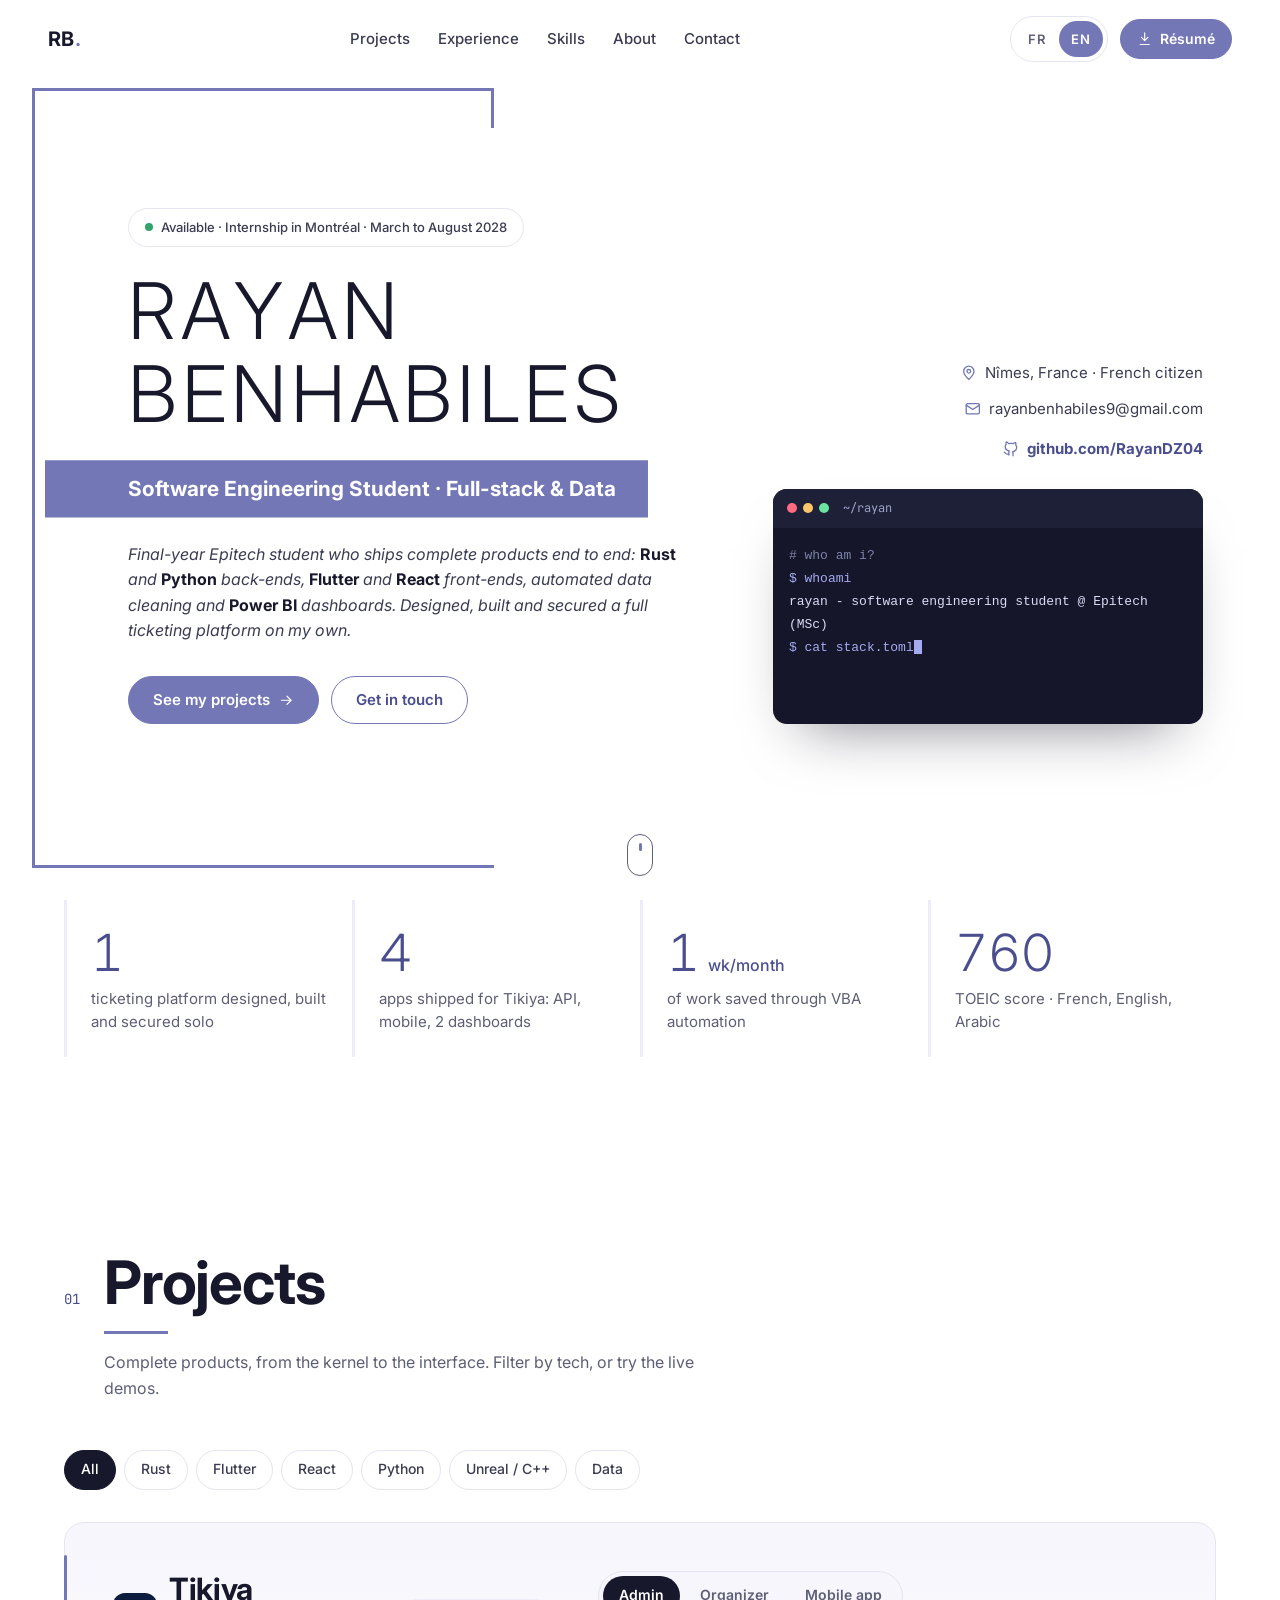
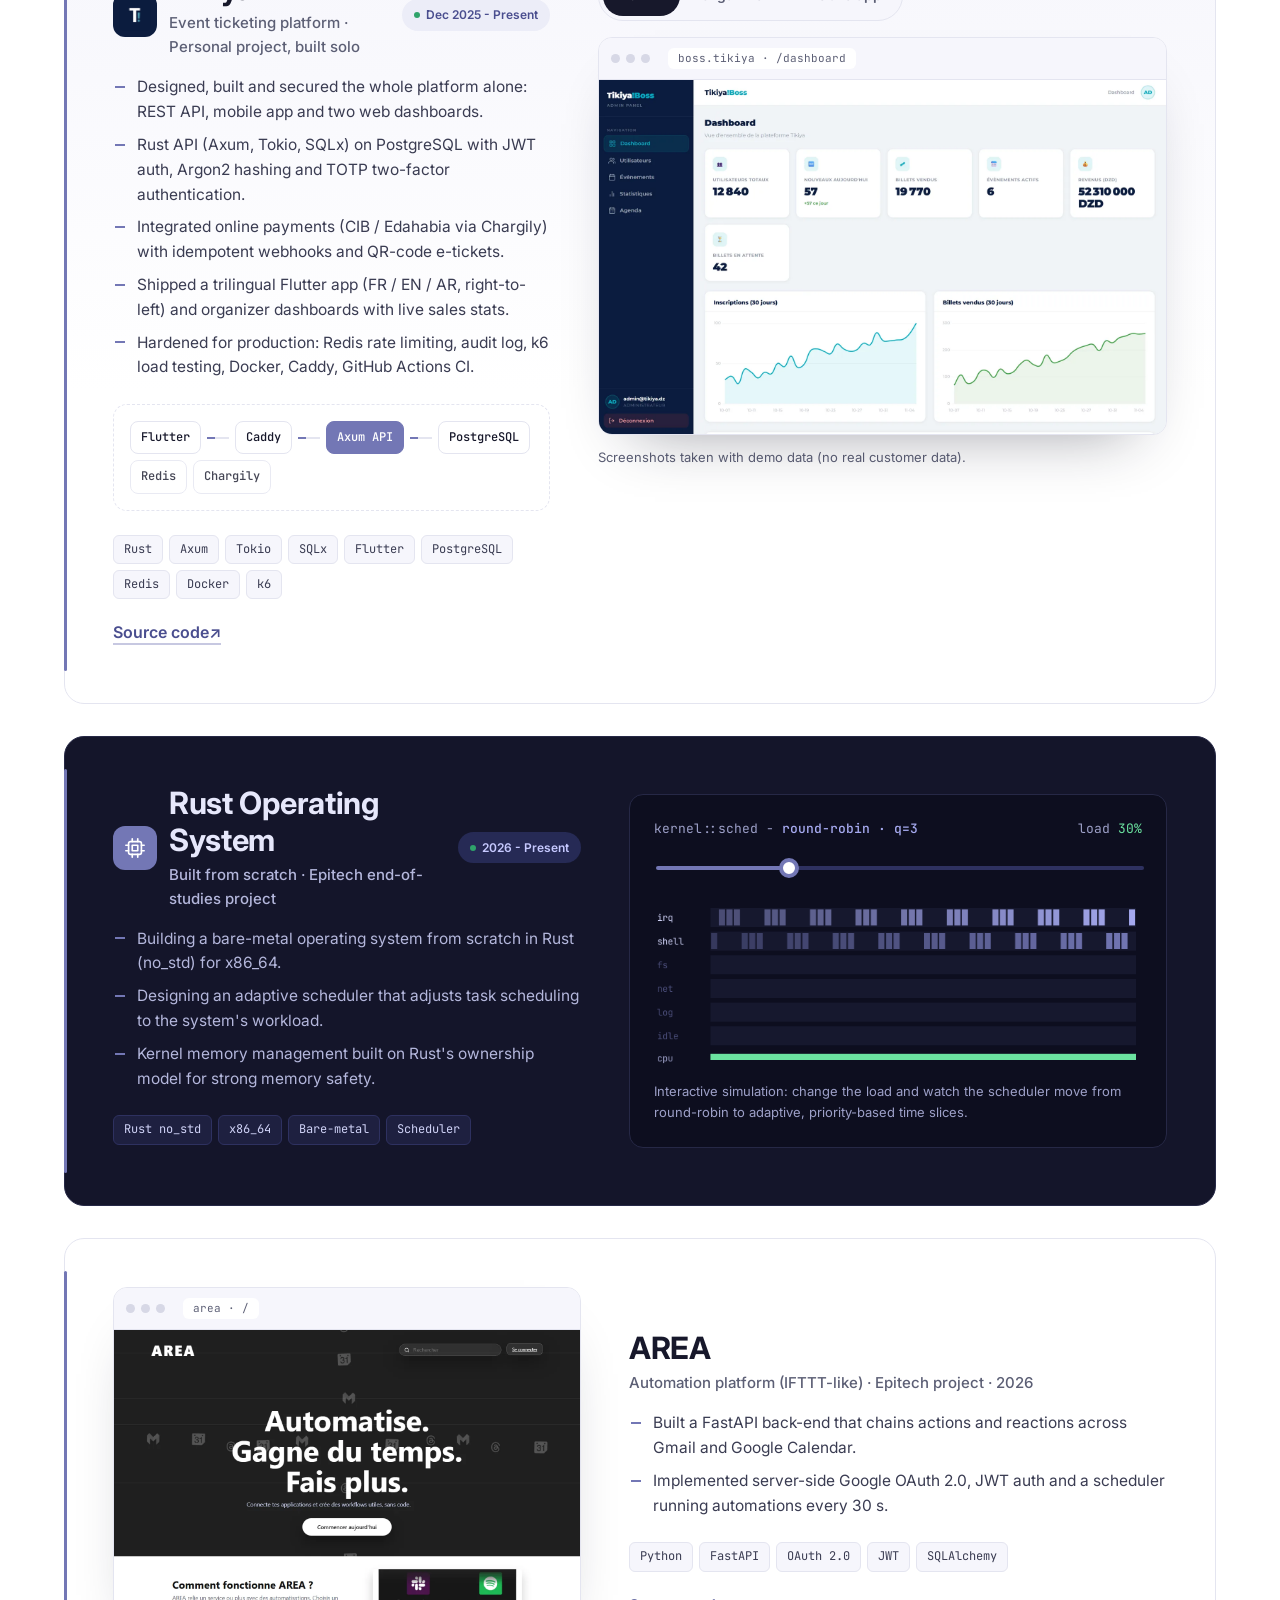
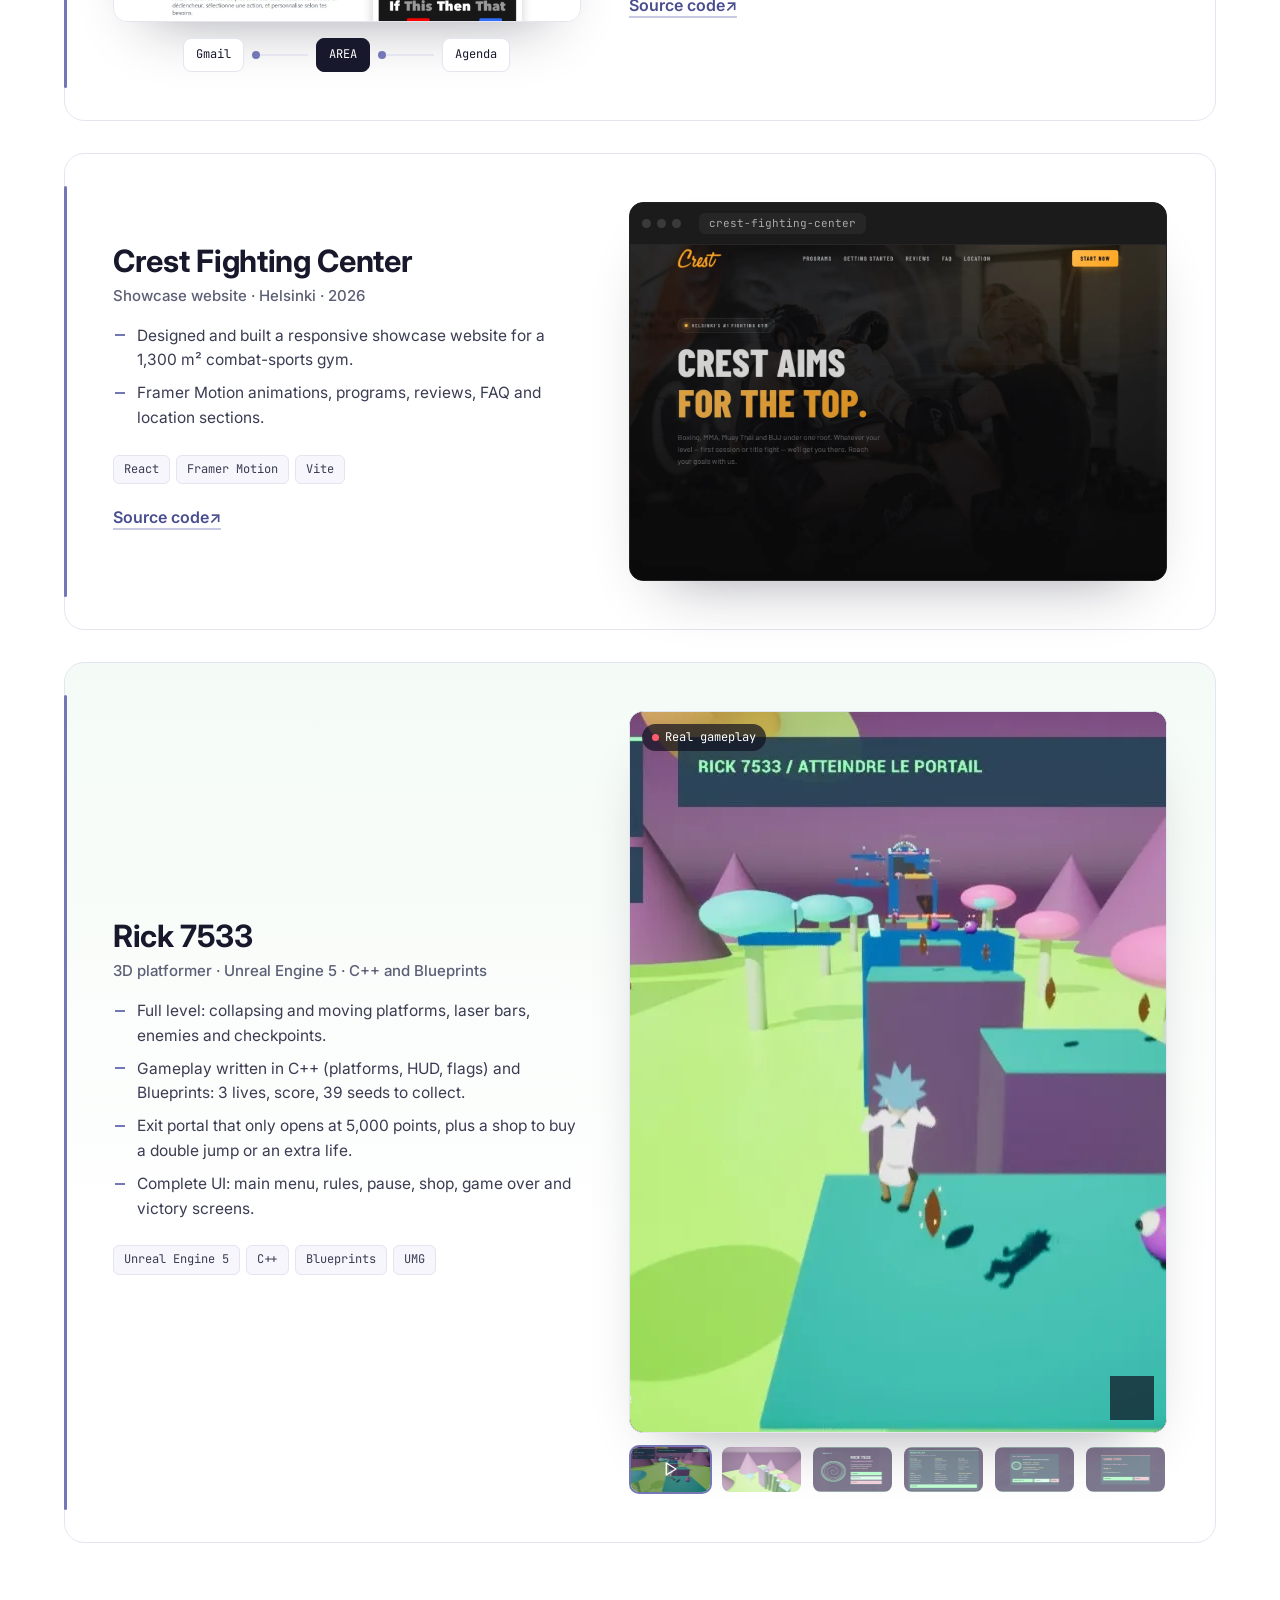
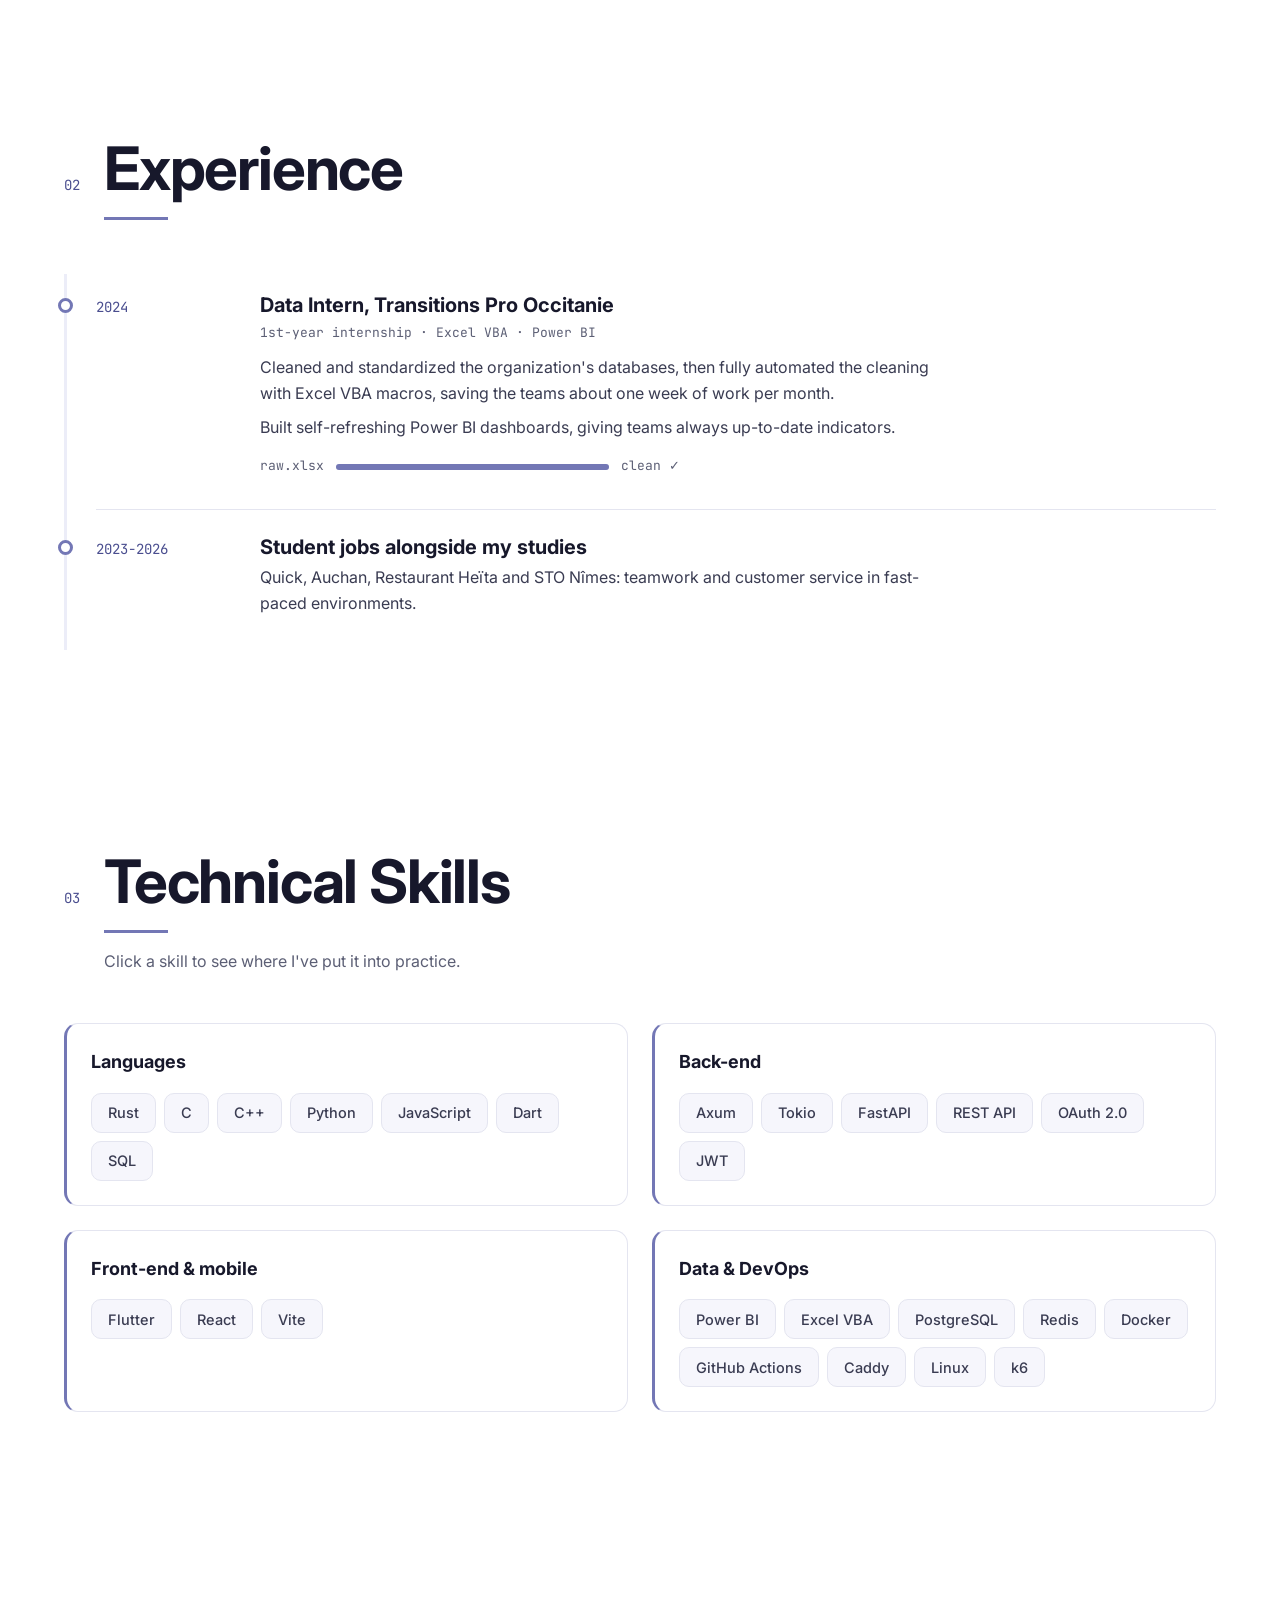
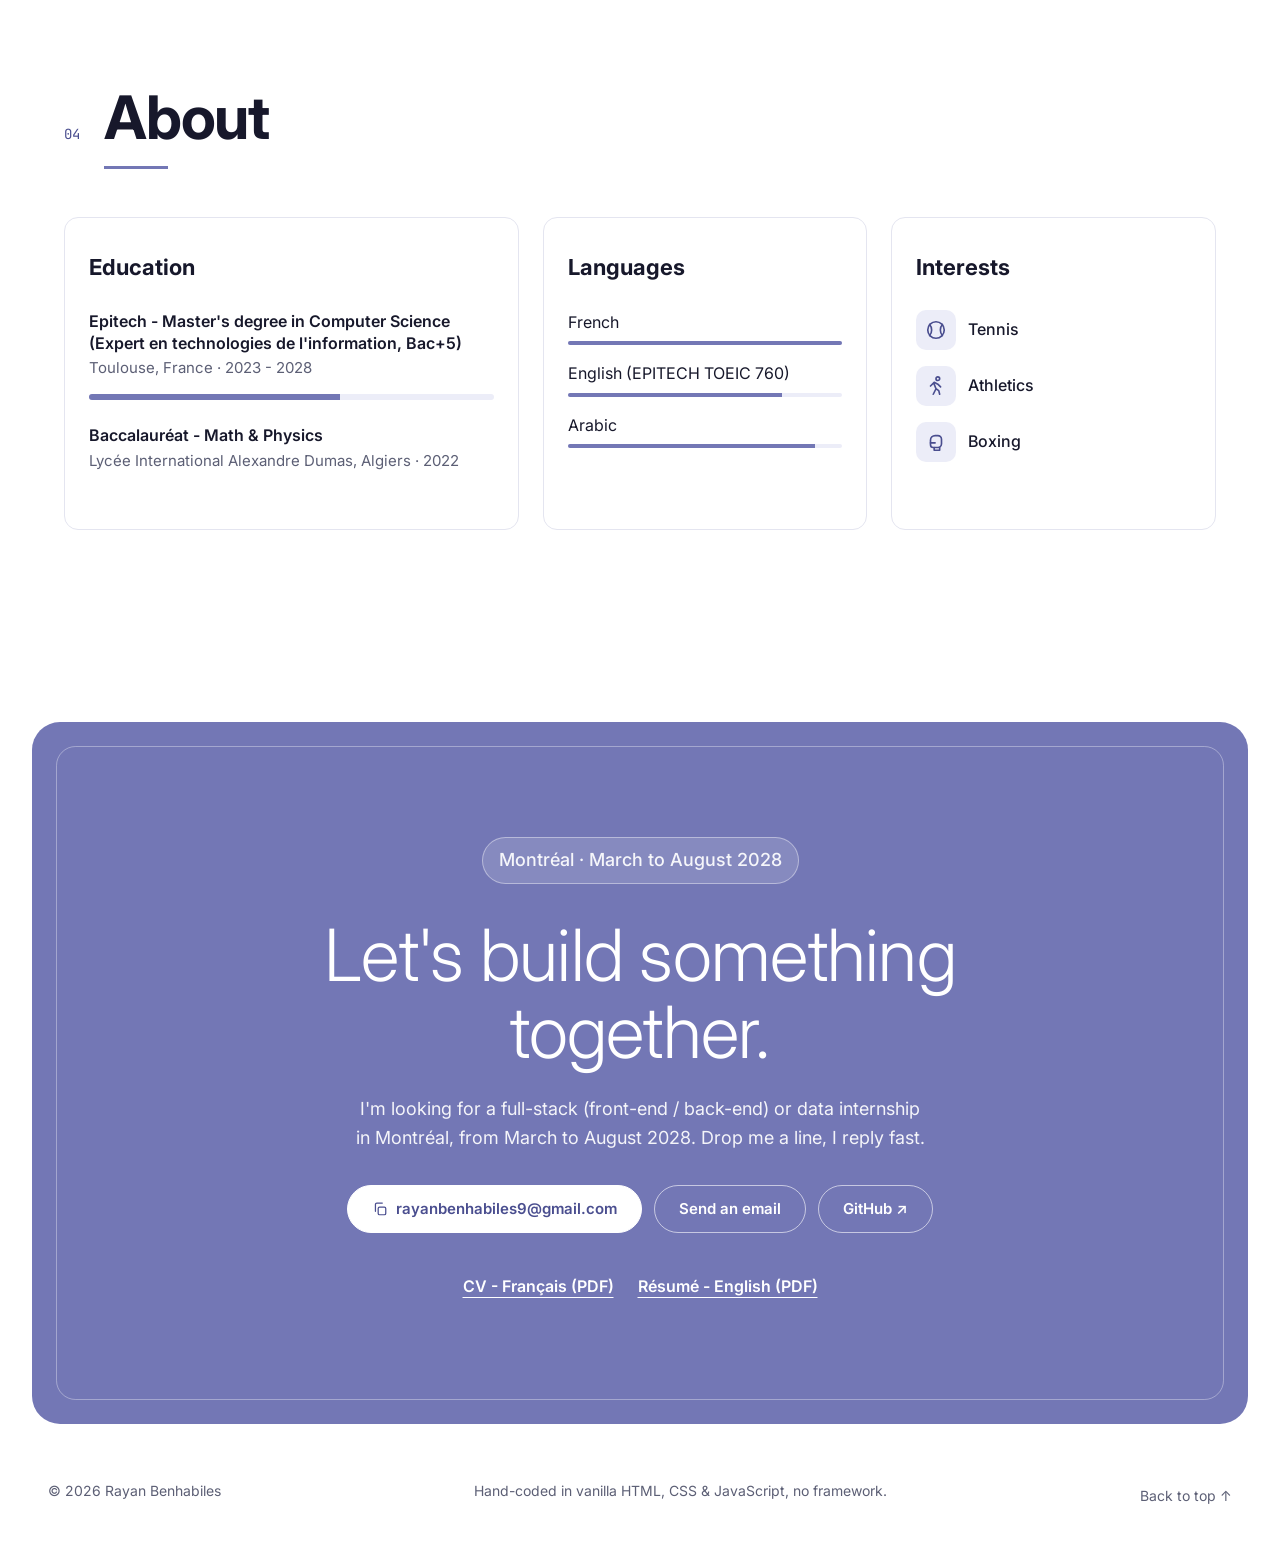
==== index.html @ 5e17c38e "Portfolio interactif FR/EN" ====
<!DOCTYPE html>
<html lang="fr">
<head>
  <meta charset="utf-8">
  <meta name="viewport" content="width=device-width, initial-scale=1">
  <title>Rayan Benhabiles - Software Engineering Student · Full-stack & Data</title>
  <meta name="description" content="Portfolio interactif de Rayan Benhabiles, étudiant ingénieur logiciel (Epitech), Full-stack & Data. Recherche un stage à Montréal, mars à août 2028.">
  <meta property="og:title" content="Rayan Benhabiles - Full-stack & Data">
  <meta property="og:description" content="Rust, Flutter, React, FastAPI, Power BI. Stage à Montréal · mars à août 2028.">
  <meta property="og:image" content="assets/img/og.png">
  <meta name="theme-color" content="#7377B5">
  <link rel="icon" href="data:image/svg+xml,<svg xmlns='http://www.w3.org/2000/svg' viewBox='0 0 64 64'><rect x='4' y='4' width='56' height='56' fill='none' stroke='%237377B5' stroke-width='5'/><text x='32' y='42' font-family='Arial' font-size='24' text-anchor='middle' fill='%231B1B2F'>RB</text></svg>">
  <link rel="preconnect" href="https://fonts.googleapis.com">
  <link rel="preconnect" href="https://fonts.gstatic.com" crossorigin>
  <link href="https://fonts.googleapis.com/css2?family=Inter:wght@300;400;500;600;700;800&family=JetBrains+Mono:wght@400;500&display=swap" rel="stylesheet">
  <link rel="stylesheet" href="css/style.css">
</head>
<body>
  <a class="skip" href="#main" data-i18n="skip">Aller au contenu</a>

  <!-- Intro loader: the CV frame draws itself -->
  <div class="loader" aria-hidden="true">
    <svg class="loader-frame" viewBox="0 0 200 260" preserveAspectRatio="none"><path d="M120 6 H6 V254 H120" /></svg>
    <div class="loader-name"><span>RAYAN</span><span>BENHABILES</span></div>
  </div>

  <div class="cursor" aria-hidden="true"></div>
  <div class="progress" aria-hidden="true"></div>

  <header class="nav" id="top">
    <a href="#hero" class="nav-logo" aria-label="Rayan Benhabiles - accueil">RB<span>.</span></a>
    <nav aria-label="Navigation principale">
      <ul class="nav-links">
        <li><a href="#projects" data-i18n="nav.projects">Projets</a></li>
        <li><a href="#experience" data-i18n="nav.experience">Expériences</a></li>
        <li><a href="#skills" data-i18n="nav.skills">Compétences</a></li>
        <li><a href="#about" data-i18n="nav.about">Profil</a></li>
        <li><a href="#contact" data-i18n="nav.contact">Contact</a></li>
      </ul>
    </nav>
    <div class="nav-actions">
      <div class="lang" role="group" aria-label="Langue / Language">
        <button type="button" data-lang="fr" aria-pressed="true">FR</button>
        <button type="button" data-lang="en" aria-pressed="false">EN</button>
        <span class="lang-pill" aria-hidden="true"></span>
      </div>
      <a class="btn btn-small" id="cvLink" href="assets/cv/CV_rayan_francais.pdf" download>
        <svg viewBox="0 0 24 24" aria-hidden="true"><path d="M12 3v12m0 0l-5-5m5 5l5-5M5 21h14"/></svg>
        <span data-i18n="nav.cv">CV</span>
      </a>
      <button class="burger" type="button" aria-label="Menu" aria-expanded="false"><span></span><span></span></button>
    </div>
  </header>

  <main id="main">
    <!-- HERO - mirrors the CV header -->
    <section class="hero" id="hero">
      <div class="hero-frame" aria-hidden="true"><span class="f-top"></span><span class="f-left"></span><span class="f-bottom"></span></div>
      <div class="hero-grid">
        <div class="hero-main">
          <p class="eyebrow reveal"><span class="dot"></span><span data-i18n="hero.available">Disponible · Stage à Montréal · mars à août 2028</span></p>
          <h1 class="hero-name" aria-label="Rayan Benhabiles">
            <span class="line"><span class="split">RAYAN</span></span>
            <span class="line"><span class="split">BENHABILES</span></span>
          </h1>
          <div class="hero-band"><span data-i18n="hero.role">Étudiant ingénieur logiciel · Full-stack &amp; Data</span></div>
          <p class="hero-summary reveal" data-i18n-html="hero.summary">Étudiant en dernière année à Epitech, je livre des produits complets : back-ends Rust et Python, front-ends Flutter et React, nettoyage de données automatisé et dashboards Power BI.</p>
          <div class="hero-ctas reveal">
            <a class="btn" href="#projects"><span data-i18n="hero.cta1">Voir mes projets</span><svg viewBox="0 0 24 24" aria-hidden="true"><path d="M5 12h14m-6-6l6 6-6 6"/></svg></a>
            <a class="btn btn-ghost" href="#contact" data-i18n="hero.cta2">Me contacter</a>
          </div>
        </div>
        <aside class="hero-side reveal">
          <ul class="meta">
            <li><svg viewBox="0 0 24 24" aria-hidden="true"><path d="M12 21s-7-6.2-7-11a7 7 0 1114 0c0 4.8-7 11-7 11z"/><circle cx="12" cy="10" r="2.5"/></svg><span data-i18n="hero.loc">Nîmes, France · Nationalité française</span></li>
            <li><svg viewBox="0 0 24 24" aria-hidden="true"><rect x="3" y="5" width="18" height="14" rx="2"/><path d="M3 7l9 6 9-6"/></svg><a href="mailto:rayanbenhabiles9@gmail.com">rayanbenhabiles9@gmail.com</a></li>
            <li><svg viewBox="0 0 24 24" aria-hidden="true"><path d="M9 19c-4 1.5-4-2-6-2.5m12 5v-3.5c0-1 .1-1.4-.5-2 2.8-.3 5.5-1.4 5.5-6a4.6 4.6 0 00-1.3-3.2 4.2 4.2 0 00-.1-3.2s-1-.3-3.4 1.3a11.6 11.6 0 00-6 0C6.8 2.3 5.8 2.6 5.8 2.6a4.2 4.2 0 00-.1 3.2A4.6 4.6 0 004.4 9c0 4.6 2.7 5.7 5.5 6-.6.6-.6 1.2-.5 2v3.5"/></svg><a href="https://github.com/RayanDZ04" target="_blank" rel="noopener">github.com/RayanDZ04</a></li>
          </ul>
          <div class="terminal" aria-label="Terminal">
            <div class="terminal-bar"><i></i><i></i><i></i><span>~/rayan</span></div>
            <pre><code id="typed"></code><span class="caret"></span></pre>
          </div>
        </aside>
      </div>
      <a href="#stats" class="scroll-hint" aria-label="Défiler"><span></span></a>
    </section>

    <!-- KEY NUMBERS -->
    <section class="stats" id="stats" aria-label="Chiffres clés">
      <div class="stat reveal"><b data-count="1">0</b><span data-i18n="stats.s1">plateforme de billetterie conçue, codée et sécurisée seul</span></div>
      <div class="stat reveal"><b data-count="4">0</b><span data-i18n="stats.s2">applications livrées pour Tikiya : API, mobile, 2 dashboards</span></div>
      <div class="stat reveal"><b><span data-count="1">0</span><small data-i18n="stats.unit">sem/mois</small></b><span data-i18n="stats.s3">de travail économisées grâce à l'automatisation VBA</span></div>
      <div class="stat reveal"><b data-count="760">0</b><span data-i18n="stats.s4">au TOEIC · français, anglais, arabe</span></div>
    </section>

    <!-- PROJECTS -->
    <section class="section" id="projects">
      <div class="section-head">
        <span class="section-index">01</span>
        <h2 class="reveal" data-i18n="projects.title">Projets</h2>
        <p class="section-lead reveal" data-i18n="projects.lead">Des produits complets, du noyau à l'interface. Cliquez sur une compétence plus bas pour filtrer.</p>
      </div>

      <div class="filters reveal" role="toolbar" aria-label="Filtrer les projets">
        <button type="button" class="chip is-active" data-filter="all" data-i18n="filters.all">Tout</button>
        <button type="button" class="chip" data-filter="rust">Rust</button>
        <button type="button" class="chip" data-filter="flutter">Flutter</button>
        <button type="button" class="chip" data-filter="react">React</button>
        <button type="button" class="chip" data-filter="python">Python</button>
        <button type="button" class="chip" data-filter="unreal">Unreal / C++</button>
        <button type="button" class="chip" data-filter="data">Data</button>
      </div>

      <div class="projects">
        <!-- TIKIYA (featured) -->
        <article class="project project--featured reveal" data-tags="rust flutter postgresql docker redis jwt sql dart javascript" id="p-tikiya">
          <div class="project-info">
            <div class="project-top">
              <img src="assets/img/tikiya-logo.png" alt="" width="40" height="40" class="project-logo">
              <div>
                <h3>Tikiya</h3>
                <p class="project-kicker" data-i18n="tikiya.kicker">Billetterie en ligne · Projet personnel, réalisé seul</p>
              </div>
              <span class="badge badge-live" data-i18n="badge.ongoing">Déc. 2025 - Aujourd'hui</span>
            </div>
            <ul class="bullets">
              <li data-i18n="tikiya.b1">Conception, développement et sécurisation de toute la plateforme en solo : API REST, application mobile et deux dashboards web.</li>
              <li data-i18n="tikiya.b2">API Rust (Axum, Tokio, SQLx) sur PostgreSQL avec JWT, hachage Argon2 et double authentification TOTP.</li>
              <li data-i18n="tikiya.b3">Paiement en ligne (CIB / Edahabia via Chargily) avec webhooks idempotents et billets électroniques en QR code.</li>
              <li data-i18n="tikiya.b4">Application Flutter trilingue (FR / EN / AR, droite à gauche) et dashboards organisateurs en temps réel.</li>
              <li data-i18n="tikiya.b5">Mise en production : rate limiting Redis, journal d'audit, tests de charge k6, Docker, Caddy, CI GitHub Actions.</li>
            </ul>
            <div class="arch" aria-label="Architecture">
              <span class="node">Flutter</span><span class="wire"></span>
              <span class="node">Caddy</span><span class="wire"></span>
              <span class="node node-accent">Axum API</span><span class="wire"></span>
              <span class="node">PostgreSQL</span>
              <span class="node node-sub">Redis</span><span class="node node-sub">Chargily</span>
            </div>
            <div class="tags"><span>Rust</span><span>Axum</span><span>Tokio</span><span>SQLx</span><span>Flutter</span><span>PostgreSQL</span><span>Redis</span><span>Docker</span><span>k6</span></div>
            <div class="project-links">
              <a class="link" href="https://github.com/RayanDZ04/Tikiya" target="_blank" rel="noopener"><span data-i18n="links.code">Code source</span> ↗</a>
            </div>
          </div>
          <div class="showcase">
            <div class="tabs" role="tablist" aria-label="Captures Tikiya">
              <button role="tab" aria-selected="true" aria-controls="tk-admin" id="tab-admin" data-i18n="tikiya.t1">Admin</button>
              <button role="tab" aria-selected="false" aria-controls="tk-orga" id="tab-orga" tabindex="-1" data-i18n="tikiya.t2">Organisateur</button>
              <button role="tab" aria-selected="false" aria-controls="tk-app" id="tab-app" tabindex="-1" data-i18n="tikiya.t3">App mobile</button>
              <span class="tab-ink" aria-hidden="true"></span>
            </div>
            <div class="panels">
              <div class="panel is-active" role="tabpanel" id="tk-admin" aria-labelledby="tab-admin">
                <div class="browser"><div class="browser-bar"><i></i><i></i><i></i><span>boss.tikiya · /dashboard</span></div>
                  <img src="assets/img/dash.webp" alt="Dashboard admin Tikiya : KPI utilisateurs, billets, revenus et courbes sur 30 jours" loading="lazy" width="1440" height="900" data-zoom></div>
              </div>
              <div class="panel" role="tabpanel" id="tk-orga" aria-labelledby="tab-orga" hidden>
                <div class="browser"><div class="browser-bar"><i></i><i></i><i></i><span>pro.tikiya · /</span></div>
                  <img src="assets/img/orga.webp" alt="Dashboard organisateur Tikiya : billets vendus par événement" loading="lazy" width="1440" height="900" data-zoom></div>
              </div>
              <div class="panel panel-phone" role="tabpanel" id="tk-app" aria-labelledby="tab-app" hidden>
                <div class="phone">
                  <div class="phone-notch"></div>
                  <div class="phone-screen" id="phoneScreen">
                    <button type="button" class="phone-launch" id="launchApp">
                      <img src="assets/img/tikiya-logo.png" alt="" width="64" height="64">
                      <span data-i18n="tikiya.launch">Lancer l'app Flutter</span>
                      <small data-i18n="tikiya.launchSub">Build web réel · données de démo</small>
                    </button>
                  </div>
                </div>
                <p class="phone-note" data-i18n="tikiya.phoneNote">C'est la vraie application Flutter compilée pour le web, branchée sur un jeu de données de démonstration.</p>
              </div>
            </div>
            <p class="demo-note" data-i18n="tikiya.demo">Captures réalisées avec des données de démonstration (aucune donnée réelle).</p>
          </div>
        </article>

        <!-- RUST OS -->
        <article class="project project--os reveal" data-tags="rust c" id="p-os">
          <div class="project-info">
            <div class="project-top">
              <span class="project-icon" aria-hidden="true"><svg viewBox="0 0 24 24"><rect x="5" y="5" width="14" height="14" rx="2"/><rect x="9" y="9" width="6" height="6"/><path d="M9 2v3m6-3v3M9 19v3m6-3v3M2 9h3m-3 6h3m14-6h3m-3 6h3"/></svg></span>
              <div>
                <h3 data-i18n="os.title">Système d'exploitation en Rust</h3>
                <p class="project-kicker" data-i18n="os.kicker">Conçu de zéro · Projet de fin d'études</p>
              </div>
              <span class="badge badge-live" data-i18n="badge.os">2026 - Aujourd'hui</span>
            </div>
            <ul class="bullets">
              <li data-i18n="os.b1">Développement de zéro d'un OS bare-metal en Rust (no_std) pour x86_64.</li>
              <li data-i18n="os.b2">Ordonnanceur adaptatif qui ajuste la répartition des tâches selon la charge du système.</li>
              <li data-i18n="os.b3">Gestion mémoire du noyau fondée sur le modèle d'ownership de Rust.</li>
            </ul>
            <div class="tags"><span>Rust no_std</span><span>x86_64</span><span>Bare-metal</span><span>Scheduler</span></div>
          </div>
          <div class="sched" aria-label="Simulation d'ordonnanceur adaptatif">
            <div class="sched-head">
              <span class="mono">kernel::sched - <b id="schedMode">round-robin</b></span>
              <label class="mono" for="load"><span data-i18n="os.load">charge</span> <output id="loadOut">30%</output></label>
            </div>
            <input type="range" id="load" min="5" max="100" value="30" aria-describedby="schedHelp">
            <canvas id="schedCanvas" width="640" height="220" role="img" aria-label="Visualisation de l'ordonnanceur"></canvas>
            <p id="schedHelp" class="sched-help" data-i18n="os.help">Faites varier la charge : l'ordonnanceur passe du round-robin à des quanta adaptatifs par priorité.</p>
          </div>
        </article>

        <!-- AREA -->
        <article class="project reveal" data-tags="python jwt oauth" id="p-area">
          <div class="project-media">
            <div class="browser"><div class="browser-bar"><i></i><i></i><i></i><span>area · /</span></div>
              <img src="assets/img/area.webp" alt="Page d'accueil AREA : Automatise. Gagne du temps. Fais plus." loading="lazy" width="1440" height="900" data-zoom></div>
            <div class="flow" aria-hidden="true">
              <span class="flow-node">Gmail</span><span class="flow-line"><i></i></span><span class="flow-core">AREA</span><span class="flow-line"><i></i></span><span class="flow-node">Agenda</span>
            </div>
          </div>
          <div class="project-info">
            <h3>AREA</h3>
            <p class="project-kicker" data-i18n="area.kicker">Plateforme d'automatisation (type IFTTT) · Projet Epitech · 2026</p>
            <ul class="bullets">
              <li data-i18n="area.b1">Back-end FastAPI qui enchaîne actions et réactions entre Gmail et Google Agenda.</li>
              <li data-i18n="area.b2">OAuth 2.0 Google côté serveur, JWT et planificateur exécutant les automatisations toutes les 30 s.</li>
            </ul>
            <div class="tags"><span>Python</span><span>FastAPI</span><span>OAuth 2.0</span><span>JWT</span><span>SQLAlchemy</span></div>
            <div class="project-links"><a class="link" href="https://github.com/RayanDZ04/area_rattrapage" target="_blank" rel="noopener"><span data-i18n="links.code">Code source</span> ↗</a></div>
          </div>
        </article>

        <!-- CREST -->
        <article class="project project--reverse reveal" data-tags="react javascript" id="p-crest">
          <div class="project-media">
            <div class="browser browser-dark"><div class="browser-bar"><i></i><i></i><i></i><span>crest-fighting-center</span></div>
              <img src="assets/img/crest.webp" alt="Site Crest Fighting Center : Crest aims for the top" loading="lazy" width="1440" height="900" data-zoom></div>
          </div>
          <div class="project-info">
            <h3>Crest Fighting Center</h3>
            <p class="project-kicker" data-i18n="crest.kicker">Site vitrine · Helsinki · 2026</p>
            <ul class="bullets">
              <li data-i18n="crest.b1">Conception et développement d'un site vitrine responsive pour une salle de sports de combat de 1 300 m².</li>
              <li data-i18n="crest.b2">Animations Framer Motion, sections programmes, avis, FAQ et localisation.</li>
            </ul>
            <div class="tags"><span>React</span><span>Framer Motion</span><span>Vite</span></div>
            <div class="project-links"><a class="link" href="https://github.com/RayanDZ04/crest_center" target="_blank" rel="noopener"><span data-i18n="links.code">Code source</span> ↗</a></div>
          </div>
        </article>

        <!-- GAME -->
        <article class="project project--game reveal" data-tags="c unreal" id="p-game">
          <div class="project-info">
            <h3>Rick 7533</h3>
            <p class="project-kicker" data-i18n="game.kicker">Jeu de plateforme 3D · Unreal Engine 5 · C++ et Blueprints</p>
            <ul class="bullets">
              <li data-i18n="game.b1">Niveau complet : plateformes qui s'effondrent, plateformes mobiles, barres laser, monstres et checkpoints.</li>
              <li data-i18n="game.b2">Gameplay codé en C++ (plateformes, HUD, drapeaux) et en Blueprints : 3 vies, score, 39 graines à collecter.</li>
              <li data-i18n="game.b3">Portail de fin qui ne s'ouvre qu'à 5000 points, boutique pour acheter un double saut ou une vie.</li>
              <li data-i18n="game.b4">Interface complète : menu, règles, pause, boutique, game over et victoire.</li>
            </ul>
            <div class="tags"><span>Unreal Engine 5</span><span>C++</span><span>Blueprints</span><span>UMG</span></div>
          </div>
          <div class="gallery" id="rickGallery">
            <div class="gallery-main">
              <video id="rickVideo" src="assets/video/rick-gameplay.mp4" poster="assets/img/rick-poster.webp" width="1280" height="720" muted loop playsinline preload="metadata" aria-label="Gameplay de Rick 7533"></video>
              <img src="assets/img/rick-level.webp" alt="Vue du niveau de Rick 7533" width="1280" height="720" loading="lazy" data-zoom id="rickMain" hidden>
              <button type="button" class="video-toggle" id="rickToggle" aria-label="Pause"><svg viewBox="0 0 24 24" aria-hidden="true"><path class="i-pause" d="M8 5v14M16 5v14"/><path class="i-play" d="M7 4l13 8-13 8z"/></svg></button>
              <span class="video-badge mono" data-i18n="game.live">Gameplay réel</span>
            </div>
            <div class="gallery-thumbs" role="group" aria-label="Captures Rick 7533">
              <button type="button" aria-pressed="true" data-video data-i18n-label="game.a0"><img src="assets/img/rick-play-thumb.webp" alt="" width="160" height="90" loading="lazy"><span class="thumb-play" aria-hidden="true"><svg viewBox="0 0 24 24"><path d="M7 4l13 8-13 8z"/></svg></span></button>
              <button type="button" aria-pressed="false" data-src="assets/img/rick-level.webp" data-alt-key="game.a1" data-i18n-label="game.a1"><img src="assets/img/rick-level.webp" alt="" width="160" height="90" loading="lazy"></button>
              <button type="button" aria-pressed="false" data-src="assets/img/rick-title.webp" data-alt-key="game.a2" data-i18n-label="game.a2"><img src="assets/img/rick-title.webp" alt="" width="160" height="90" loading="lazy"></button>
              <button type="button" aria-pressed="false" data-src="assets/img/rick-rules.webp" data-alt-key="game.a3" data-i18n-label="game.a3"><img src="assets/img/rick-rules.webp" alt="" width="160" height="90" loading="lazy"></button>
              <button type="button" aria-pressed="false" data-src="assets/img/rick-shop.webp" data-alt-key="game.a4" data-i18n-label="game.a4"><img src="assets/img/rick-shop.webp" alt="" width="160" height="90" loading="lazy"></button>
              <button type="button" aria-pressed="false" data-src="assets/img/rick-gameover.webp" data-alt-key="game.a5" data-i18n-label="game.a5"><img src="assets/img/rick-gameover.webp" alt="" width="160" height="90" loading="lazy"></button>
            </div>
          </div>
        </article>
      </div>
    </section>

    <!-- EXPERIENCE -->
    <section class="section" id="experience">
      <div class="section-head">
        <span class="section-index">02</span>
        <h2 class="reveal" data-i18n="exp.title">Expériences</h2>
      </div>
      <ol class="timeline">
        <li class="tl-item reveal" data-tags="data">
          <span class="tl-date">2024</span>
          <div>
            <h3 data-i18n="exp.tp.t">Stagiaire Data, Transitions Pro Occitanie</h3>
            <p class="tl-stack" data-i18n="exp.tp.s">Stage de 1re année · Excel VBA · Power BI</p>
            <p data-i18n="exp.tp.d1">Nettoyage et normalisation des bases de données, puis automatisation complète avec des macros VBA : environ une semaine de travail gagnée par mois pour les équipes.</p>
            <p data-i18n="exp.tp.d2">Tableaux de bord Power BI actualisés automatiquement, pour des indicateurs toujours à jour.</p>
            <div class="vba" aria-hidden="true">
              <div class="vba-row"><span class="mono">raw.xlsx</span><div class="vba-bar"><i></i></div><span class="mono">clean ✓</span></div>
            </div>
          </div>
        </li>
        <li class="tl-item reveal">
          <span class="tl-date">2023-2026</span>
          <div>
            <h3 data-i18n="exp.jobs.t">Jobs étudiants en parallèle des études</h3>
            <p data-i18n="exp.jobs.d">Quick, Auchan, Restaurant Heïta et STO Nîmes : travail en équipe et service client dans des environnements à forte cadence.</p>
          </div>
        </li>
      </ol>
    </section>

    <!-- SKILLS -->
    <section class="section" id="skills">
      <div class="section-head">
        <span class="section-index">03</span>
        <h2 class="reveal" data-i18n="skills.title">Compétences</h2>
        <p class="section-lead reveal" data-i18n="skills.lead">Cliquez sur une compétence pour voir où je l'ai utilisée.</p>
      </div>
      <div class="skills">
        <div class="skill-group reveal">
          <h3 data-i18n="skills.lang">Langages</h3>
          <div class="skill-chips">
            <button type="button" data-skill="rust">Rust</button><button type="button" data-skill="c">C</button><button type="button" data-skill="c">C++</button><button type="button" data-skill="python">Python</button><button type="button" data-skill="javascript">JavaScript</button><button type="button" data-skill="dart">Dart</button><button type="button" data-skill="sql">SQL</button>
          </div>
        </div>
        <div class="skill-group reveal">
          <h3>Back-end</h3>
          <div class="skill-chips">
            <button type="button" data-skill="rust">Axum</button><button type="button" data-skill="rust">Tokio</button><button type="button" data-skill="python">FastAPI</button><button type="button" data-skill="python">REST API</button><button type="button" data-skill="oauth">OAuth 2.0</button><button type="button" data-skill="jwt">JWT</button>
          </div>
        </div>
        <div class="skill-group reveal">
          <h3 data-i18n="skills.front">Front-end &amp; mobile</h3>
          <div class="skill-chips">
            <button type="button" data-skill="flutter">Flutter</button><button type="button" data-skill="react">React</button><button type="button" data-skill="react">Vite</button>
          </div>
        </div>
        <div class="skill-group reveal">
          <h3>Data &amp; DevOps</h3>
          <div class="skill-chips">
            <button type="button" data-skill="data">Power BI</button><button type="button" data-skill="data">Excel VBA</button><button type="button" data-skill="postgresql">PostgreSQL</button><button type="button" data-skill="redis">Redis</button><button type="button" data-skill="docker">Docker</button><button type="button" data-skill="docker">GitHub Actions</button><button type="button" data-skill="docker">Caddy</button><button type="button" data-skill="docker">Linux</button><button type="button" data-skill="docker">k6</button>
          </div>
        </div>
      </div>
      <div class="skill-result" aria-live="polite" id="skillResult"></div>
    </section>

    <!-- ABOUT -->
    <section class="section" id="about">
      <div class="section-head">
        <span class="section-index">04</span>
        <h2 class="reveal" data-i18n="about.title">Profil</h2>
      </div>
      <div class="about">
        <div class="about-card reveal">
          <h3 data-i18n="about.edu">Formation</h3>
          <div class="edu">
            <b data-i18n="about.epitech">Epitech - Expert en technologies de l'information (Bac+5)</b>
            <span data-i18n="about.epitechWhere">Toulouse, France · 2023 - 2028</span>
            <div class="edu-bar" aria-hidden="true"><i style="--p:.62"></i></div>
          </div>
          <div class="edu">
            <b data-i18n="about.bac">Baccalauréat - Spécialité Mathématiques &amp; Physique</b>
            <span data-i18n="about.bacWhere">Lycée International Alexandre Dumas, Alger · 2022</span>
          </div>
        </div>
        <div class="about-card reveal">
          <h3 data-i18n="about.langs">Langues</h3>
          <ul class="langs">
            <li><span data-i18n="about.fr">Français</span><i class="lvl" style="--l:1"></i></li>
            <li><span data-i18n="about.en">Anglais (TOEIC 760)</span><i class="lvl" style="--l:.78"></i></li>
            <li><span data-i18n="about.ar">Arabe</span><i class="lvl" style="--l:.9"></i></li>
          </ul>
        </div>
        <div class="about-card reveal">
          <h3 data-i18n="about.interests">Centres d'intérêt</h3>
          <ul class="interests">
            <li><svg viewBox="0 0 24 24" aria-hidden="true"><circle cx="12" cy="12" r="9"/><path d="M5 6c3 3 3 9 0 12M19 6c-3 3-3 9 0 12"/></svg><span data-i18n="about.tennis">Tennis</span></li>
            <li><svg viewBox="0 0 24 24" aria-hidden="true"><circle cx="14" cy="4" r="2"/><path d="M9 21l3-6 3 2 1 4M6 12l4-4 4 2 3 3M12 15l-2-5"/></svg><span data-i18n="about.athletics">Athlétisme</span></li>
            <li><svg viewBox="0 0 24 24" aria-hidden="true"><path d="M6 10a5 5 0 015-5h3a4 4 0 014 4v5a4 4 0 01-4 4H9a3 3 0 01-3-3z"/><path d="M6 13h5M10 18v3h6v-3"/></svg><span data-i18n="about.boxing">Boxe</span></li>
          </ul>
        </div>
      </div>
    </section>

    <!-- CONTACT -->
    <section class="contact" id="contact">
      <div class="contact-inner">
        <p class="eyebrow eyebrow-light reveal" data-i18n="contact.eyebrow">Montréal · mars à août 2028</p>
        <h2 class="reveal" data-i18n-html="contact.title">Construisons quelque chose<br>ensemble.</h2>
        <p class="reveal" data-i18n="contact.text">Je recherche un stage full-stack (front / back) ou data. Écrivez-moi, je réponds vite.</p>
        <div class="contact-actions reveal">
          <button type="button" class="btn btn-light" id="copyEmail" data-email="rayanbenhabiles9@gmail.com">
            <svg viewBox="0 0 24 24" aria-hidden="true"><rect x="9" y="9" width="11" height="11" rx="2"/><path d="M5 15V5a2 2 0 012-2h8"/></svg>
            <span>rayanbenhabiles9@gmail.com</span>
          </button>
          <a class="btn btn-outline-light" href="mailto:rayanbenhabiles9@gmail.com" data-i18n="contact.mail">Envoyer un e-mail</a>
          <a class="btn btn-outline-light" href="https://github.com/RayanDZ04" target="_blank" rel="noopener">GitHub ↗</a>
        </div>
        <div class="contact-cv reveal">
          <a href="assets/cv/CV_rayan_francais.pdf" download>CV - Français (PDF)</a>
          <a href="assets/cv/CV_rayan_english.pdf" download>Résumé - English (PDF)</a>
        </div>
      </div>
    </section>
  </main>

  <footer class="footer">
    <span>© 2026 Rayan Benhabiles</span>
    <span data-i18n="footer.built">Codé à la main en HTML, CSS &amp; JavaScript, sans framework.</span>
    <a href="#hero" data-i18n="footer.top">Haut de page ↑</a>
  </footer>

  <div class="toast" role="status" aria-live="polite"></div>

  <dialog class="lightbox" id="lightbox" aria-label="Image agrandie">
    <button type="button" class="icon-btn" data-close aria-label="Fermer"><svg viewBox="0 0 24 24"><path d="M6 6l12 12M18 6L6 18"/></svg></button>
    <img alt="">
  </dialog>

  <script src="js/i18n.js"></script>
  <script src="js/main.js"></script>
</body>
</html>
---- css/style.css ----
/* ==========================================================================
   Rayan Benhabiles - Portfolio
   Direction artistique reprise du CV : fond blanc, cadre fin périwinkle,
   bandeau plein, nom en capitales légères, Inter.
   ========================================================================== */

:root {
  /* Primitives */
  --periwinkle-500: #7377b5;
  --periwinkle-600: #5d61a3;
  --periwinkle-700: #4a4e8f;   /* texte accent : 7.0:1 sur blanc */
  --periwinkle-100: #ecedf8;
  --periwinkle-50:  #f6f6fc;
  --ink-900: #17182b;
  --ink-700: #3a3c52;
  --ink-500: #5c5f75;          /* texte secondaire : 6.1:1 sur blanc */
  --line:    #e4e5f0;
  --white:   #ffffff;

  /* Semantic tokens */
  --bg: var(--white);
  --surface: var(--periwinkle-50);
  --fg: var(--ink-900);
  --fg-muted: var(--ink-500);
  --accent: var(--periwinkle-500);
  --accent-ink: var(--periwinkle-700);
  --accent-soft: var(--periwinkle-100);
  --border: var(--line);
  --ring: var(--periwinkle-600);

  /* Type */
  --font: "Inter", system-ui, -apple-system, "Segoe UI", Roboto, sans-serif;
  --mono: "JetBrains Mono", ui-monospace, "Cascadia Code", Consolas, monospace;

  /* Spacing (8pt) */
  --s1: 4px; --s2: 8px; --s3: 12px; --s4: 16px; --s5: 24px; --s6: 32px; --s7: 48px; --s8: 64px; --s9: 96px; --s10: 128px;

  /* Motion */
  --ease-out: cubic-bezier(.16, 1, .3, 1);   /* expo.out */
  --ease-in-out: cubic-bezier(.65, 0, .35, 1);
  --t-fast: 180ms;
  --t-med: 320ms;
  --t-slow: 900ms;

  /* Layers */
  --z-nav: 40; --z-cursor: 60; --z-modal: 100; --z-loader: 1000;

  --radius: 14px;
  --container: 1200px;
  --frame: 3px;
}

*, *::before, *::after { box-sizing: border-box; }
html { scroll-behavior: smooth; -webkit-text-size-adjust: 100%; }
body {
  margin: 0;
  font-family: var(--font);
  font-size: 16px;
  line-height: 1.6;
  color: var(--fg);
  background: var(--bg);
  -webkit-font-smoothing: antialiased;
  overflow-x: hidden;
}
body.is-loading { overflow: hidden; }
img { max-width: 100%; height: auto; display: block; }
a { color: inherit; }
button { font: inherit; color: inherit; cursor: pointer; }
svg { width: 1em; height: 1em; fill: none; stroke: currentColor; stroke-width: 1.8; stroke-linecap: round; stroke-linejoin: round; flex-shrink: 0; }
.mono { font-family: var(--mono); font-size: .8125rem; }
::selection { background: var(--accent); color: var(--white); }

:focus-visible { outline: 3px solid var(--ring); outline-offset: 3px; border-radius: 4px; }

.skip {
  position: fixed; left: var(--s4); top: -60px; z-index: 2000;
  background: var(--fg); color: var(--white); padding: var(--s2) var(--s4); border-radius: 8px; text-decoration: none;
  transition: top var(--t-fast);
}
.skip:focus { top: var(--s4); }

/* ---------- Loader ---------------------------------------------------- */
.loader {
  position: fixed; inset: 0; z-index: var(--z-loader);
  display: grid; place-items: center;
  background: var(--bg);
  transition: opacity 500ms var(--ease-out), visibility 500ms;
}
.loader.is-done { opacity: 0; visibility: hidden; }
.loader-frame { position: absolute; width: min(48vw, 260px); height: min(62vw, 340px); overflow: visible; }
.loader-frame path {
  fill: none; stroke: var(--accent); stroke-width: 3; vector-effect: non-scaling-stroke;
  stroke-dasharray: 700; stroke-dashoffset: 700;
  animation: draw 1.1s var(--ease-in-out) forwards;
}
.loader-name { display: grid; font-weight: 300; font-size: clamp(1.6rem, 5vw, 2.6rem); letter-spacing: .08em; line-height: 1.2; }
.loader-name span { overflow: hidden; display: block; }
.loader-name span { animation: rise .8s var(--ease-out) both; }
.loader-name span:nth-child(2) { animation-delay: .12s; }
@keyframes draw { to { stroke-dashoffset: 0; } }
@keyframes rise { from { transform: translateY(110%); opacity: 0; } to { transform: none; opacity: 1; } }

/* ---------- Cursor + progress ----------------------------------------- */
.cursor {
  position: fixed; left: 0; top: 0; z-index: var(--z-cursor);
  width: 28px; height: 28px; margin: -14px 0 0 -14px;
  border: 1.5px solid var(--accent); border-radius: 50%;
  pointer-events: none; opacity: 0;
  transition: width var(--t-fast) var(--ease-out), height var(--t-fast) var(--ease-out), margin var(--t-fast) var(--ease-out), background var(--t-fast), opacity var(--t-fast);
}
.cursor.is-visible { opacity: 1; }
.cursor.is-hover { width: 56px; height: 56px; margin: -28px 0 0 -28px; background: color-mix(in srgb, var(--accent) 14%, transparent); }
@media (hover: none), (pointer: coarse) { .cursor { display: none; } }

.progress {
  position: fixed; top: 0; left: 0; right: 0; height: 3px; z-index: calc(var(--z-nav) + 1);
  background: var(--accent); transform-origin: 0 50%; transform: scaleX(0);
}

/* ---------- Nav -------------------------------------------------------- */
.nav {
  position: fixed; inset: 0 0 auto 0; z-index: var(--z-nav);
  display: flex; align-items: center; justify-content: space-between; gap: var(--s5);
  padding: var(--s4) clamp(var(--s4), 4vw, var(--s7));
  transition: background var(--t-med), box-shadow var(--t-med), padding var(--t-med) var(--ease-out);
}
.nav.is-scrolled {
  background: color-mix(in srgb, var(--bg) 82%, transparent);
  backdrop-filter: saturate(160%) blur(14px);
  -webkit-backdrop-filter: saturate(160%) blur(14px);
  box-shadow: 0 1px 0 var(--border);
  padding-block: var(--s3);
}
.nav-logo { font-weight: 700; font-size: 1.25rem; text-decoration: none; letter-spacing: .02em; min-height: 44px; display: inline-flex; align-items: center; }
.nav-logo span { color: var(--accent); }
.nav-links { display: flex; gap: var(--s1); list-style: none; margin: 0; padding: 0; }
.nav-links a {
  position: relative; display: inline-flex; align-items: center; min-height: 44px; padding: 0 var(--s3);
  text-decoration: none; font-size: .9375rem; font-weight: 500; color: var(--ink-700);
  transition: color var(--t-fast);
}
.nav-links a::after {
  content: ""; position: absolute; left: var(--s3); right: var(--s3); bottom: 8px; height: 2px;
  background: var(--accent); transform: scaleX(0); transform-origin: right; transition: transform var(--t-med) var(--ease-out);
}
.nav-links a:hover, .nav-links a.is-active { color: var(--fg); }
.nav-links a:hover::after, .nav-links a.is-active::after { transform: scaleX(1); transform-origin: left; }
.nav-actions { display: flex; align-items: center; gap: var(--s3); }

.lang {
  position: relative; display: inline-flex; padding: 4px; border: 1px solid var(--border); border-radius: 999px; background: var(--bg);
}
.lang button {
  position: relative; z-index: 1; border: 0; background: none; min-width: 44px; min-height: 36px; padding: 0 var(--s2);
  font-size: .8125rem; font-weight: 600; letter-spacing: .04em; border-radius: 999px; color: var(--fg-muted);
  transition: color var(--t-med);
}
.lang button[aria-pressed="true"] { color: var(--white); }
.lang-pill {
  position: absolute; top: 4px; bottom: 4px; left: 4px; width: 44px; border-radius: 999px; background: var(--accent);
  transition: transform var(--t-med) var(--ease-out);
}
.lang[data-active="en"] .lang-pill { transform: translateX(100%); }

.burger { display: none; width: 44px; height: 44px; border: 1px solid var(--border); background: var(--bg); border-radius: 50%; position: relative; }
.burger span { position: absolute; left: 13px; right: 13px; height: 2px; background: var(--fg); transition: transform var(--t-med) var(--ease-out); }
.burger span:first-child { top: 17px; } .burger span:last-child { top: 25px; }
.burger[aria-expanded="true"] span:first-child { transform: translateY(4px) rotate(45deg); }
.burger[aria-expanded="true"] span:last-child { transform: translateY(-4px) rotate(-45deg); }

/* ---------- Buttons ---------------------------------------------------- */
.btn {
  --bg-btn: var(--accent);
  display: inline-flex; align-items: center; justify-content: center; gap: var(--s2);
  min-height: 48px; padding: 0 var(--s5);
  border: 1.5px solid var(--bg-btn); border-radius: 999px;
  background: var(--bg-btn); color: var(--white);
  font-weight: 600; font-size: .9375rem; text-decoration: none;
  transition: transform var(--t-fast) var(--ease-out), background var(--t-fast), color var(--t-fast), box-shadow var(--t-med);
  touch-action: manipulation;
}
.btn svg { font-size: 1.1em; transition: transform var(--t-med) var(--ease-out); }
.btn:hover { background: var(--periwinkle-600); border-color: var(--periwinkle-600); box-shadow: 0 10px 30px -10px color-mix(in srgb, var(--accent) 70%, transparent); }
.btn:hover svg { transform: translateX(3px); }
.btn:active { transform: scale(.97); }
.btn-small { min-height: 40px; padding: 0 var(--s4); font-size: .875rem; }
.btn-ghost { background: transparent; color: var(--accent-ink); }
.btn-ghost:hover { background: var(--accent-soft); color: var(--accent-ink); box-shadow: none; }
.btn-light { --bg-btn: var(--white); color: var(--accent-ink); }
.btn-light:hover { background: var(--white); border-color: var(--white); color: var(--fg); }
.btn-outline-light { background: transparent; border-color: rgba(255,255,255,.6); color: var(--white); }
.btn-outline-light:hover { background: rgba(255,255,255,.12); border-color: var(--white); }

.link {
  display: inline-flex; align-items: center; min-height: 44px; font-weight: 600; color: var(--accent-ink);
  text-decoration: underline; text-decoration-thickness: 1.5px; text-underline-offset: 5px;
  text-decoration-color: color-mix(in srgb, var(--accent) 40%, transparent);
  transition: text-decoration-color var(--t-fast);
}
.link:hover { text-decoration-color: var(--accent); }

/* ---------- Hero ------------------------------------------------------- */
.hero {
  position: relative; min-height: 100svh;
  display: flex; flex-direction: column; justify-content: center;
  padding: var(--s10) clamp(var(--s4), 6vw, var(--s9)) var(--s9);
  max-width: 1440px; margin: 0 auto;
}
/* le cadre du CV : haut (partiel), gauche, bas */
.hero-frame { position: absolute; inset: 88px clamp(var(--s3), 3vw, var(--s6)) var(--s6); pointer-events: none; }
.hero-frame span { position: absolute; background: var(--accent); }
.f-top    { top: 0; left: 0; height: var(--frame); width: 38%; transform-origin: left; transform: scaleX(0); }
.f-left   { top: 0; left: 0; width: var(--frame); bottom: 0; transform-origin: top; transform: scaleY(0); }
.f-bottom { bottom: 0; left: 0; height: var(--frame); width: 38%; transform-origin: left; transform: scaleX(0); }
.is-ready .f-top { animation: growX 1s .1s var(--ease-out) forwards; }
.is-ready .f-left { animation: growY 1.1s .25s var(--ease-out) forwards; }
.is-ready .f-bottom { animation: growX 1s .9s var(--ease-out) forwards; }
.f-top::after { content: ""; position: absolute; right: 0; top: 0; width: var(--frame); height: 40px; background: var(--accent); }
@keyframes growX { to { transform: scaleX(1); } }
@keyframes growY { to { transform: scaleY(1); } }

.hero-grid { position: relative; display: grid; grid-template-columns: minmax(0, 1.35fr) minmax(0, 1fr); gap: var(--s8); align-items: end; padding-left: clamp(var(--s5), 4vw, var(--s8)); }
.eyebrow {
  display: inline-flex; align-items: center; gap: var(--s2); margin: 0 0 var(--s5);
  padding: var(--s2) var(--s4); border: 1px solid var(--border); border-radius: 999px;
  font-size: .8125rem; font-weight: 500; color: var(--ink-700); background: var(--bg);
}
.eyebrow .dot { width: 8px; height: 8px; border-radius: 50%; background: #2fa36b; box-shadow: 0 0 0 0 rgba(47,163,107,.5); animation: pulse 2.4s infinite; }
@keyframes pulse { 70% { box-shadow: 0 0 0 10px rgba(47,163,107,0); } 100% { box-shadow: 0 0 0 0 rgba(47,163,107,0); } }

.hero-name {
  margin: 0; font-weight: 300; text-transform: uppercase; letter-spacing: .06em; line-height: 1.02;
  font-size: clamp(3rem, 6.1vw, 7.6rem);
  white-space: nowrap;
}
@media (max-width: 1100px) { .hero-name { font-size: min(10.4vw, 7rem); } }
.hero-name .line { display: block; overflow: hidden; padding-bottom: .04em; }
.hero-name .char { display: inline-block; transform: translateY(105%); }
.is-ready .hero-name .char { animation: charUp .9s var(--ease-out) forwards; animation-delay: calc(var(--i) * 35ms + 150ms); }
@keyframes charUp { to { transform: none; } }

.hero-band {
  position: relative; display: inline-block; margin: var(--s5) 0 var(--s5) calc(-1 * clamp(var(--s5), 4vw, var(--s8)) - clamp(var(--s3), 3vw, var(--s6)));
  padding: var(--s3) var(--s6) var(--s3) calc(clamp(var(--s5), 4vw, var(--s8)) + clamp(var(--s3), 3vw, var(--s6)));
  color: var(--white); font-weight: 700; font-size: clamp(1rem, 1.7vw, 1.3rem);
  clip-path: inset(0 100% 0 0);
}
.hero-band::before { content: ""; position: absolute; inset: 0; background: var(--accent); z-index: -1; }
.hero-band { isolation: isolate; }
.is-ready .hero-band { animation: wipe 1s .7s var(--ease-out) forwards; }
@keyframes wipe { to { clip-path: inset(0 0 0 0); } }

.hero-summary { max-width: 58ch; margin: 0 0 var(--s6); font-size: clamp(1rem, 1.25vw, 1.125rem); font-style: italic; color: var(--ink-700); }
.hero-summary strong { font-style: normal; color: var(--fg); }
.hero-ctas { display: flex; flex-wrap: wrap; gap: var(--s3); }

.hero-side { display: grid; gap: var(--s5); }
.meta { list-style: none; margin: 0; padding: 0; display: grid; gap: var(--s2); justify-items: end; text-align: right; font-size: .9375rem; color: var(--ink-700); }
.meta li { display: flex; align-items: center; gap: var(--s2); }
.meta svg { color: var(--accent); font-size: 1.1rem; }
.meta a { text-decoration: none; min-height: 32px; display: inline-flex; align-items: center; }
.meta a:hover { color: var(--accent-ink); text-decoration: underline; text-underline-offset: 4px; }
.meta li:last-child a { font-weight: 700; color: var(--accent-ink); }

.terminal { border-radius: var(--radius); background: #15162a; color: #d9dbf5; box-shadow: 0 30px 60px -30px rgba(23,24,43,.55); overflow: hidden; }
.terminal-bar { display: flex; align-items: center; gap: 6px; padding: 10px 14px; background: #1e2038; font-family: var(--mono); font-size: .75rem; color: #9da0c8; }
.terminal-bar i { width: 10px; height: 10px; border-radius: 50%; background: #3a3d63; }
.terminal-bar i:first-child { background: #ff6b81; } .terminal-bar i:nth-child(2) { background: #ffc66b; } .terminal-bar i:nth-child(3) { background: #6be3a0; }
.terminal-bar span { margin-left: var(--s2); }
.terminal pre { margin: 0; padding: var(--s4) var(--s4) var(--s5); min-height: 196px; font-family: var(--mono); font-size: .8125rem; line-height: 1.7; white-space: pre-wrap; }
.terminal .k { color: #a6aaf0; } .terminal .s { color: #6be3a0; } .terminal .c { color: #7d80a8; }
.caret { display: inline-block; width: 8px; height: 1.1em; vertical-align: -3px; background: #a6aaf0; animation: blink 1s steps(1) infinite; }
@keyframes blink { 50% { opacity: 0; } }

.scroll-hint { position: absolute; left: 50%; bottom: var(--s5); width: 26px; height: 42px; margin-left: -13px; border: 1.5px solid var(--ink-500); border-radius: 14px; }
.scroll-hint span { position: absolute; left: 50%; top: 8px; width: 3px; height: 8px; margin-left: -1.5px; border-radius: 2px; background: var(--accent); animation: wheel 1.8s var(--ease-in-out) infinite; }
@keyframes wheel { 0% { transform: none; opacity: 1; } 80% { transform: translateY(14px); opacity: 0; } 100% { opacity: 0; } }

/* ---------- Stats ------------------------------------------------------ */
.stats {
  display: grid; grid-template-columns: repeat(4, 1fr);
  max-width: var(--container); margin: 0 auto var(--s9); padding: 0 var(--s5);
}
.stat { padding: var(--s5) var(--s5) var(--s5) var(--s5); border-left: var(--frame) solid var(--accent-soft); transition: border-color var(--t-med); }
.stat:hover { border-left-color: var(--accent); }
.stat b { display: flex; align-items: baseline; gap: var(--s2); font-size: clamp(2.25rem, 4vw, 3.25rem); font-weight: 300; line-height: 1.1; font-variant-numeric: tabular-nums; color: var(--accent-ink); }
.stat b small { font-size: 1rem; font-weight: 500; }
.stat > span { display: block; margin-top: var(--s2); color: var(--fg-muted); font-size: .9375rem; line-height: 1.5; }

/* ---------- Sections --------------------------------------------------- */
.section { max-width: var(--container); margin: 0 auto; padding: var(--s9) var(--s5); scroll-margin-top: 40px; }
.section-head { position: relative; display: grid; grid-template-columns: auto 1fr; column-gap: var(--s5); align-items: baseline; margin-bottom: var(--s7); }
.section-index { font-family: var(--mono); font-size: .875rem; color: var(--accent-ink); padding-top: .6em; }
.section-head h2 { margin: 0; font-size: clamp(2.25rem, 5vw, 3.75rem); font-weight: 700; letter-spacing: -.02em; line-height: 1.1; }
.section-head h2::after { content: ""; display: block; width: 64px; height: var(--frame); margin-top: var(--s4); background: var(--accent); transform-origin: left; transform: scaleX(0); transition: transform var(--t-slow) var(--ease-out) .2s; }
.section-head h2.is-in::after { transform: scaleX(1); }
.section-lead { grid-column: 2; max-width: 60ch; margin: var(--s4) 0 0; color: var(--fg-muted); }

/* ---------- Filters ---------------------------------------------------- */
.filters { display: flex; flex-wrap: wrap; gap: var(--s2); margin-bottom: var(--s6); }
.chip {
  min-height: 40px; padding: 0 var(--s4); border: 1px solid var(--border); border-radius: 999px; background: var(--bg);
  font-size: .875rem; font-weight: 500; color: var(--ink-700);
  transition: background var(--t-fast), color var(--t-fast), border-color var(--t-fast), transform var(--t-fast) var(--ease-out);
}
.chip:hover { border-color: var(--accent); color: var(--accent-ink); }
.chip:active { transform: scale(.96); }
.chip.is-active { background: var(--fg); border-color: var(--fg); color: var(--white); }

/* ---------- Projects --------------------------------------------------- */
.projects { display: grid; grid-template-columns: minmax(0, 1fr); gap: var(--s6); }
.project > * { min-width: 0; }
.project {
  position: relative; display: grid; grid-template-columns: 1fr 1.15fr; gap: var(--s7); align-items: center;
  padding: clamp(var(--s5), 4vw, var(--s7));
  border: 1px solid var(--border); border-radius: calc(var(--radius) + 6px); background: var(--bg);
  transition: opacity var(--t-med), transform var(--t-med) var(--ease-out), border-color var(--t-med), box-shadow var(--t-med), filter var(--t-med);
}
.project::before { content: ""; position: absolute; left: -1px; top: var(--s6); bottom: var(--s6); width: var(--frame); background: var(--accent); border-radius: 2px; transform: scaleY(0); transition: transform var(--t-slow) var(--ease-out); }
.project.is-in::before { transform: scaleY(1); }
.project:hover { border-color: color-mix(in srgb, var(--accent) 45%, var(--border)); box-shadow: 0 30px 60px -40px rgba(74,78,143,.45); }
.project.is-dim { opacity: .28; filter: grayscale(.8); transform: scale(.985); }
.project.is-hidden { display: none; }
.project--featured { grid-template-columns: 1fr 1.3fr; align-items: start; background: linear-gradient(180deg, var(--surface), var(--bg) 60%); }
.project--reverse .project-media { order: 2; }
.project h3 { margin: 0; font-size: clamp(1.5rem, 2.4vw, 2rem); font-weight: 700; letter-spacing: -.01em; line-height: 1.2; }
.project-top { display: flex; align-items: center; gap: var(--s3); flex-wrap: wrap; margin-bottom: var(--s4); }
.project-top > div { flex: 1; min-width: 200px; }
.project-logo { width: 44px; height: 44px; border-radius: 12px; object-fit: contain; background: #0d1d3f; padding: 6px; }
.project-icon { display: grid; place-items: center; width: 44px; height: 44px; border-radius: 12px; background: var(--fg); color: var(--white); font-size: 22px; }
.project-kicker { margin: var(--s1) 0 var(--s4); font-size: .9375rem; color: var(--fg-muted); font-weight: 500; }
.project-top .project-kicker { margin-bottom: 0; }
.badge { display: inline-flex; align-items: center; gap: 6px; padding: 6px 12px; border-radius: 999px; font-size: .75rem; font-weight: 600; background: var(--accent-soft); color: var(--accent-ink); white-space: nowrap; }
.badge-live::before { content: ""; width: 6px; height: 6px; border-radius: 50%; background: #2fa36b; }
.bullets { margin: 0 0 var(--s5); padding: 0; list-style: none; display: grid; gap: var(--s2); }
.bullets li { position: relative; padding-left: var(--s5); color: var(--ink-700); font-size: .9688rem; line-height: 1.6; }
.bullets li::before { content: ""; position: absolute; left: 2px; top: .7em; width: 10px; height: 2px; background: var(--accent); }
.tags { display: flex; flex-wrap: wrap; gap: 6px; margin-bottom: var(--s3); }
.tags span { padding: 4px 10px; border-radius: 6px; background: var(--surface); border: 1px solid var(--border); font-family: var(--mono); font-size: .75rem; color: var(--ink-700); }
.project-links { display: flex; flex-wrap: wrap; align-items: center; gap: var(--s4); }

/* architecture strip */
.arch { display: flex; flex-wrap: wrap; align-items: center; gap: 6px; margin: 0 0 var(--s5); padding: var(--s4); border: 1px dashed var(--border); border-radius: var(--radius); }
.node { padding: 6px 10px; border-radius: 8px; background: var(--bg); border: 1px solid var(--border); font-family: var(--mono); font-size: .75rem; font-weight: 500; }
.node-accent { background: var(--accent); color: var(--white); border-color: var(--accent); }
.node-sub { opacity: .8; }
.wire { position: relative; width: 22px; height: 2px; background: var(--border); overflow: hidden; }
.wire::after { content: ""; position: absolute; inset: 0; width: 8px; background: var(--accent); animation: packet 1.6s linear infinite; }
@keyframes packet { from { transform: translateX(-8px); } to { transform: translateX(24px); } }

/* browser frame */
.browser { border-radius: var(--radius); overflow: hidden; border: 1px solid var(--border); background: var(--bg); box-shadow: 0 30px 60px -36px rgba(23,24,43,.45); }
.browser-bar { display: flex; align-items: center; gap: 6px; padding: 10px 12px; background: var(--surface); border-bottom: 1px solid var(--border); }
.browser-bar i { width: 9px; height: 9px; border-radius: 50%; background: #d7d8e6; }
.browser-bar span { margin-left: var(--s3); padding: 2px 10px; border-radius: 6px; background: var(--bg); font-family: var(--mono); font-size: .6875rem; color: var(--fg-muted); white-space: nowrap; overflow: hidden; text-overflow: ellipsis; }
.browser-dark { background: #111; border-color: #222; }
.browser-dark .browser-bar { background: #1b1b1b; border-color: #262626; }
.browser-dark .browser-bar i { background: #3a3a3a; }
.browser-dark .browser-bar span { background: #262626; color: #aaa; }
.browser img { width: 100%; aspect-ratio: 16 / 10; object-fit: cover; object-position: top; cursor: zoom-in; transition: transform 1.2s var(--ease-out); }
.project:hover .browser img { transform: scale(1.02); }

/* tabs */
.showcase { min-width: 0; }
.tabs { position: relative; display: inline-flex; gap: var(--s1); padding: 4px; margin-bottom: var(--s4); border-radius: 999px; background: var(--surface); border: 1px solid var(--border); }
.tabs button { position: relative; z-index: 1; min-height: 40px; padding: 0 var(--s4); border: 0; border-radius: 999px; background: none; font-size: .875rem; font-weight: 600; color: var(--fg-muted); transition: color var(--t-med); }
.tabs button[aria-selected="true"] { color: var(--white); }
.tab-ink { position: absolute; top: 4px; bottom: 4px; left: 0; border-radius: 999px; background: var(--fg); transition: transform var(--t-med) var(--ease-out), width var(--t-med) var(--ease-out); }
.panels { position: relative; }
.panel { animation: fadeUp var(--t-med) var(--ease-out); }
@keyframes fadeUp { from { opacity: 0; transform: translateY(10px); } to { opacity: 1; transform: none; } }
.demo-note { margin: var(--s3) 0 0; font-size: .8125rem; color: var(--fg-muted); }

/* phone */
.panel-phone { display: flex; align-items: center; gap: var(--s6); }
.panel-phone[hidden] { display: none; }
.phone { position: relative; flex-shrink: 0; width: 290px; aspect-ratio: 9 / 19.5; padding: 10px; border-radius: 42px; background: #0f1020; box-shadow: 0 40px 70px -30px rgba(23,24,43,.6), inset 0 0 0 2px #2a2c4a; }
.phone-notch { position: absolute; top: 18px; left: 50%; width: 80px; height: 22px; margin-left: -40px; border-radius: 12px; background: #0f1020; z-index: 2; }
.phone-screen { width: 100%; height: 100%; border-radius: 33px; overflow: hidden; background: #0d1d3f; }
.phone-screen iframe { width: 100%; height: 100%; border: 0; display: block; background: #fff; }
.phone-launch { display: grid; place-items: center; align-content: center; gap: var(--s3); width: 100%; height: 100%; border: 0; background: radial-gradient(circle at 50% 35%, #1b3570, #0d1d3f 70%); color: var(--white); font-weight: 600; text-align: center; padding: var(--s5); }
.phone-launch img { width: 72px; height: 72px; border-radius: 18px; transition: transform var(--t-med) var(--ease-out); }
.phone-launch:hover img { transform: scale(1.08) rotate(-4deg); }
.phone-launch small { font-weight: 400; opacity: .75; }
.phone-note { color: var(--fg-muted); font-size: .9375rem; max-width: 34ch; }

/* scheduler */
.project--os { background: #14152a; color: #e6e7fb; border-color: #262846; }
.project--os .project-kicker, .project--os .bullets li { color: #b4b7dc; }
.project--os .tags span { background: #1e2040; border-color: #2e3160; color: #cfd2f6; }
.project--os .badge { background: #262a55; color: #c6c9ff; }
.project--os .project-icon { background: var(--accent); }
.sched { padding: var(--s5); border-radius: var(--radius); background: #0d0e1f; border: 1px solid #262846; }
.sched-head { display: flex; justify-content: space-between; gap: var(--s3); flex-wrap: wrap; margin-bottom: var(--s3); color: #9da0c8; }
.sched-head b { color: #a6aaf0; font-weight: 500; }
.sched-head output { color: #6be3a0; }
.sched canvas { width: 100%; height: auto; display: block; margin-top: var(--s3); border-radius: 8px; }
.sched-help { margin: var(--s3) 0 0; font-size: .8125rem; color: #9da0c8; }
input[type="range"] { -webkit-appearance: none; appearance: none; width: 100%; height: 28px; background: transparent; cursor: pointer; }
input[type="range"]::-webkit-slider-runnable-track { height: 4px; border-radius: 4px; background: linear-gradient(90deg, var(--accent) var(--fill, 30%), #2e3160 var(--fill, 30%)); }
input[type="range"]::-moz-range-track { height: 4px; border-radius: 4px; background: #2e3160; }
input[type="range"]::-moz-range-progress { height: 4px; border-radius: 4px; background: var(--accent); }
input[type="range"]::-webkit-slider-thumb { -webkit-appearance: none; width: 20px; height: 20px; margin-top: -8px; border-radius: 50%; background: #fff; border: 4px solid var(--accent); }
input[type="range"]::-moz-range-thumb { width: 14px; height: 14px; border-radius: 50%; background: #fff; border: 4px solid var(--accent); }

/* flow (AREA) */
.flow { display: flex; align-items: center; justify-content: center; gap: var(--s2); margin-top: var(--s4); font-family: var(--mono); font-size: .75rem; }
.flow-node, .flow-core { padding: 6px 12px; border-radius: 8px; border: 1px solid var(--border); background: var(--bg); }
.flow-core { background: var(--fg); color: var(--white); border-color: var(--fg); }
.flow-line { position: relative; width: 56px; height: 2px; background: var(--border); }
.flow-line i { position: absolute; top: -3px; left: 0; width: 8px; height: 8px; border-radius: 50%; background: var(--accent); animation: travel 2s var(--ease-in-out) infinite; }
.flow-line + .flow-core + .flow-line i { animation-delay: 1s; }
@keyframes travel { from { transform: translateX(0); opacity: 0; } 15% { opacity: 1; } 85% { opacity: 1; } to { transform: translateX(48px); opacity: 0; } }

/* game gallery */
.project--game { background: linear-gradient(180deg, #f4fbf6, var(--bg) 70%); }
.gallery { display: grid; gap: var(--s3); }
.gallery-main { border-radius: var(--radius); overflow: hidden; border: 1px solid var(--border); background: #2a1d40; box-shadow: 0 30px 60px -36px rgba(23,24,43,.45); }
.gallery-main { position: relative; }
.gallery-main img, .gallery-main video { display: block; width: 100%; aspect-ratio: 16 / 9; object-fit: cover; }
.gallery-main img { cursor: zoom-in; }
.gallery-main [hidden] { display: none; }
.video-toggle { position: absolute; right: var(--s3); bottom: var(--s3); display: grid; place-items: center; width: 44px; height: 44px; border: 0; border-radius: 50%; background: rgba(15,16,32,.7); color: #fff; font-size: 18px; backdrop-filter: blur(6px); transition: background var(--t-fast), transform var(--t-fast) var(--ease-out); }
.video-toggle:hover { background: rgba(15,16,32,.9); transform: scale(1.06); }
.video-toggle .i-play, .video-toggle.is-paused .i-pause { display: none; }
.video-toggle.is-paused .i-play { display: inline; }
.video-badge { position: absolute; left: var(--s3); top: var(--s3); display: inline-flex; align-items: center; gap: 6px; padding: 4px 10px; border-radius: 999px; background: rgba(15,16,32,.7); color: #fff; font-size: .75rem; }
.video-badge::before { content: ""; width: 7px; height: 7px; border-radius: 50%; background: #ff5d6c; animation: pulse 2s infinite; }
.gallery-main video[hidden] ~ .video-badge { display: none; }
.gallery-thumbs { display: grid; grid-template-columns: repeat(6, 1fr); gap: var(--s2); }
.gallery-thumbs button { position: relative; }
.thumb-play { position: absolute; inset: 0; display: grid; place-items: center; color: #fff; font-size: 18px; background: rgba(15,16,32,.35); }
.gallery-thumbs button { padding: 0; border: 2px solid transparent; border-radius: 10px; overflow: hidden; background: none; min-height: 44px; opacity: .6; transition: opacity var(--t-fast), border-color var(--t-fast), transform var(--t-fast) var(--ease-out); }
.gallery-thumbs button:hover { opacity: 1; transform: translateY(-2px); }
.gallery-thumbs button[aria-pressed="true"] { opacity: 1; border-color: var(--accent); }
.gallery-thumbs img { width: 100%; aspect-ratio: 16 / 9; object-fit: cover; }

/* ---------- Timeline --------------------------------------------------- */
.timeline { position: relative; list-style: none; margin: 0; padding: 0 0 0 var(--s6); }
.timeline::before { content: ""; position: absolute; left: 0; top: 6px; bottom: 6px; width: var(--frame); background: var(--accent-soft); }
.timeline::after { content: ""; position: absolute; left: 0; top: 6px; width: var(--frame); height: calc(var(--tl, 0) * (100% - 12px)); background: var(--accent); }
.tl-item { position: relative; display: grid; grid-template-columns: 140px 1fr; gap: var(--s5); padding: var(--s5) 0 var(--s6); border-bottom: 1px solid var(--border); transition: opacity var(--t-med), filter var(--t-med); }
.tl-item:last-child { border-bottom: 0; }
.tl-item::before { content: ""; position: absolute; left: calc(-1 * var(--s6) - 6px); top: calc(var(--s5) + 6px); width: 15px; height: 15px; border-radius: 50%; background: var(--bg); border: 3px solid var(--accent); }
.tl-item.is-dim { opacity: .3; filter: grayscale(1); }
.tl-date { font-family: var(--mono); font-size: .875rem; color: var(--accent-ink); padding-top: 4px; }
.tl-item h3 { margin: 0 0 var(--s1); font-size: 1.25rem; font-weight: 700; line-height: 1.35; }
.tl-item p { margin: 0 0 var(--s2); color: var(--ink-700); max-width: 70ch; }
.tl-item .tl-stack { font-family: var(--mono); font-size: .8125rem; color: var(--fg-muted); margin-bottom: var(--s3); }
.vba { margin-top: var(--s4); max-width: 420px; }
.vba-row { display: flex; align-items: center; gap: var(--s3); color: var(--fg-muted); }
.vba-bar { flex: 1; height: 6px; border-radius: 6px; background: var(--accent-soft); overflow: hidden; }
.vba-bar i { display: block; height: 100%; width: 100%; background: var(--accent); transform-origin: left; transform: scaleX(0); }
.tl-item.is-in .vba-bar i { animation: fill 2.2s .4s var(--ease-in-out) forwards; }
@keyframes fill { to { transform: scaleX(1); } }

/* ---------- Skills ----------------------------------------------------- */
.skills { display: grid; grid-template-columns: repeat(2, 1fr); gap: var(--s5); }
.skill-group { padding: var(--s5); border: 1px solid var(--border); border-radius: var(--radius); border-left: var(--frame) solid var(--accent); }
.skill-group h3 { margin: 0 0 var(--s4); font-size: 1.125rem; font-weight: 700; }
.skill-chips { display: flex; flex-wrap: wrap; gap: var(--s2); }
.skill-chips button {
  min-height: 40px; padding: 0 var(--s4); border-radius: 10px; border: 1px solid var(--border); background: var(--surface);
  font-size: .9063rem; font-weight: 500; color: var(--ink-700);
  transition: background var(--t-fast), color var(--t-fast), border-color var(--t-fast), transform var(--t-fast) var(--ease-out);
}
.skill-chips button:hover { border-color: var(--accent); color: var(--accent-ink); transform: translateY(-2px); }
.skill-chips button[aria-pressed="true"] { background: var(--accent); border-color: var(--accent); color: var(--white); }
.skill-result { min-height: 56px; margin-top: var(--s5); display: flex; flex-wrap: wrap; align-items: center; gap: var(--s2); color: var(--fg-muted); font-size: .9375rem; }
.skill-result a { display: inline-flex; align-items: center; min-height: 36px; padding: 0 var(--s3); border-radius: 999px; background: var(--fg); color: var(--white); text-decoration: none; font-weight: 600; font-size: .875rem; animation: fadeUp var(--t-med) var(--ease-out) both; }
.skill-result a:hover { background: var(--accent-ink); }

/* ---------- About ------------------------------------------------------ */
.about { display: grid; grid-template-columns: 1.4fr 1fr 1fr; gap: var(--s5); }
.about-card { padding: var(--s6) var(--s5); border: 1px solid var(--border); border-radius: var(--radius); }
.about-card h3 { margin: 0 0 var(--s5); font-size: 1.375rem; font-weight: 700; }
.edu { display: grid; gap: 2px; margin-bottom: var(--s5); }
.edu b { font-weight: 600; line-height: 1.4; }
.edu span { color: var(--fg-muted); font-size: .9375rem; }
.edu-bar { margin-top: var(--s3); height: 6px; border-radius: 6px; background: var(--accent-soft); overflow: hidden; }
.edu-bar i { display: block; height: 100%; width: calc(var(--p) * 100%); background: var(--accent); transform-origin: left; transform: scaleX(0); transition: transform 1.6s var(--ease-out) .3s; }
.about-card.is-in .edu-bar i { transform: scaleX(1); }
.langs, .interests { list-style: none; margin: 0; padding: 0; display: grid; gap: var(--s4); }
.langs li { display: grid; gap: 6px; }
.lvl { display: block; height: 4px; border-radius: 4px; background: var(--accent-soft); position: relative; overflow: hidden; }
.lvl::after { content: ""; position: absolute; inset: 0; width: calc(var(--l) * 100%); background: var(--accent); transform-origin: left; transform: scaleX(0); transition: transform 1.4s var(--ease-out) .3s; }
.about-card.is-in .lvl::after { transform: scaleX(1); }
.interests li { display: flex; align-items: center; gap: var(--s3); font-weight: 500; }
.interests svg { width: 40px; height: 40px; padding: 9px; border-radius: 10px; background: var(--accent-soft); color: var(--accent-ink); }

/* ---------- Contact ---------------------------------------------------- */
.contact { position: relative; margin: var(--s9) clamp(var(--s3), 3vw, var(--s6)) var(--s6); padding: clamp(var(--s7), 9vw, var(--s10)) var(--s5); border-radius: calc(var(--radius) * 2); background: var(--accent); color: var(--white); overflow: hidden; }
.contact::before { content: ""; position: absolute; inset: var(--s5); border: 1.5px solid rgba(255,255,255,.35); border-radius: calc(var(--radius) * 1.4); pointer-events: none; }
.contact-inner { position: relative; max-width: 860px; margin: 0 auto; text-align: center; }
.eyebrow-light { background: rgba(255,255,255,.14); border-color: rgba(255,255,255,.4); color: var(--white); }
.contact h2 { margin: 0 0 var(--s5); font-size: clamp(2.25rem, 6vw, 4.5rem); font-weight: 300; line-height: 1.08; letter-spacing: -.01em; }
.contact p { margin: 0 auto var(--s6); max-width: 52ch; font-size: 1.125rem; color: rgba(255,255,255,.92); }
.contact-actions { display: flex; flex-wrap: wrap; justify-content: center; gap: var(--s3); }
.contact-cv { display: flex; flex-wrap: wrap; justify-content: center; gap: var(--s5); margin-top: var(--s6); }
.contact-cv a { display: inline-flex; align-items: center; min-height: 44px; color: var(--white); font-weight: 600; text-underline-offset: 5px; }

.footer { display: flex; flex-wrap: wrap; justify-content: space-between; gap: var(--s3); padding: var(--s5) clamp(var(--s4), 4vw, var(--s7)) var(--s6); color: var(--fg-muted); font-size: .875rem; }
.footer a { text-decoration: none; min-height: 32px; display: inline-flex; align-items: center; }
.footer a:hover { color: var(--accent-ink); }

/* ---------- Toast / modal / lightbox ----------------------------------- */
.toast { position: fixed; left: 50%; bottom: var(--s6); z-index: var(--z-modal); padding: var(--s3) var(--s5); border-radius: 999px; background: var(--fg); color: var(--white); font-weight: 500; font-size: .9375rem; transform: translate(-50%, 200%); visibility: hidden; transition: transform var(--t-med) var(--ease-out), visibility var(--t-med); }
.toast.is-on { transform: translate(-50%, 0); visibility: visible; }

dialog { border: 0; padding: 0; color: inherit; }
dialog::backdrop { background: rgba(15,16,32,.62); backdrop-filter: blur(4px); }
.modal { width: min(1040px, 94vw); border-radius: calc(var(--radius) + 4px); background: var(--bg); overflow: hidden; }
.modal[open] { animation: pop var(--t-med) var(--ease-out); }
@keyframes pop { from { opacity: 0; transform: translateY(16px) scale(.97); } }
.modal-head, .modal-foot { display: flex; align-items: center; justify-content: space-between; gap: var(--s3); flex-wrap: wrap; padding: var(--s3) var(--s4) var(--s3) var(--s5); }
.modal-head h2 { margin: 0; font-size: 1.125rem; }
.modal-head small { color: var(--accent-ink); margin-left: var(--s2); }
.modal-foot { border-top: 1px solid var(--border); color: var(--fg-muted); }
.icon-btn { display: grid; place-items: center; width: 44px; height: 44px; border-radius: 50%; border: 1px solid var(--border); background: var(--bg); font-size: 20px; transition: background var(--t-fast); }
.icon-btn:hover { background: var(--surface); }

.lightbox { max-width: 96vw; max-height: 94vh; background: transparent; overflow: visible; }
.lightbox[open] { animation: pop var(--t-med) var(--ease-out); }
.lightbox img { max-width: 96vw; max-height: 90vh; border-radius: var(--radius); box-shadow: 0 40px 80px rgba(0,0,0,.4); }
.lightbox .icon-btn { position: absolute; top: -12px; right: -12px; z-index: 1; }

/* ---------- Reveal ----------------------------------------------------- */
.reveal { opacity: 0; transform: translateY(24px); transition: opacity .8s var(--ease-out), transform .8s var(--ease-out); transition-delay: var(--d, 0ms); }
.reveal.is-in { opacity: 1; transform: none; }
.project.reveal.is-in.is-dim { opacity: .28; transform: scale(.985); }

/* i18n crossfade */
[data-i18n], [data-i18n-html] { transition: opacity 160ms ease; }
.is-switching [data-i18n], .is-switching [data-i18n-html] { opacity: 0; }

/* ---------- Responsive ------------------------------------------------- */
@media (max-width: 1100px) {
  .hero-grid { grid-template-columns: 1fr; gap: var(--s6); }
  .meta { justify-items: start; text-align: left; }
  .project, .project--featured { grid-template-columns: 1fr; gap: var(--s5); }
  .project--reverse .project-media { order: 0; }
  .about { grid-template-columns: 1fr 1fr; }
  .about-card:first-child { grid-column: 1 / -1; }
}
@media (max-width: 860px) {
  .nav-links {
    position: fixed; inset: 72px var(--s3) auto var(--s3); flex-direction: column; gap: 0; padding: var(--s3);
    background: var(--bg); border: 1px solid var(--border); border-radius: var(--radius); box-shadow: 0 30px 60px -30px rgba(23,24,43,.4);
    opacity: 0; visibility: hidden; transform: translateY(-8px); transition: opacity var(--t-med), transform var(--t-med) var(--ease-out), visibility var(--t-med);
  }
  .nav-links.is-open { opacity: 1; visibility: visible; transform: none; }
  .nav-links a { width: 100%; min-height: 48px; font-size: 1rem; }
  .burger { display: block; }
  #cvLink span { display: none; }
  .stats { grid-template-columns: repeat(2, 1fr); row-gap: var(--s4); }
  .skills { grid-template-columns: 1fr; }
  .tl-item { grid-template-columns: 1fr; gap: var(--s2); }
  .panel-phone { flex-direction: column; }
}
@media (max-width: 560px) {
  .hero { padding-top: 120px; }
  .hero-frame { inset: 80px 10px 16px; }
  .hero-grid { padding-left: var(--s5); }
  .hero-band { margin-left: calc(-1 * var(--s5) - 10px); padding-left: calc(var(--s5) + 10px); padding-right: var(--s4); }
  .stats { grid-template-columns: 1fr; }
  .section { padding-inline: var(--s4); }
  .section-head { grid-template-columns: 1fr; }
  .section-lead { grid-column: 1; }
  .about { grid-template-columns: 1fr; }
  .lang button { min-width: 40px; }
  .lang-pill { width: 40px; }
  .project-top > div { min-width: 0; flex: 1 1 calc(100% - 60px); }
  .phone { width: min(280px, 78vw); }
  .nav { gap: var(--s2); }
  .nav-actions { gap: var(--s2); }
  .project { padding: var(--s5) var(--s4); }
  .tabs button { padding: 0 var(--s3); }
  .arch .wire { width: 12px; }
  .scroll-hint { display: none; }
}

/* ---------- Reduced motion -------------------------------------------- */
@media (prefers-reduced-motion: reduce) {
  *, *::before, *::after { animation-duration: .001ms !important; animation-iteration-count: 1 !important; transition-duration: .001ms !important; scroll-behavior: auto !important; }
  .reveal { opacity: 1; transform: none; }
  .hero-name .char { transform: none; }
  .hero-band { clip-path: none; }
  .hero-frame span { transform: none; }
  .wire::after, .flow-line i { display: none; }
  .cursor { display: none; }
}
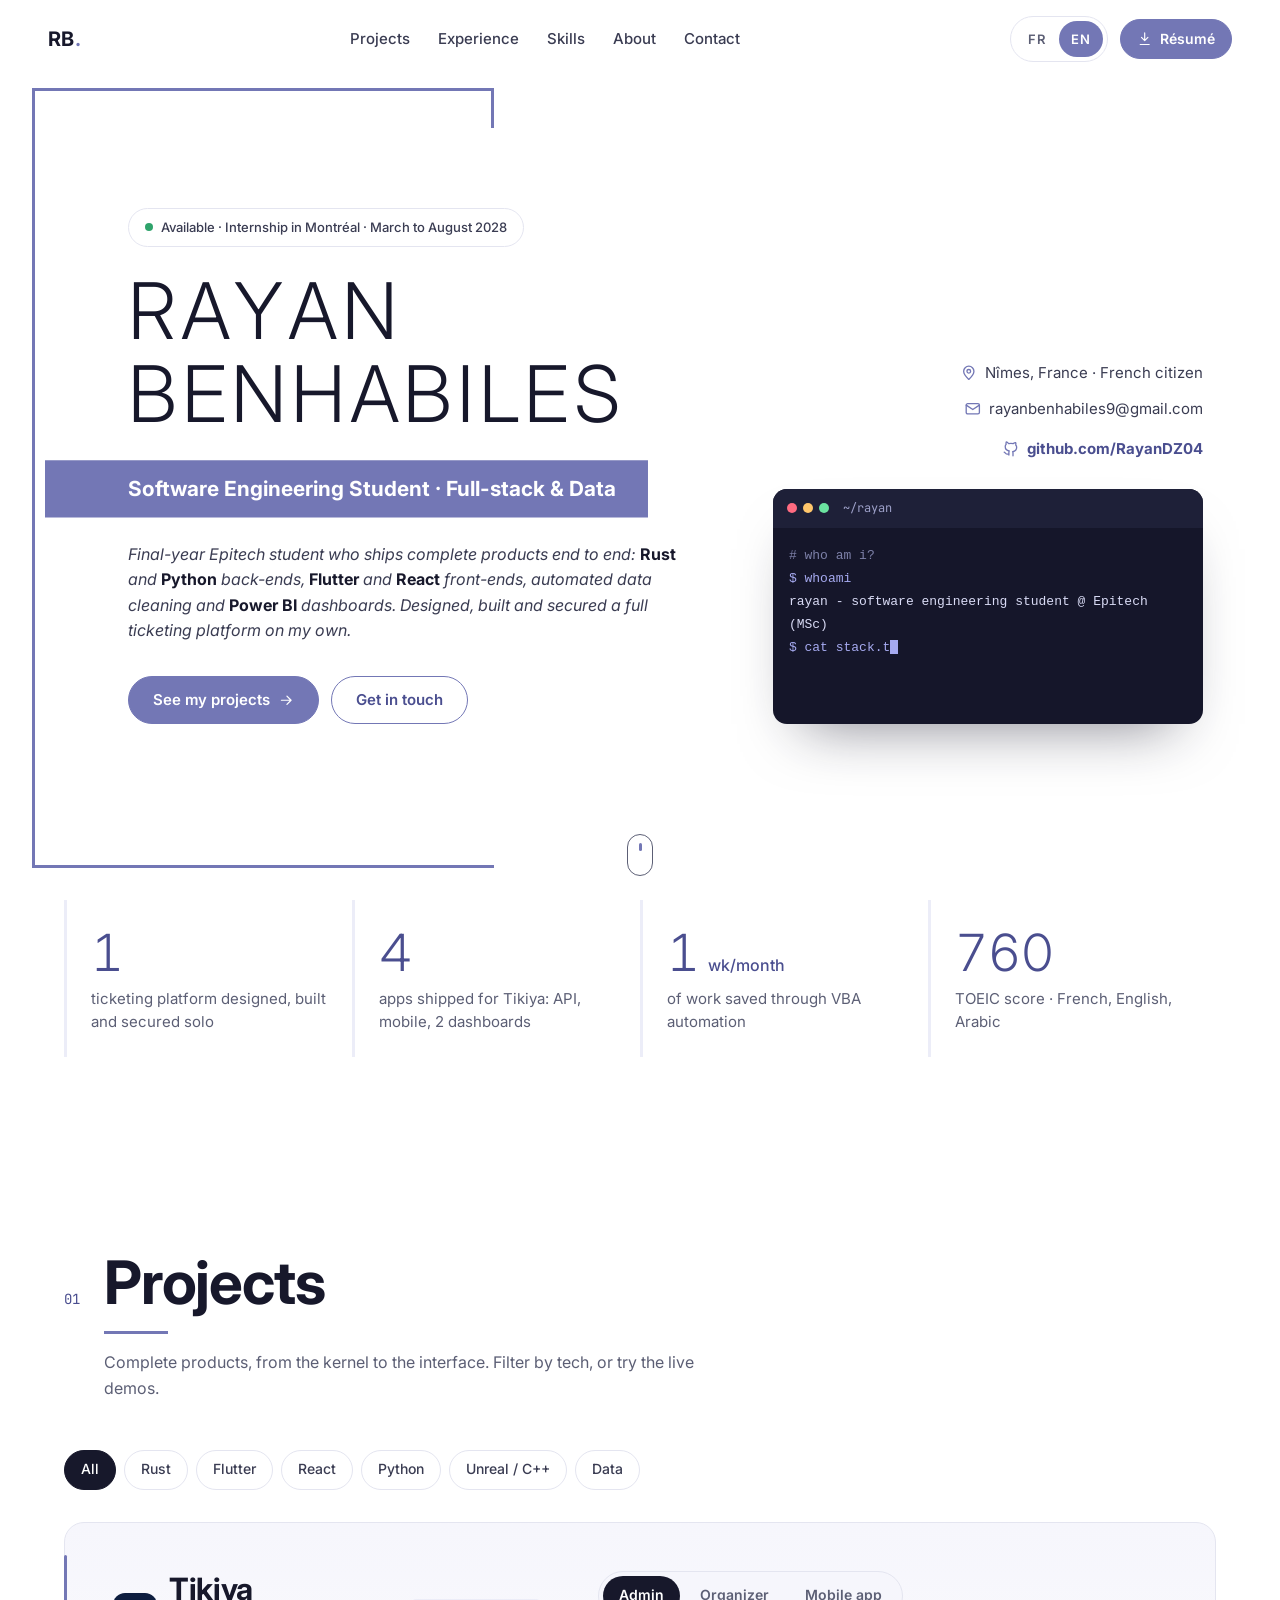
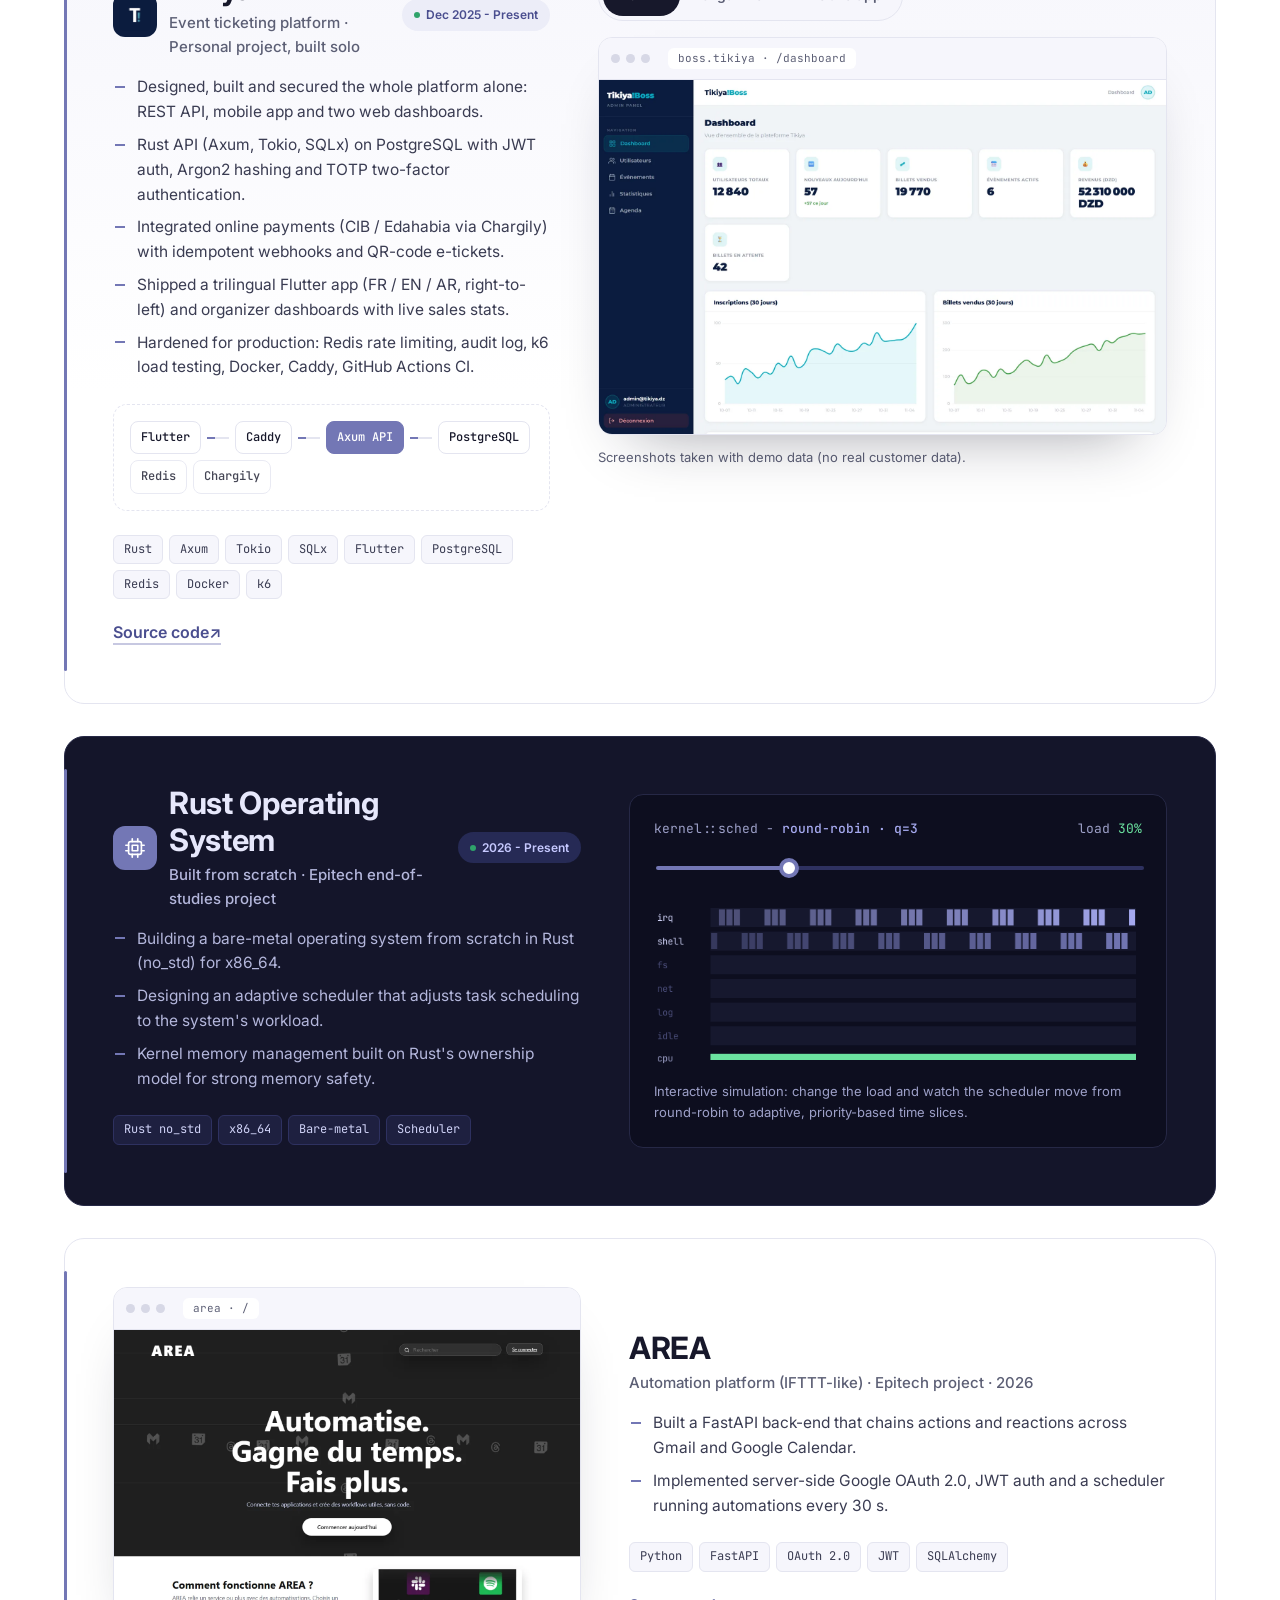
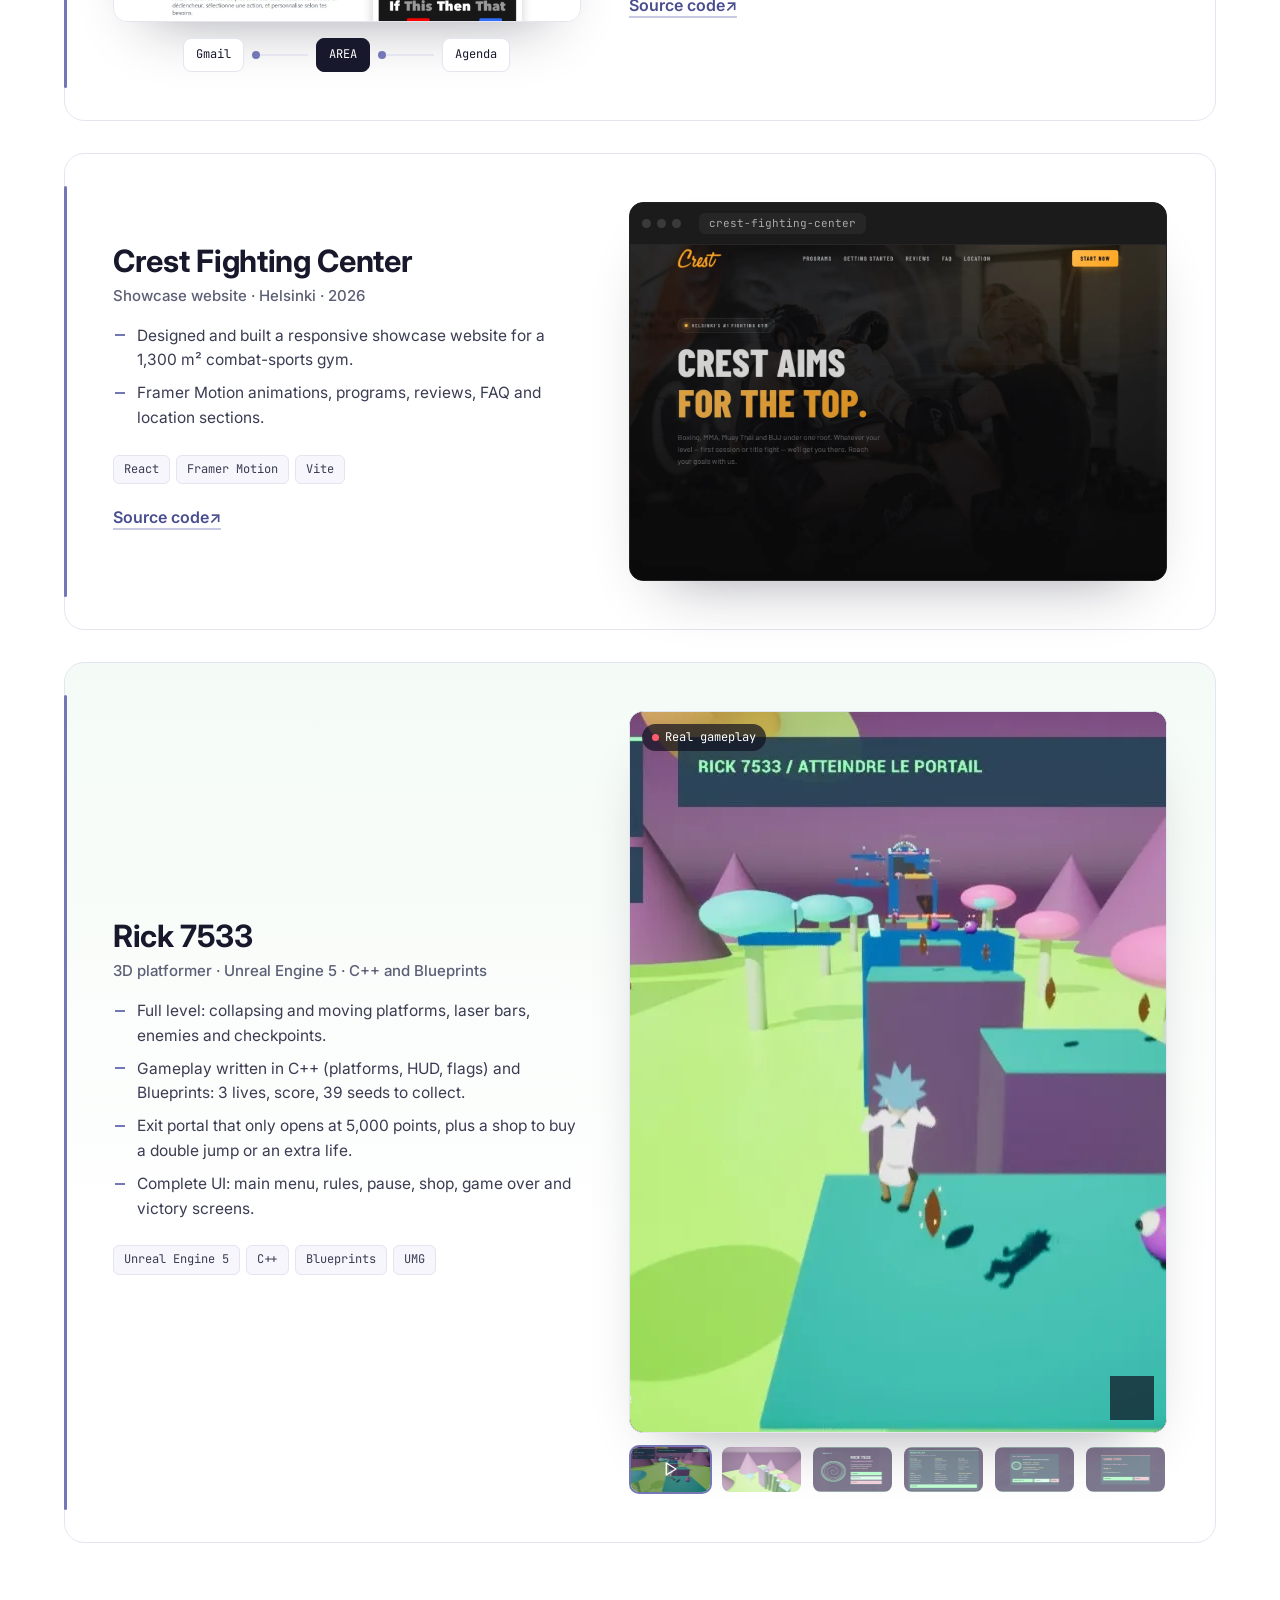
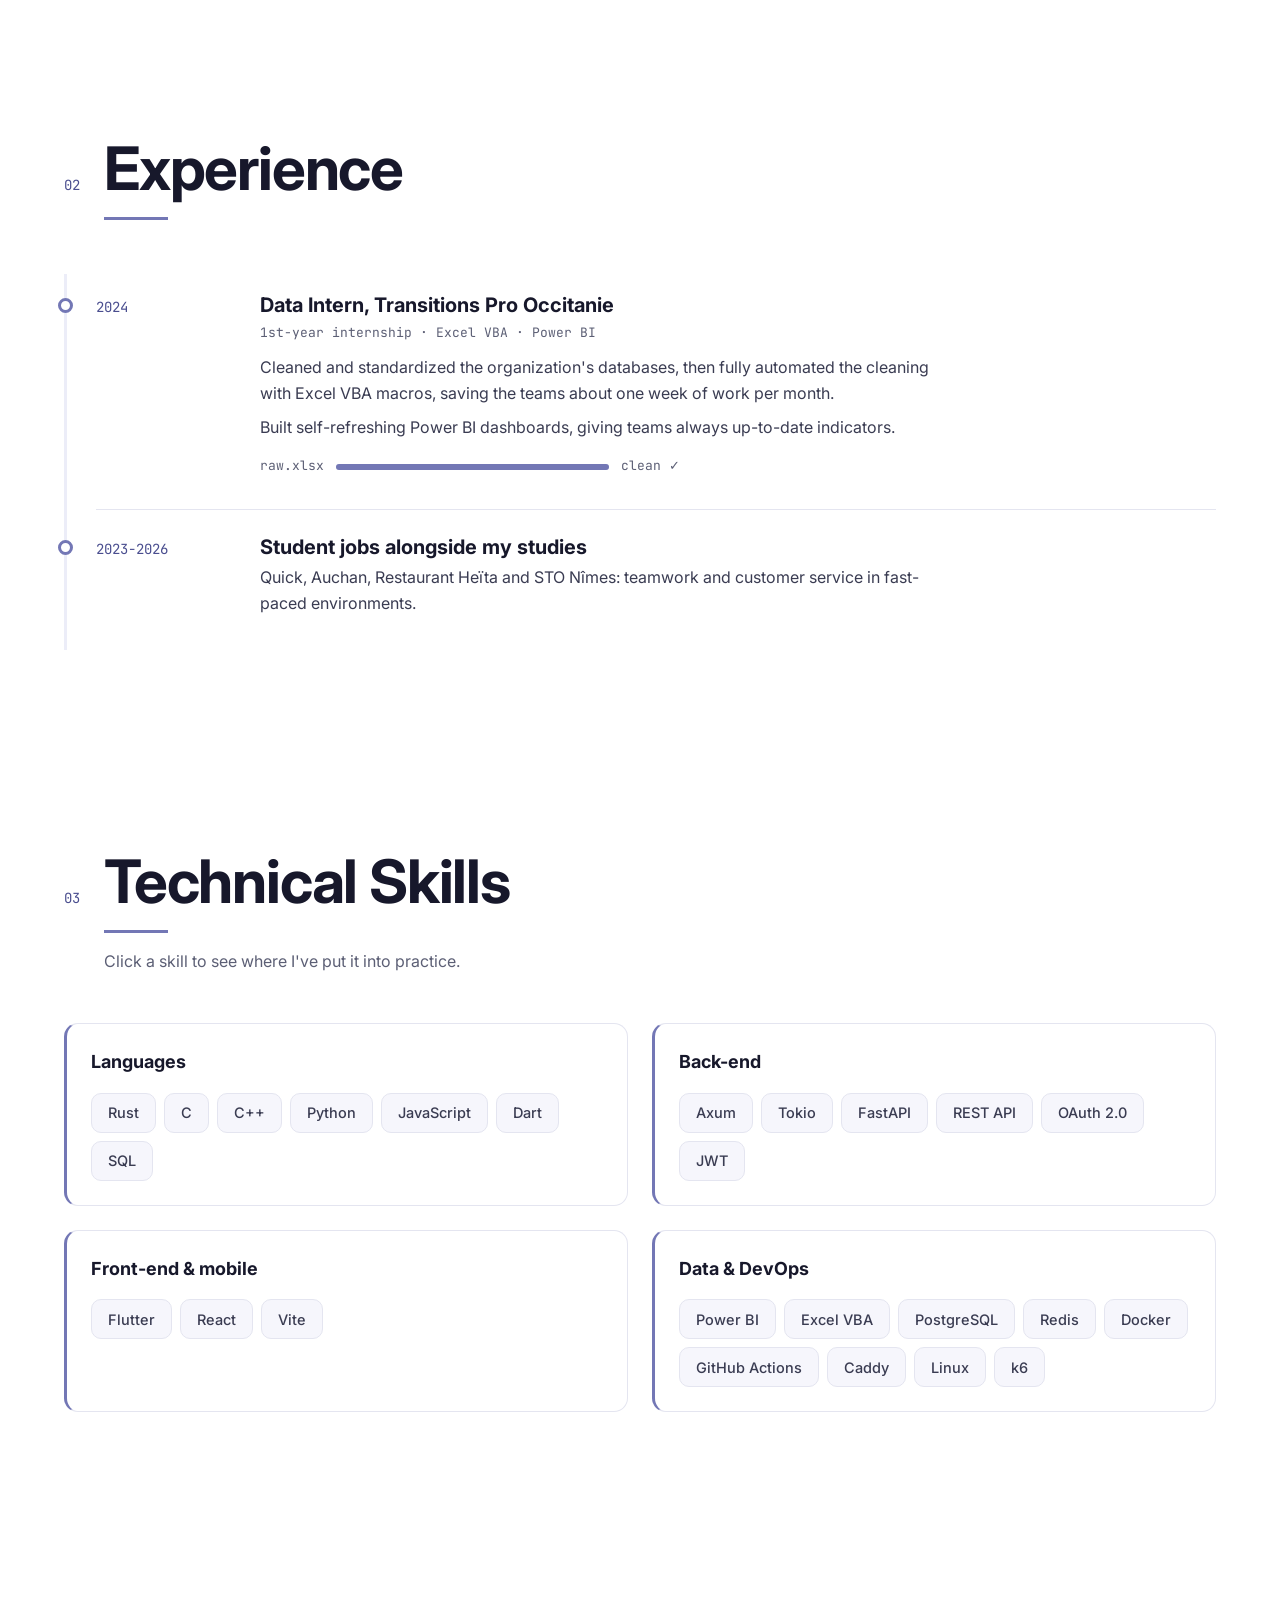
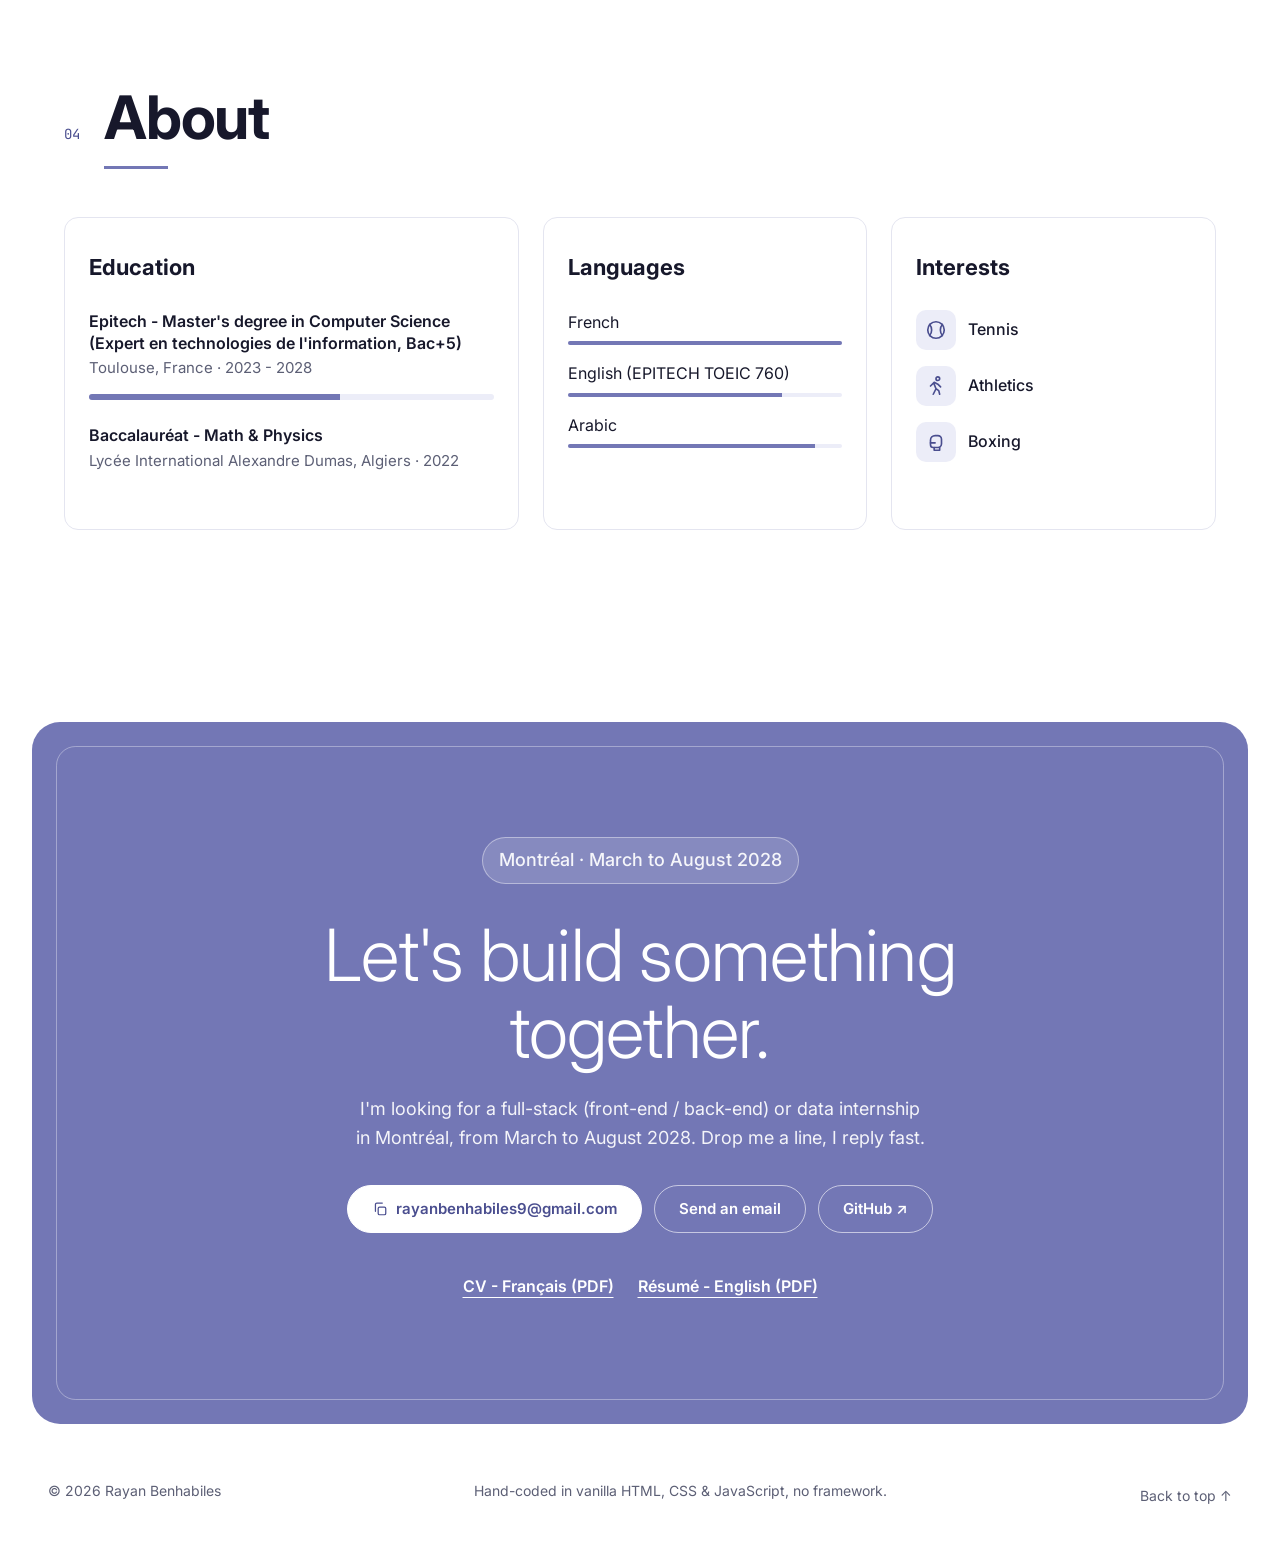
==== commit 005e239a: "SEO : sitemap, robots, donnees structurees" ====
--- a/index.html
+++ b/index.html
@@ -7,8 +7,28 @@
   <meta name="description" content="Portfolio interactif de Rayan Benhabiles, étudiant ingénieur logiciel (Epitech), Full-stack & Data. Recherche un stage à Montréal, mars à août 2028.">
   <meta property="og:title" content="Rayan Benhabiles - Full-stack & Data">
   <meta property="og:description" content="Rust, Flutter, React, FastAPI, Power BI. Stage à Montréal · mars à août 2028.">
-  <meta property="og:image" content="assets/img/og.png">
+  <meta property="og:type" content="profile">
+  <meta property="og:url" content="https://rayandz04.github.io/portfolio/">
+  <meta property="og:image" content="https://rayandz04.github.io/portfolio/assets/img/og.png">
+  <meta name="twitter:card" content="summary_large_image">
+  <meta name="author" content="Rayan Benhabiles">
+  <link rel="canonical" href="https://rayandz04.github.io/portfolio/">
   <meta name="theme-color" content="#7377B5">
+  <script type="application/ld+json">
+  {
+    "@context": "https://schema.org",
+    "@type": "Person",
+    "name": "Rayan Benhabiles",
+    "url": "https://rayandz04.github.io/portfolio/",
+    "image": "https://rayandz04.github.io/portfolio/assets/img/og.png",
+    "jobTitle": "Software Engineering Student, Full-stack & Data",
+    "email": "mailto:rayanbenhabiles9@gmail.com",
+    "alumniOf": { "@type": "CollegeOrUniversity", "name": "Epitech" },
+    "knowsLanguage": ["fr", "en", "ar"],
+    "knowsAbout": ["Rust", "Flutter", "React", "FastAPI", "PostgreSQL", "Power BI", "Unreal Engine"],
+    "sameAs": ["https://github.com/RayanDZ04"]
+  }
+  </script>
   <link rel="icon" href="data:image/svg+xml,<svg xmlns='http://www.w3.org/2000/svg' viewBox='0 0 64 64'><rect x='4' y='4' width='56' height='56' fill='none' stroke='%237377B5' stroke-width='5'/><text x='32' y='42' font-family='Arial' font-size='24' text-anchor='middle' fill='%231B1B2F'>RB</text></svg>">
   <link rel="preconnect" href="https://fonts.googleapis.com">
   <link rel="preconnect" href="https://fonts.gstatic.com" crossorigin>
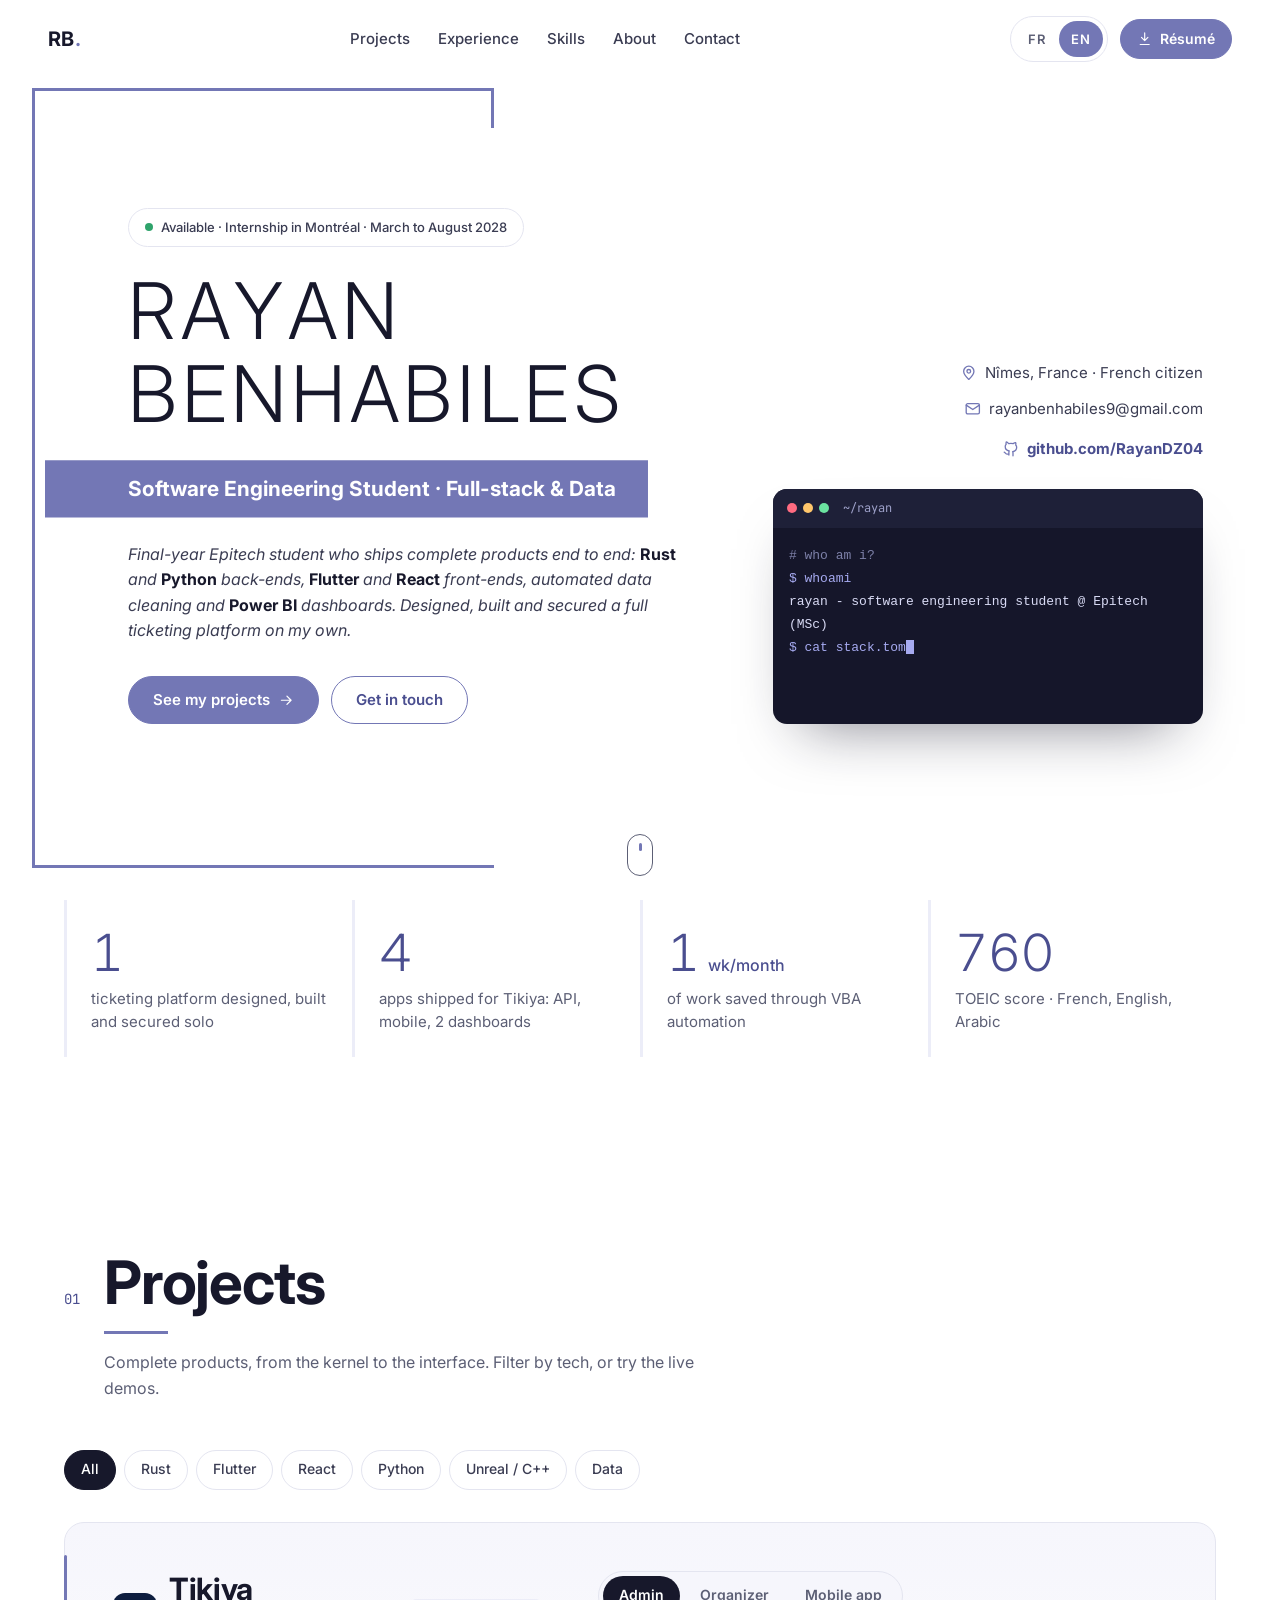
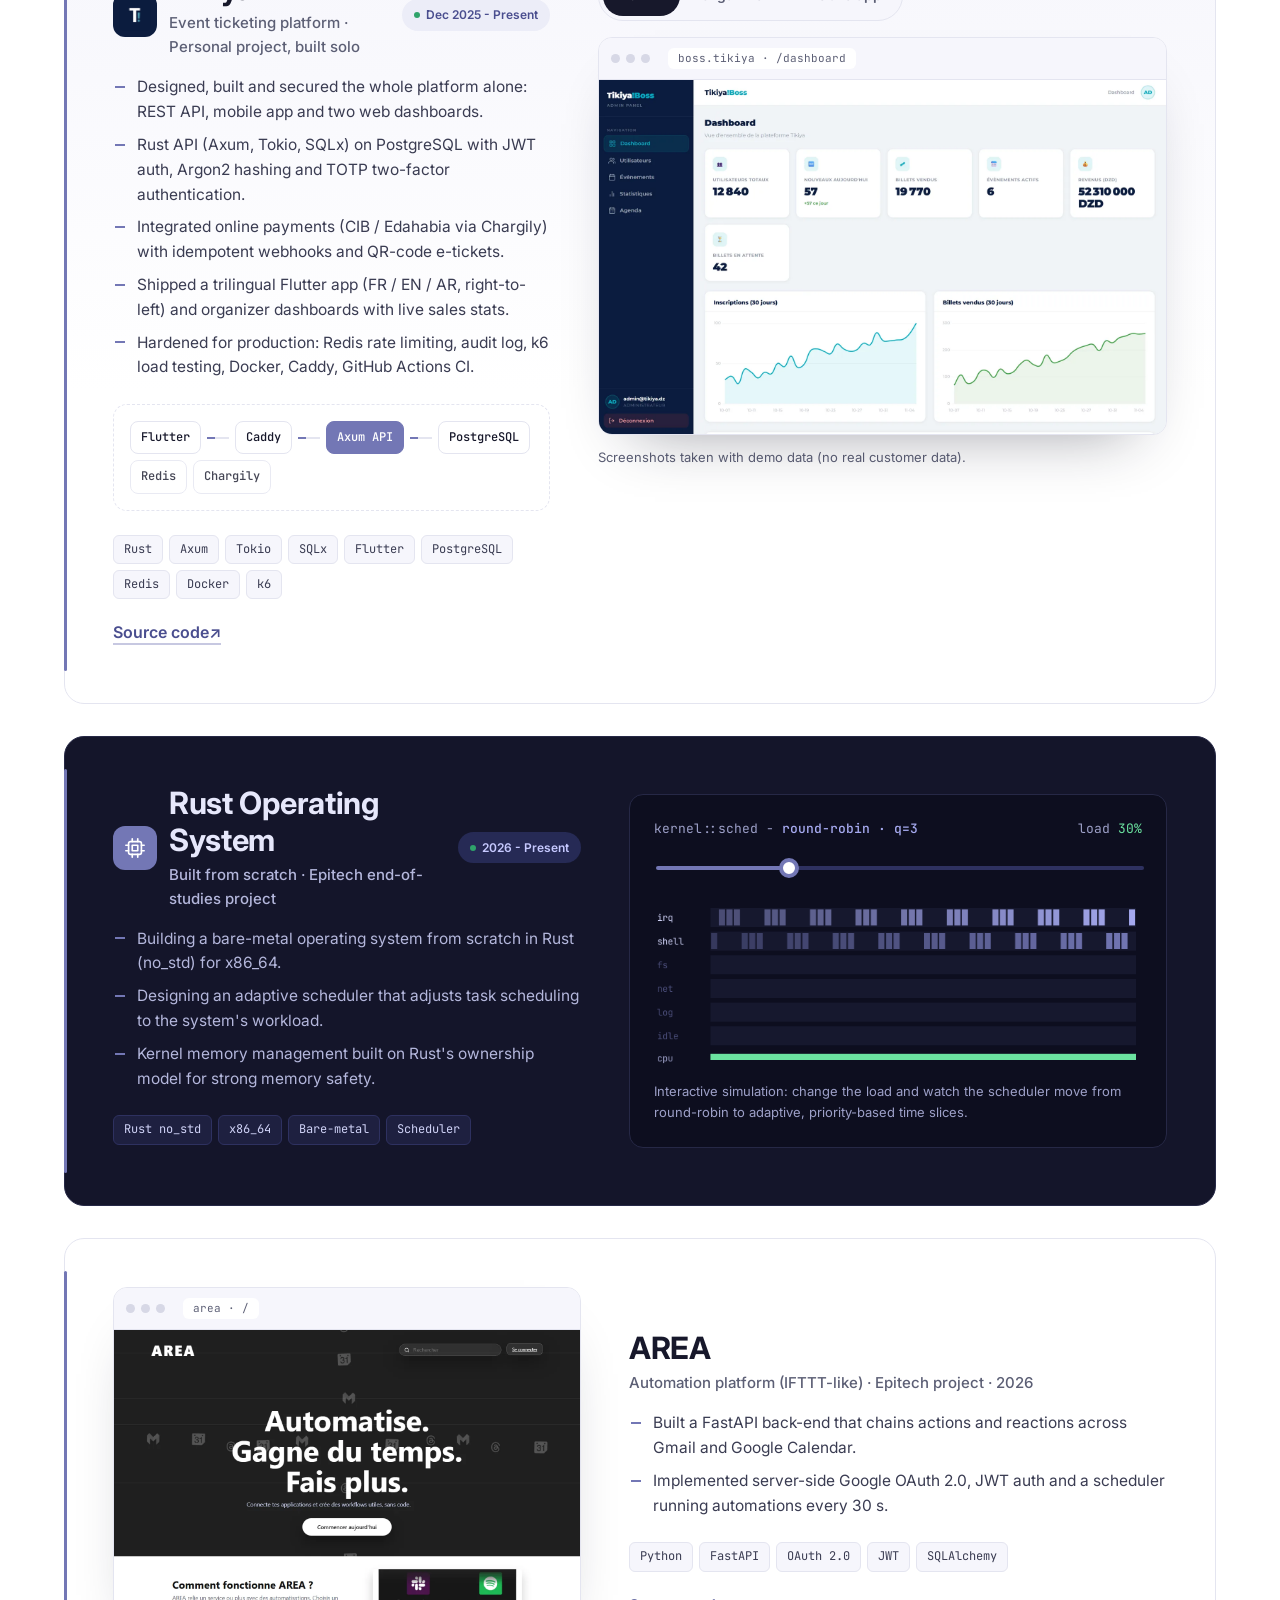
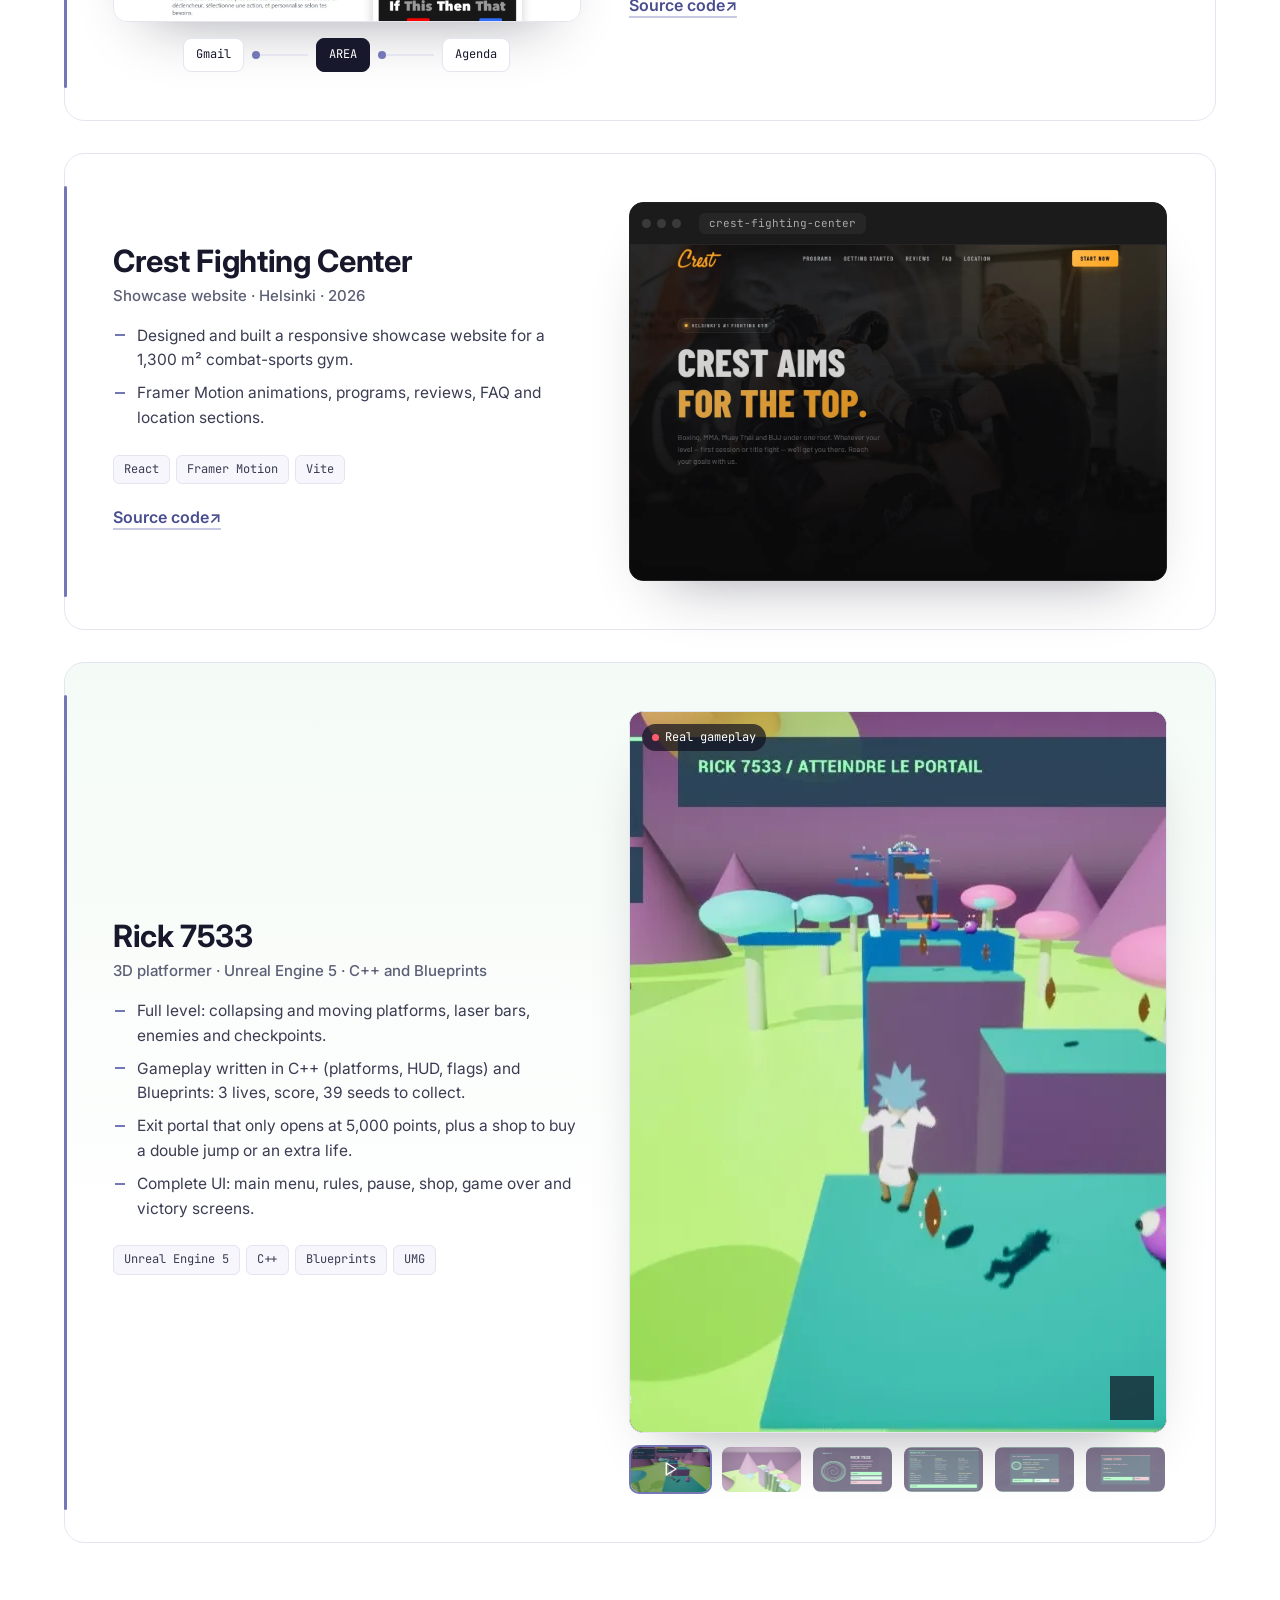
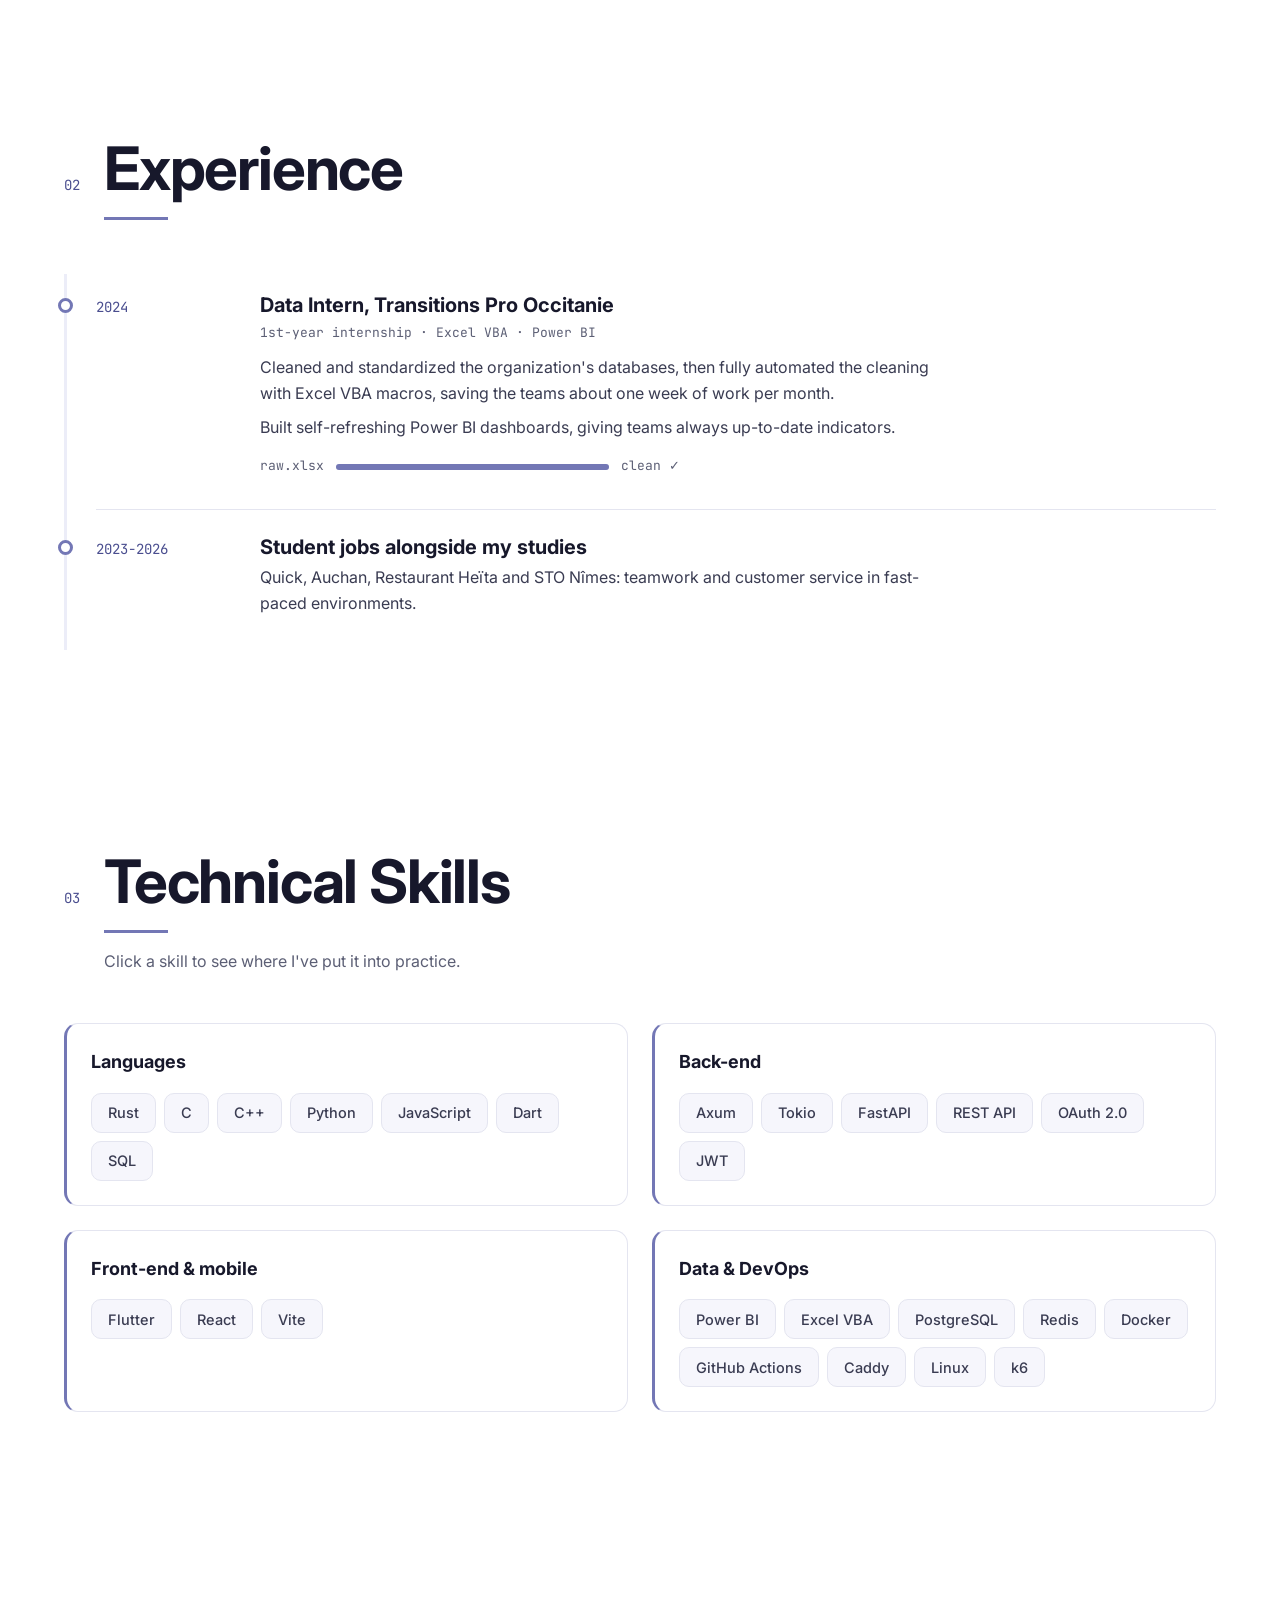
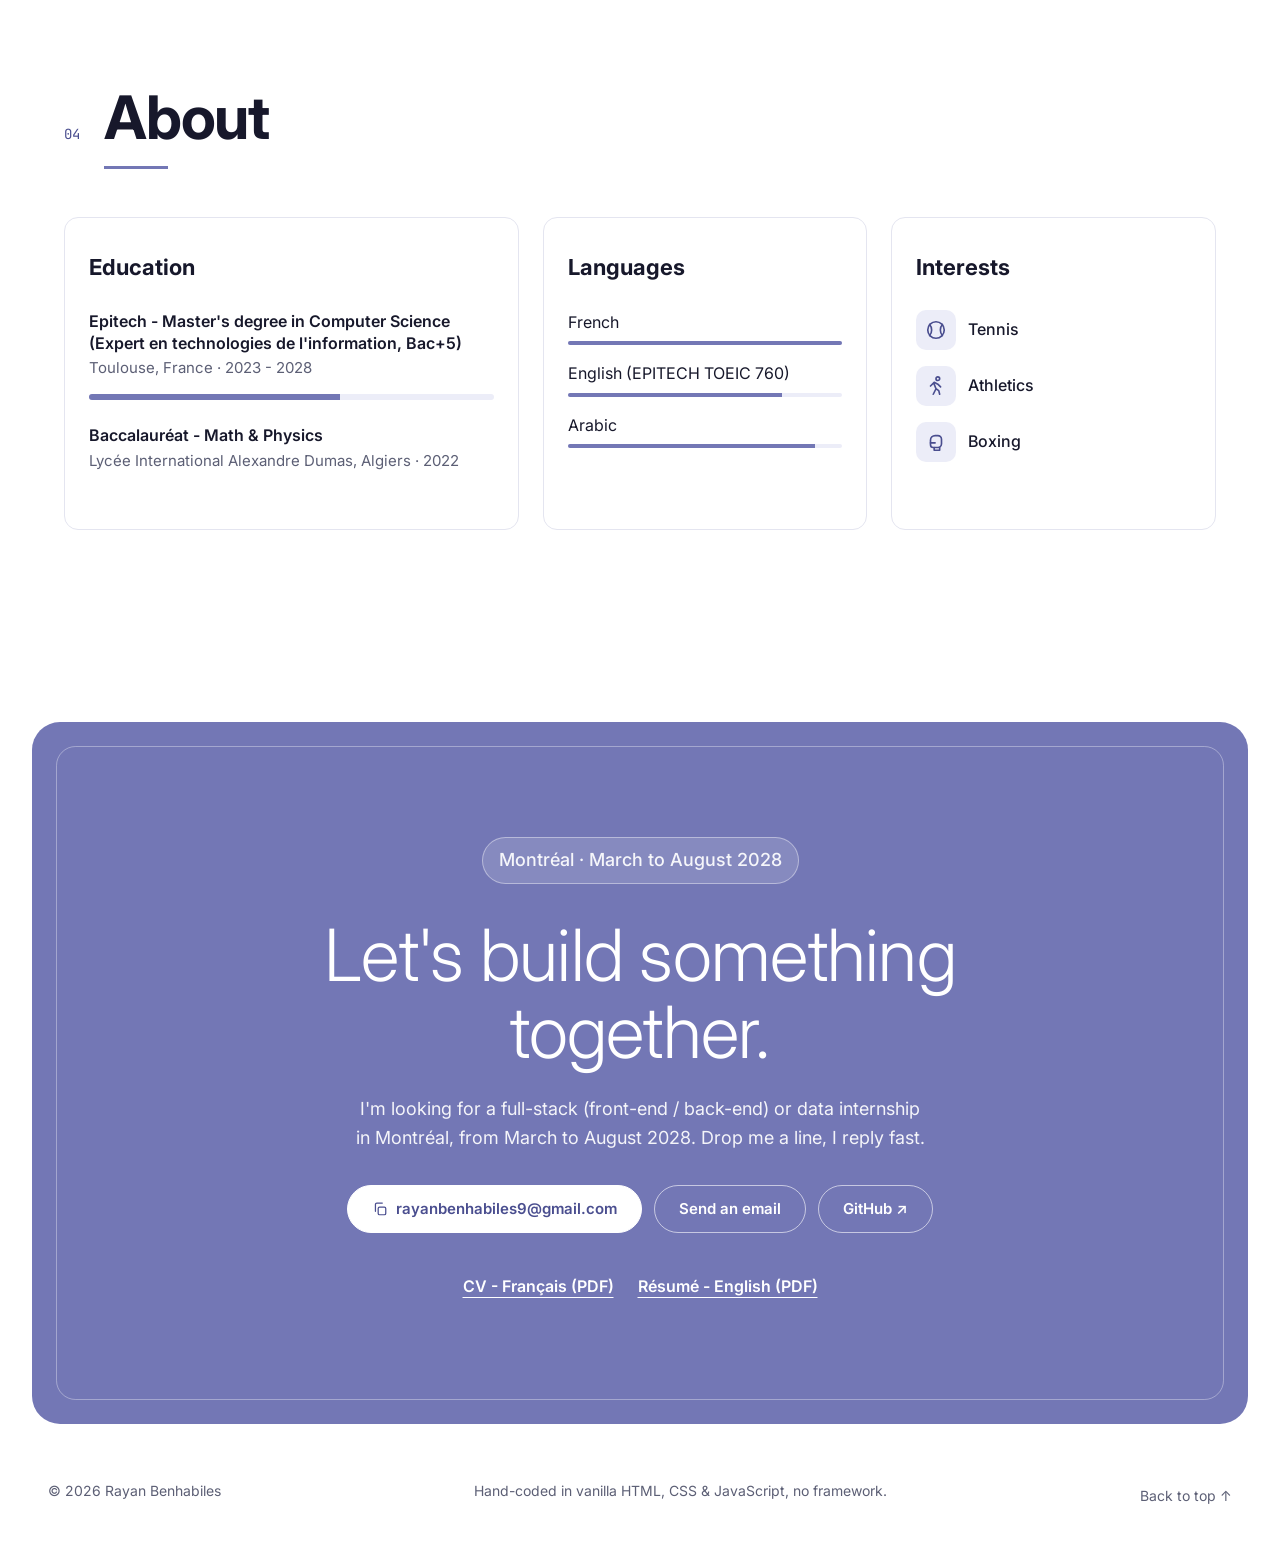
==== commit fc00a524: "Domaine rayanbenhabiles.work" ====
--- a/index.html
+++ b/index.html
@@ -8,19 +8,19 @@
   <meta property="og:title" content="Rayan Benhabiles - Full-stack & Data">
   <meta property="og:description" content="Rust, Flutter, React, FastAPI, Power BI. Stage à Montréal · mars à août 2028.">
   <meta property="og:type" content="profile">
-  <meta property="og:url" content="https://rayandz04.github.io/portfolio/">
-  <meta property="og:image" content="https://rayandz04.github.io/portfolio/assets/img/og.png">
+  <meta property="og:url" content="https://rayanbenhabiles.work/">
+  <meta property="og:image" content="https://rayanbenhabiles.work/assets/img/og.png">
   <meta name="twitter:card" content="summary_large_image">
   <meta name="author" content="Rayan Benhabiles">
-  <link rel="canonical" href="https://rayandz04.github.io/portfolio/">
+  <link rel="canonical" href="https://rayanbenhabiles.work/">
   <meta name="theme-color" content="#7377B5">
   <script type="application/ld+json">
   {
     "@context": "https://schema.org",
     "@type": "Person",
     "name": "Rayan Benhabiles",
-    "url": "https://rayandz04.github.io/portfolio/",
-    "image": "https://rayandz04.github.io/portfolio/assets/img/og.png",
+    "url": "https://rayanbenhabiles.work/",
+    "image": "https://rayanbenhabiles.work/assets/img/og.png",
     "jobTitle": "Software Engineering Student, Full-stack & Data",
     "email": "mailto:rayanbenhabiles9@gmail.com",
     "alumniOf": { "@type": "CollegeOrUniversity", "name": "Epitech" },
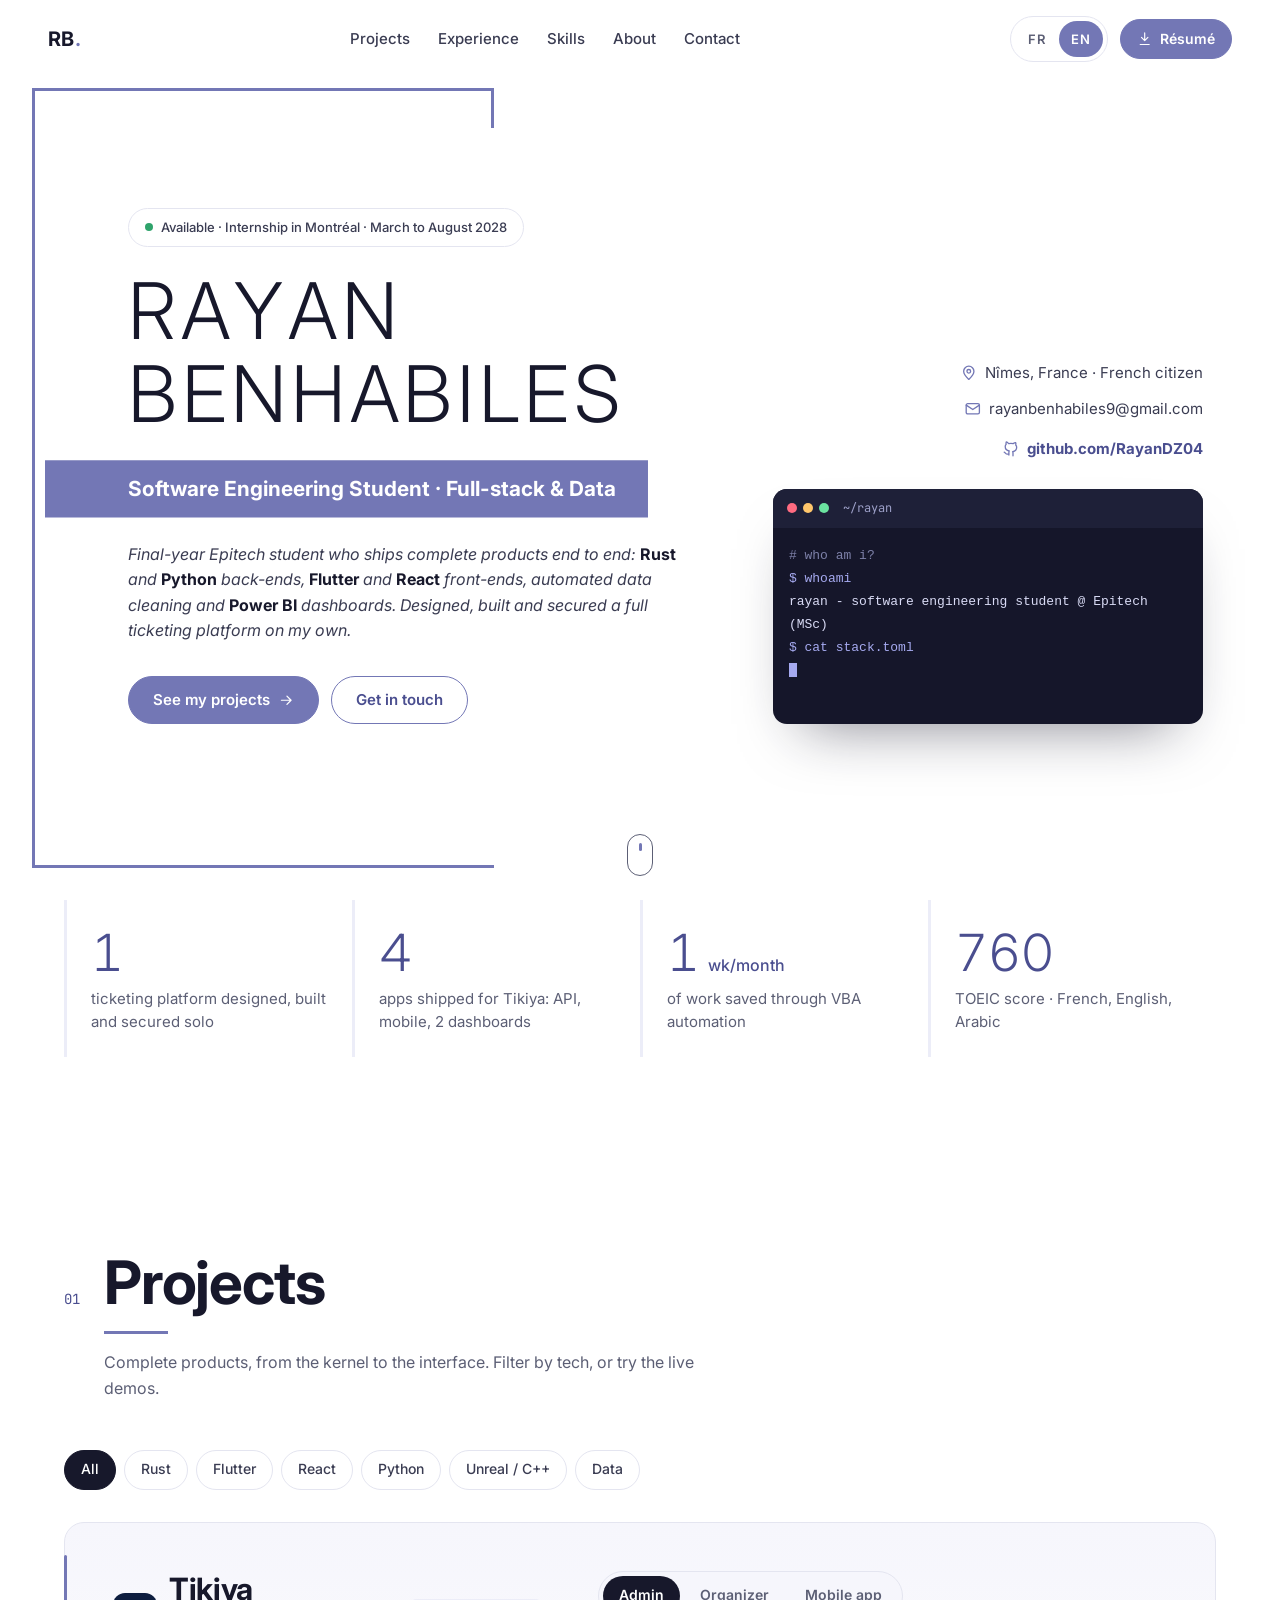
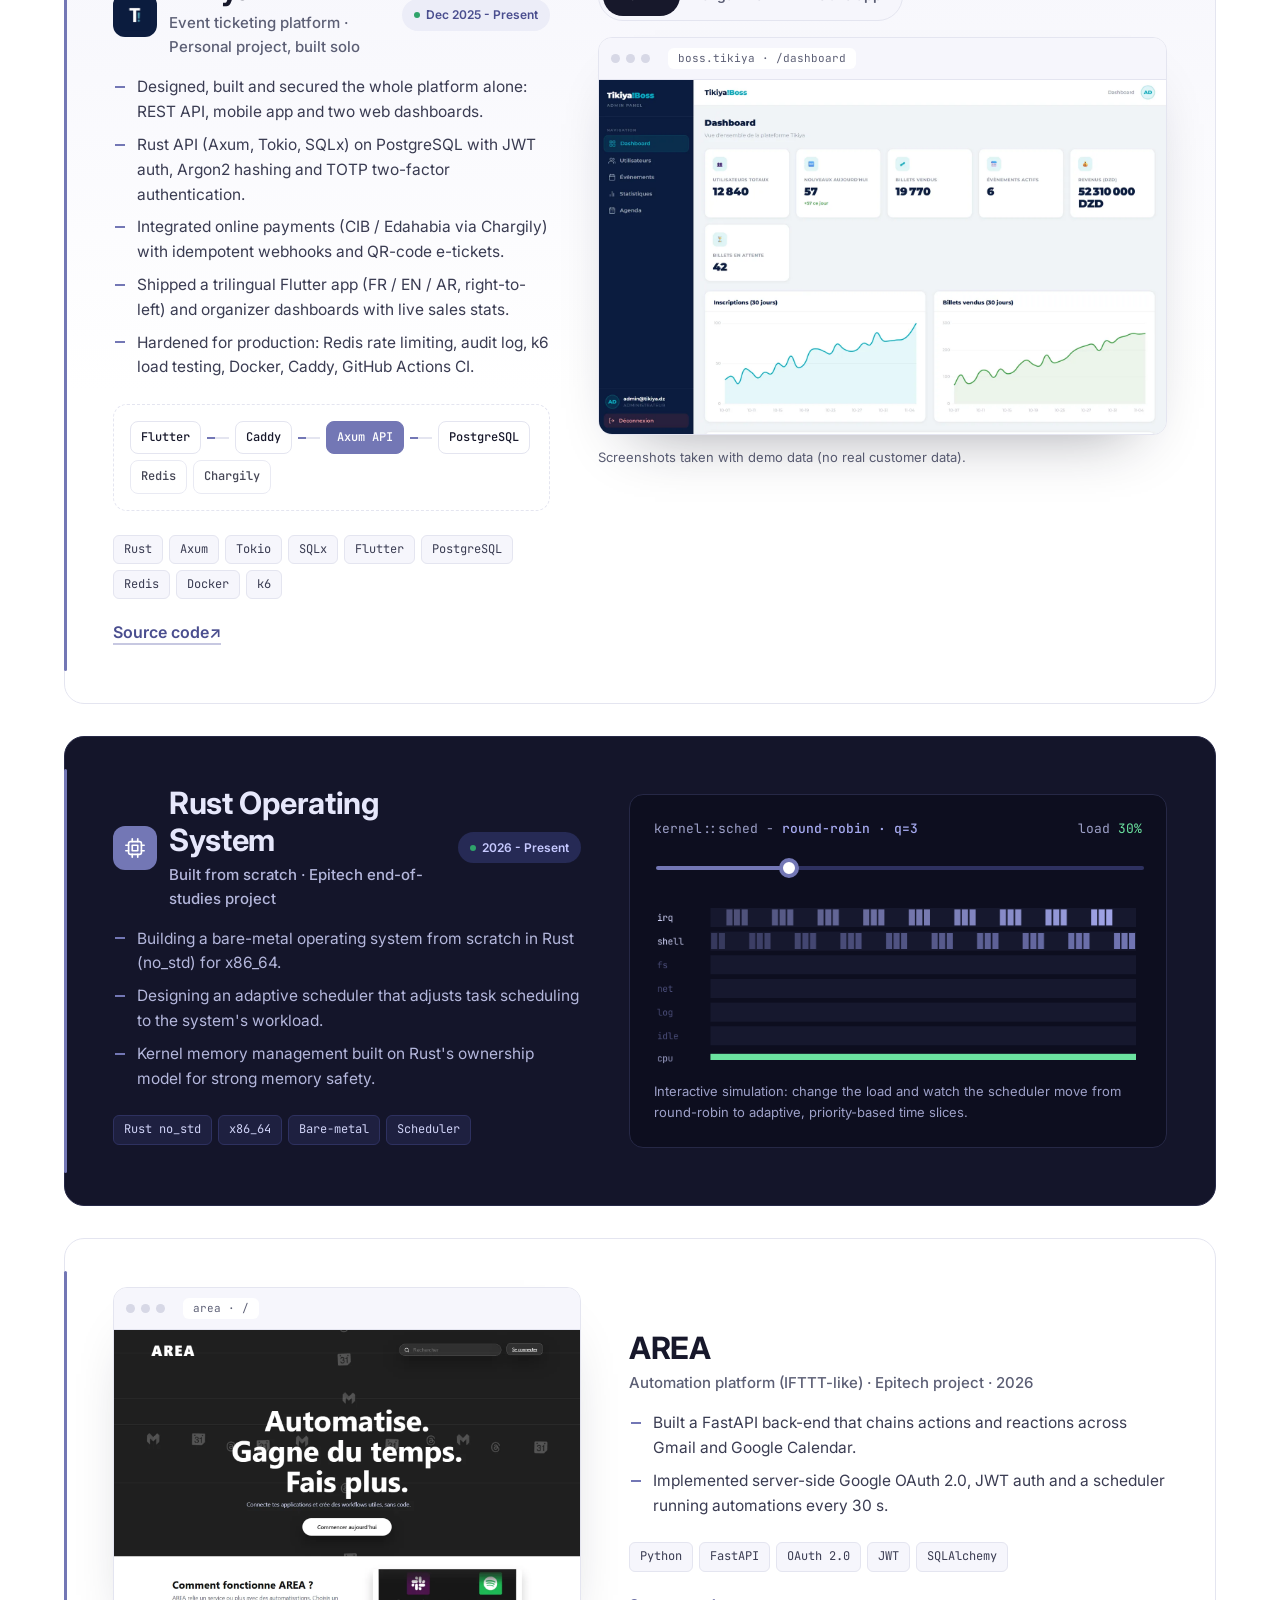
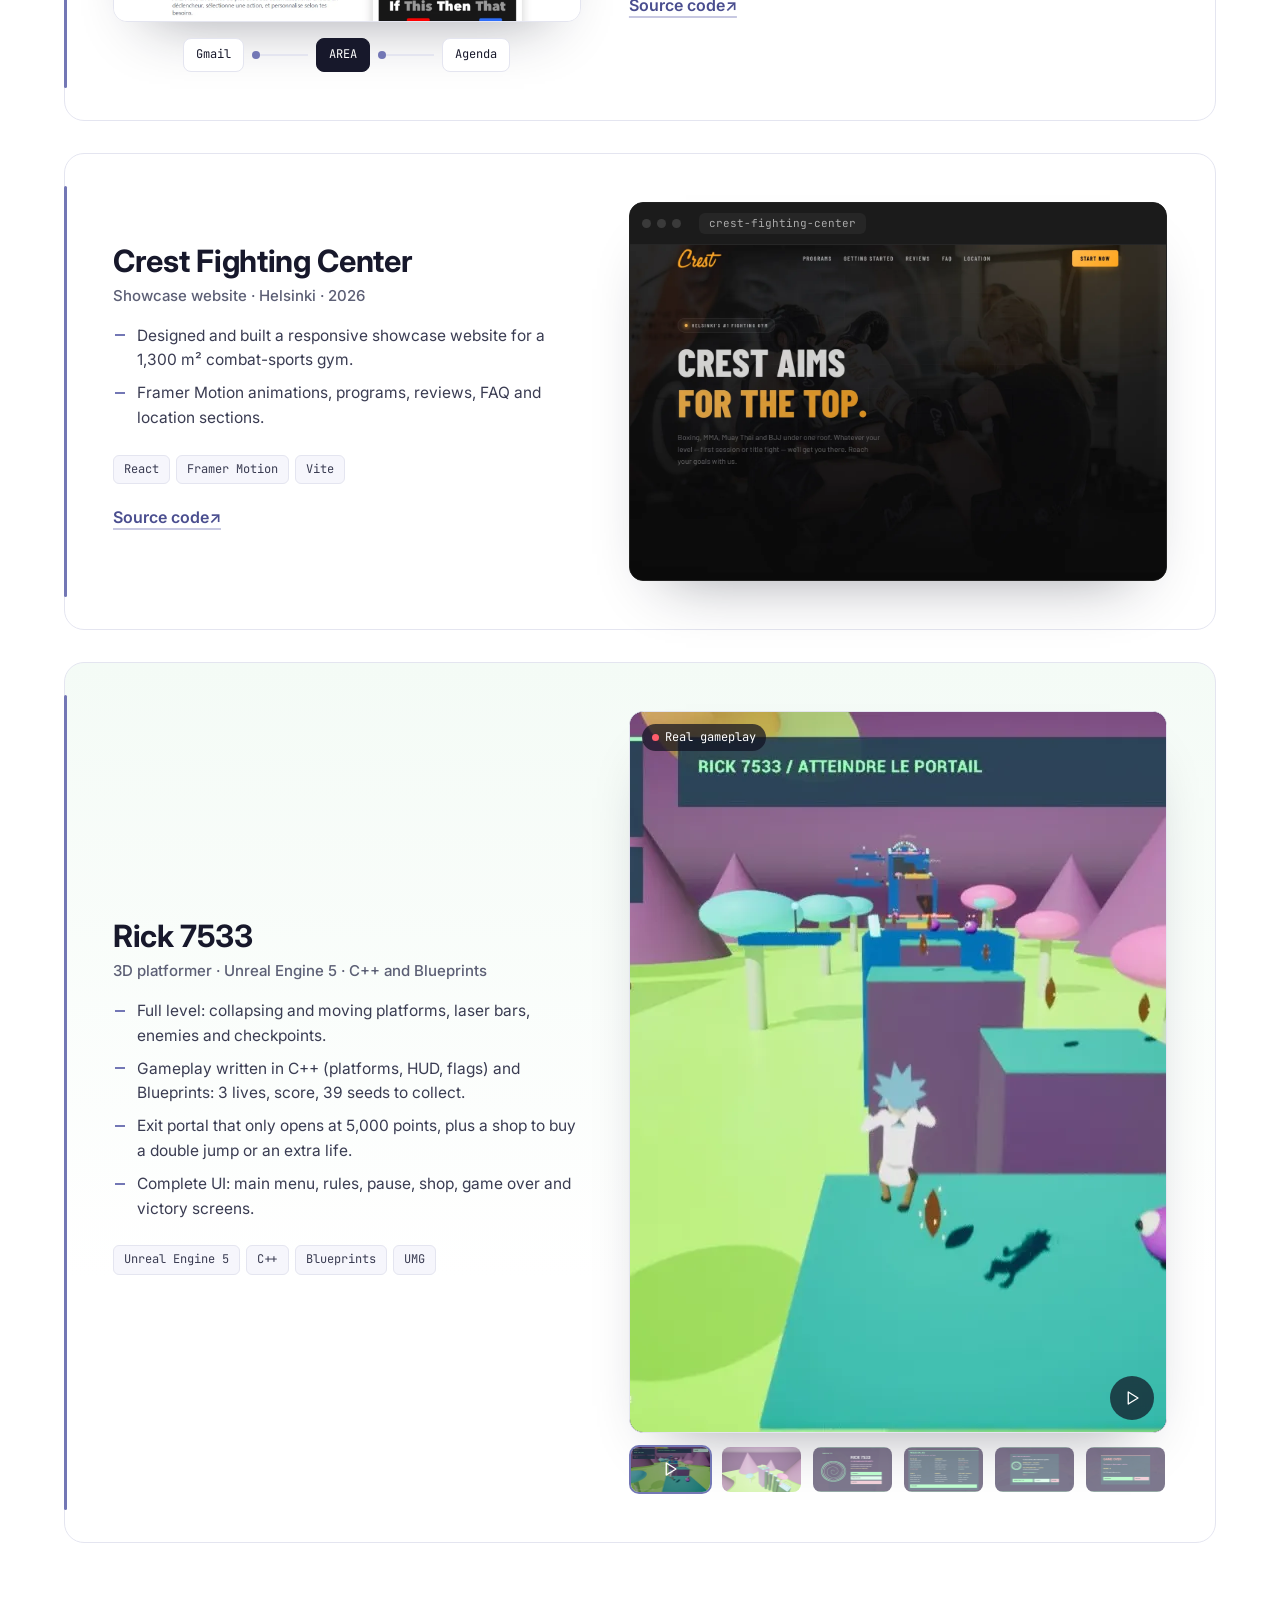
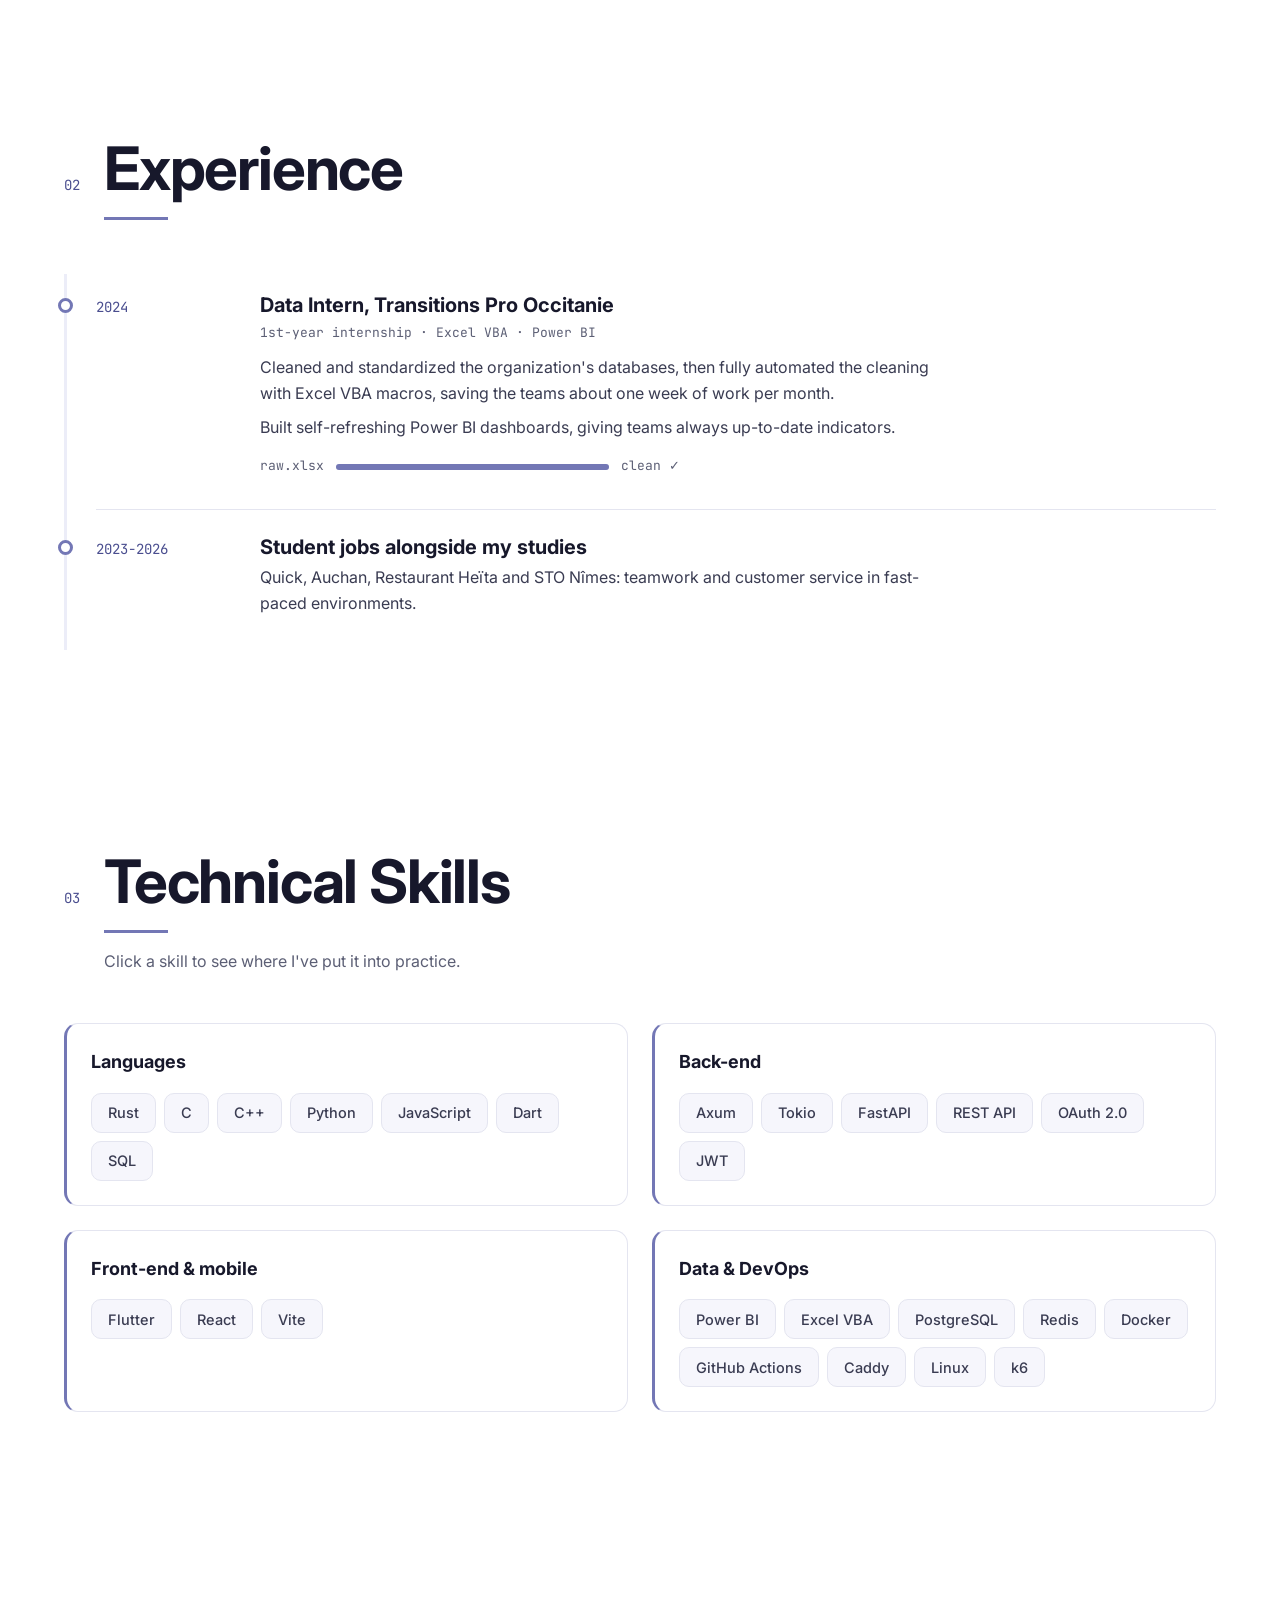
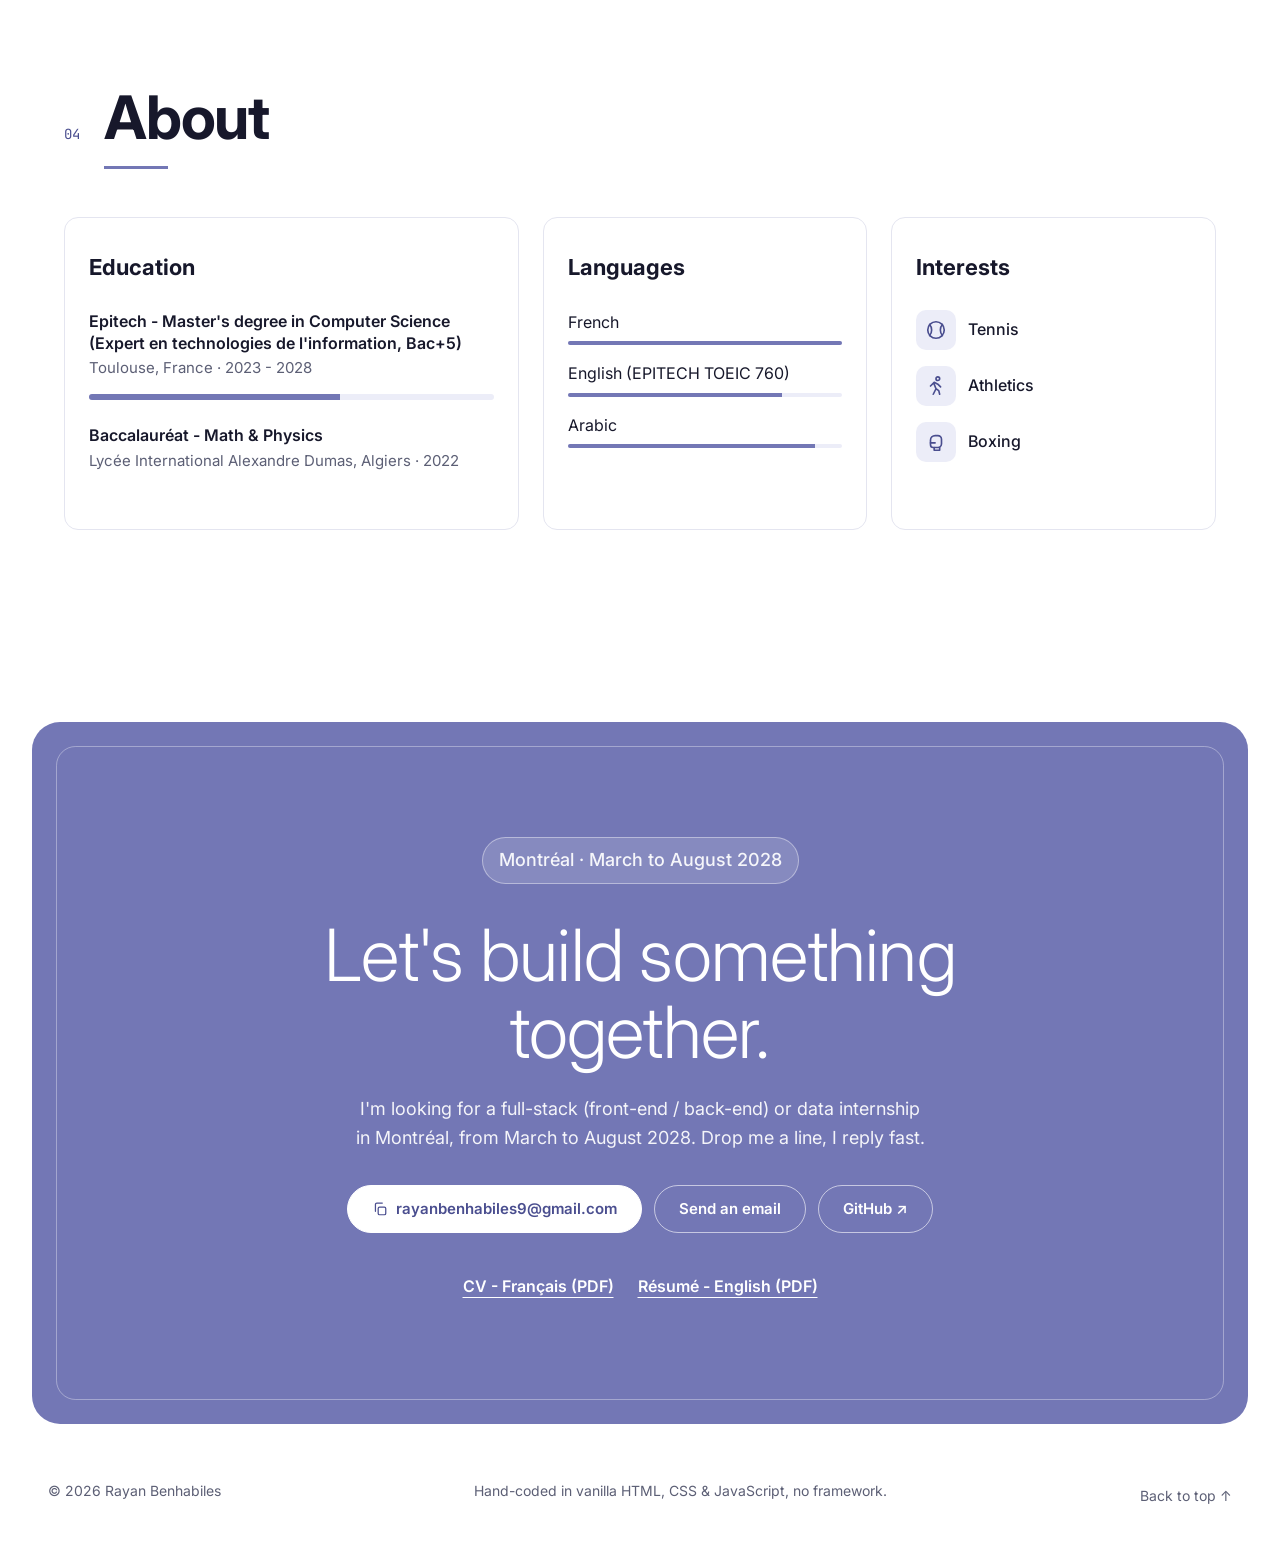
==== commit 941456aa: "Validation Google Search Console" ====
--- a/index.html
+++ b/index.html
@@ -12,6 +12,7 @@
   <meta property="og:image" content="https://rayanbenhabiles.work/assets/img/og.png">
   <meta name="twitter:card" content="summary_large_image">
   <meta name="author" content="Rayan Benhabiles">
+  <meta name="google-site-verification" content="F2cOZgFkUtDBpN7wSSmO1WjfqmVRF-vkGEMEZfNzCy8">
   <link rel="canonical" href="https://rayanbenhabiles.work/">
   <meta name="theme-color" content="#7377B5">
   <script type="application/ld+json">
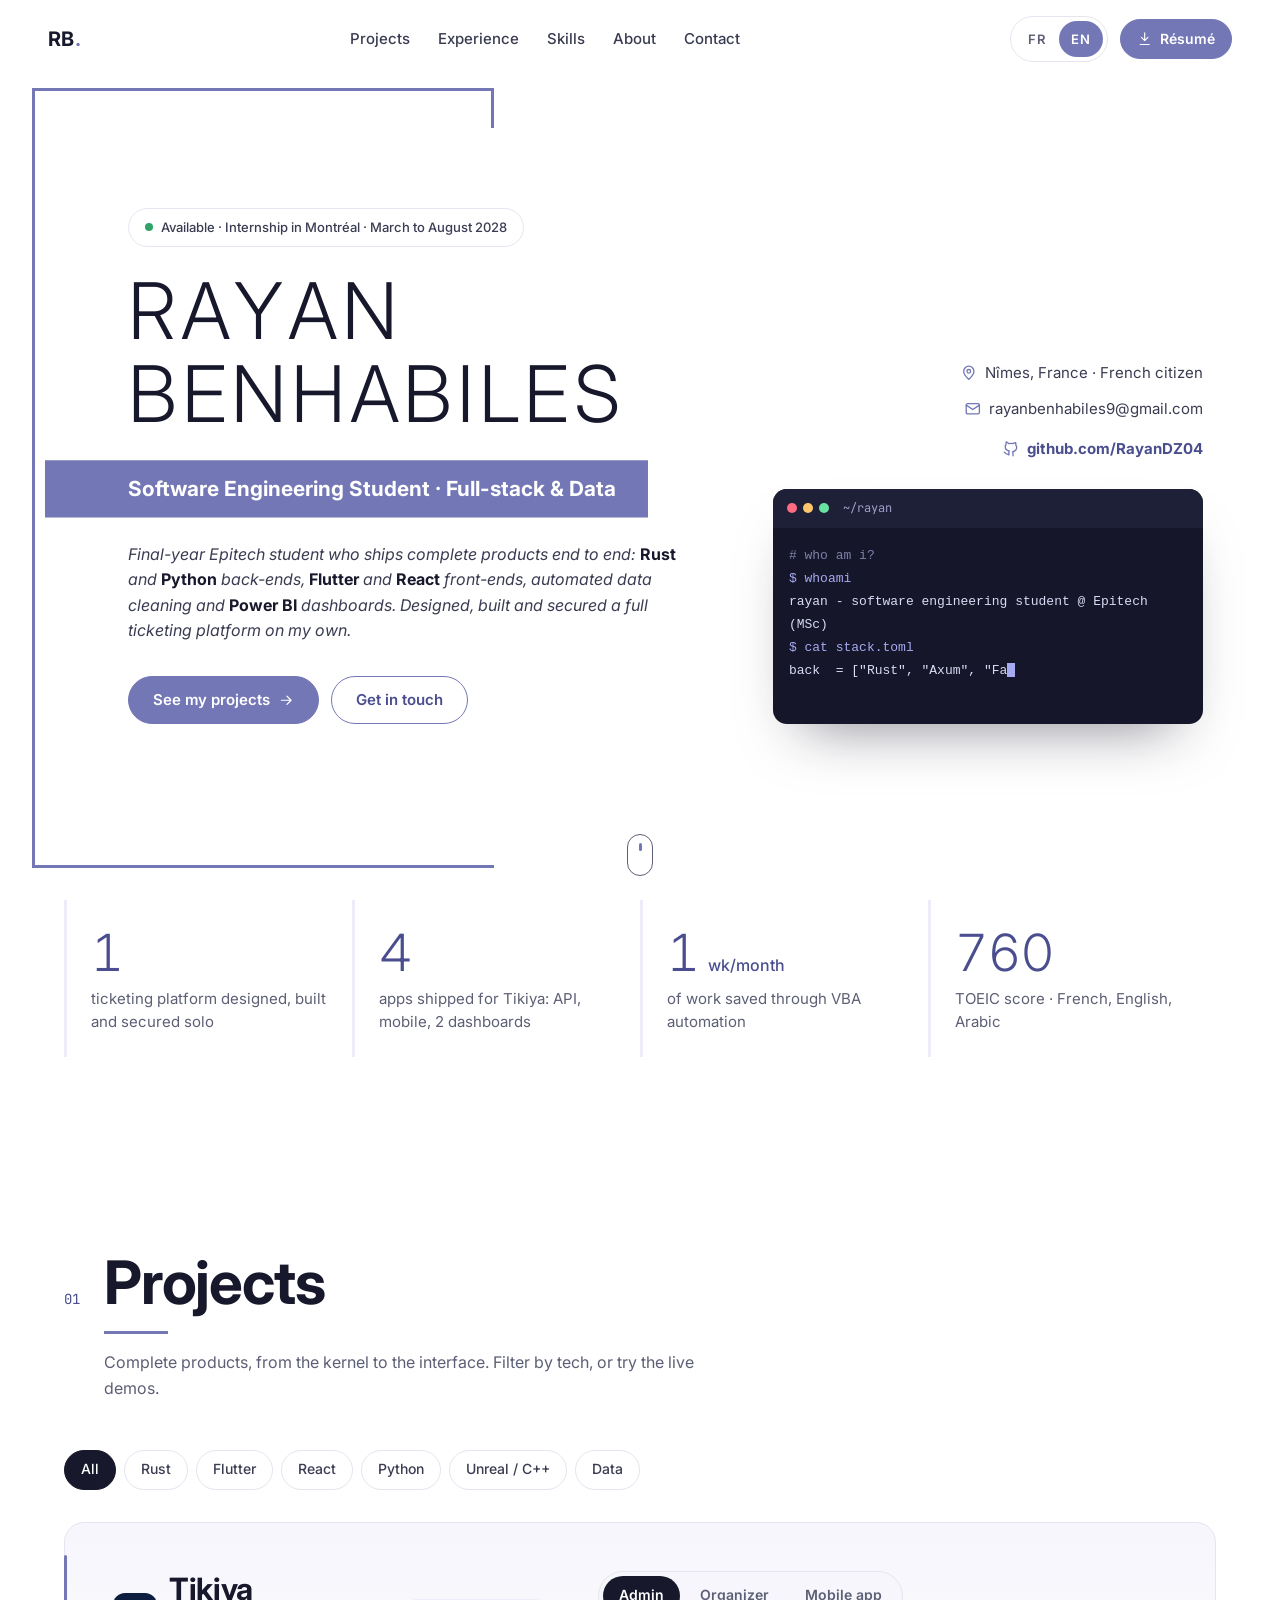
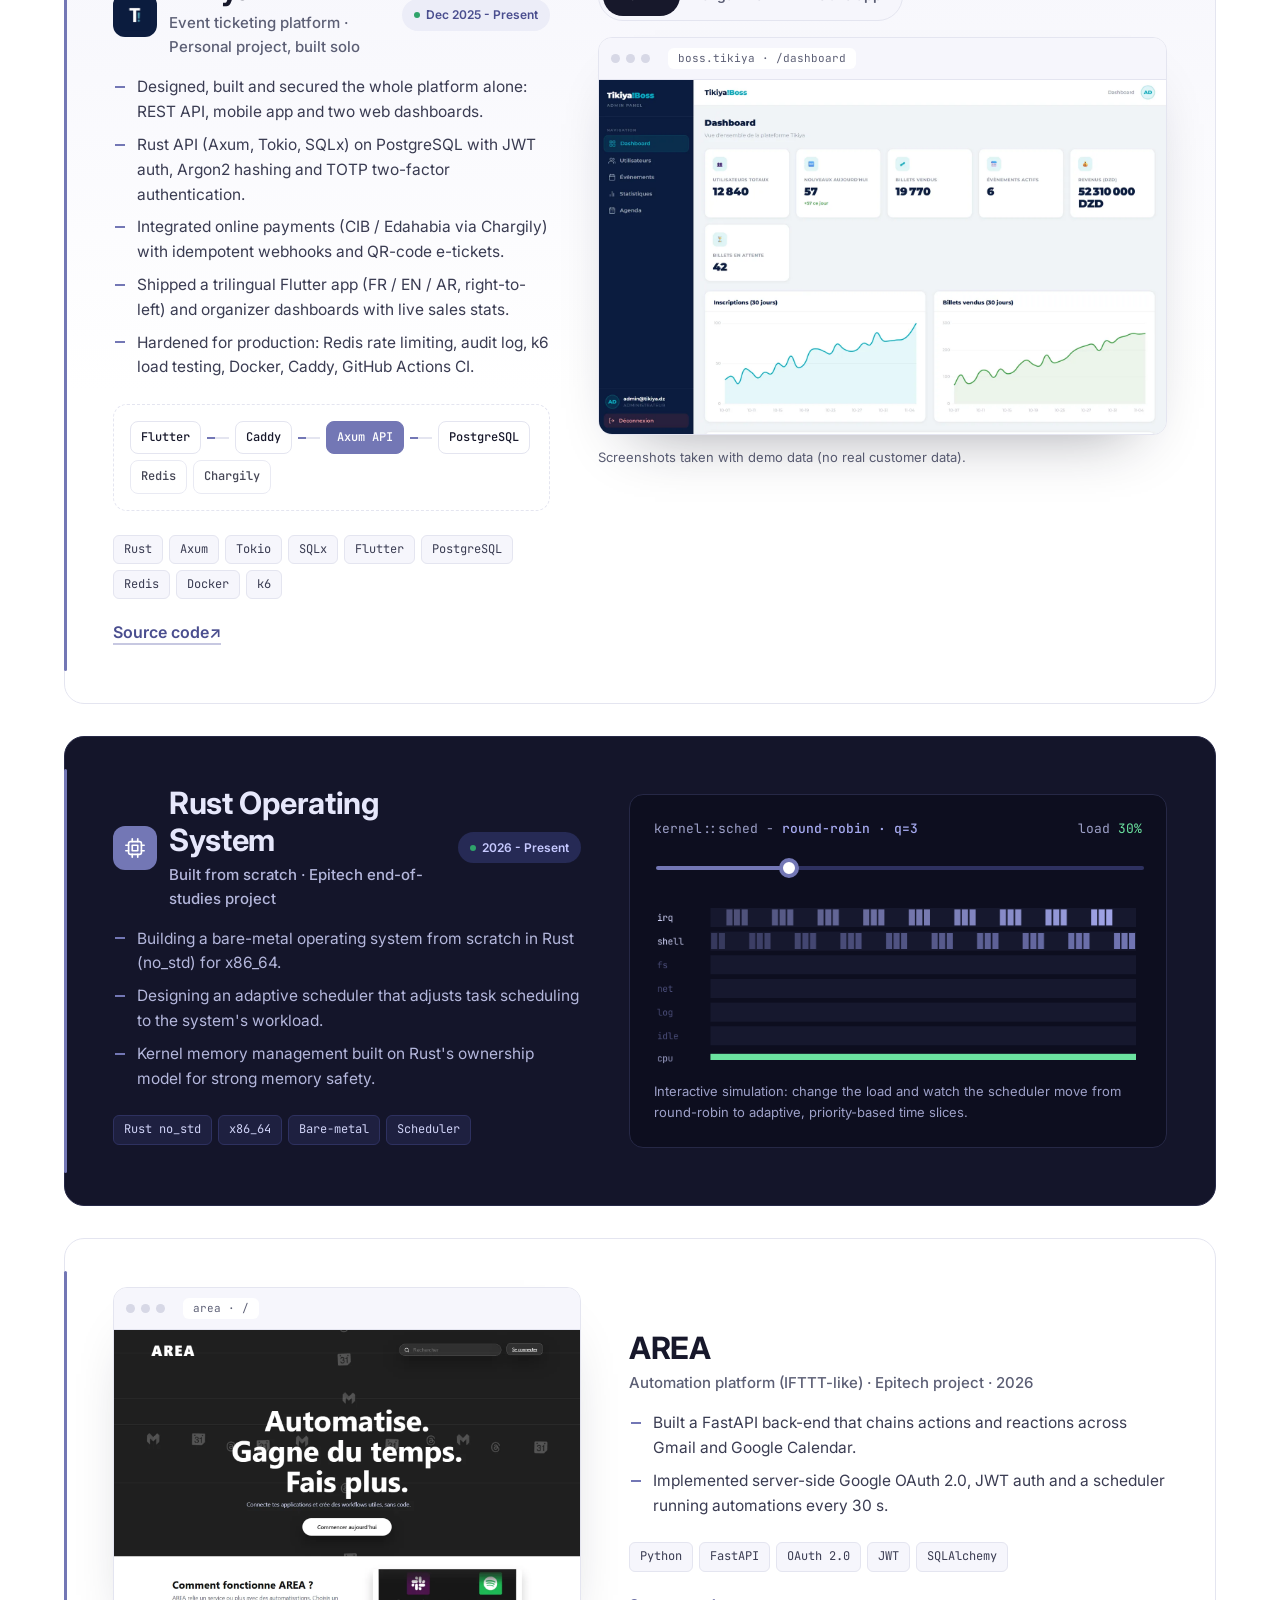
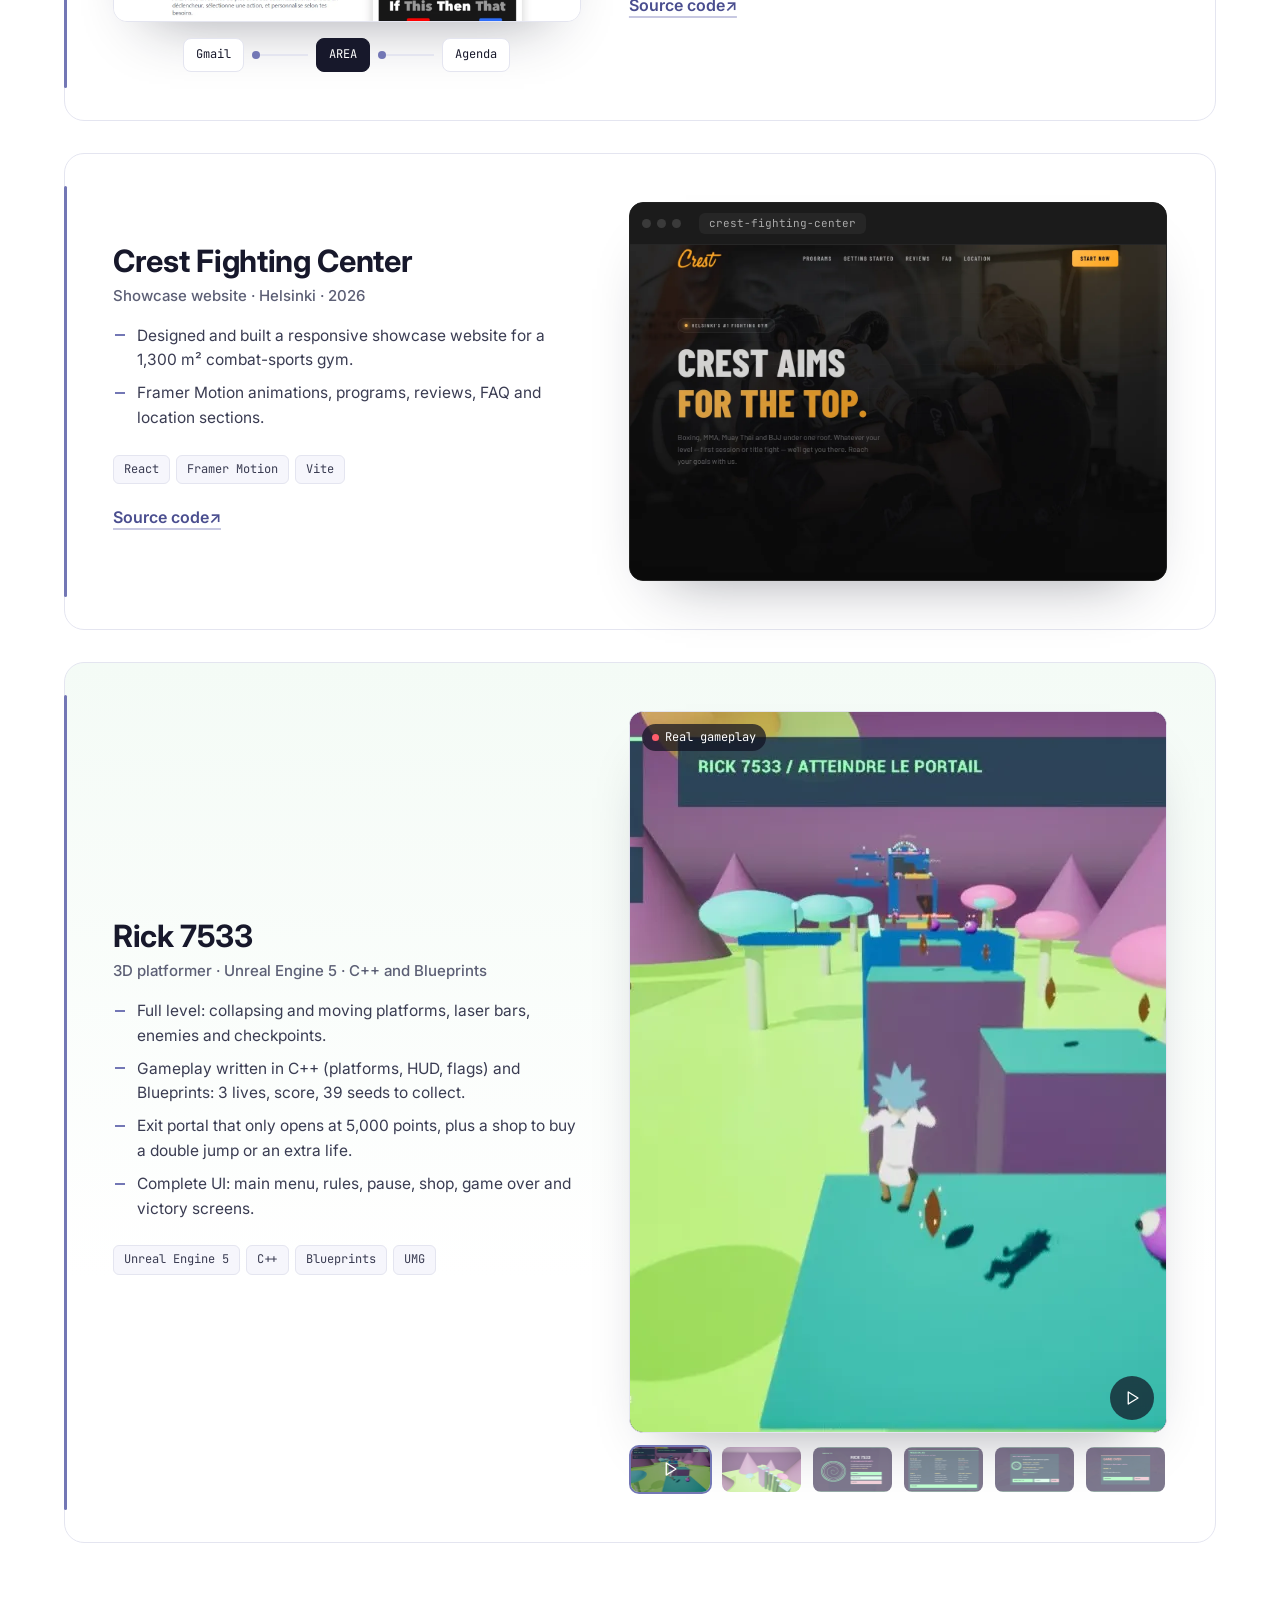
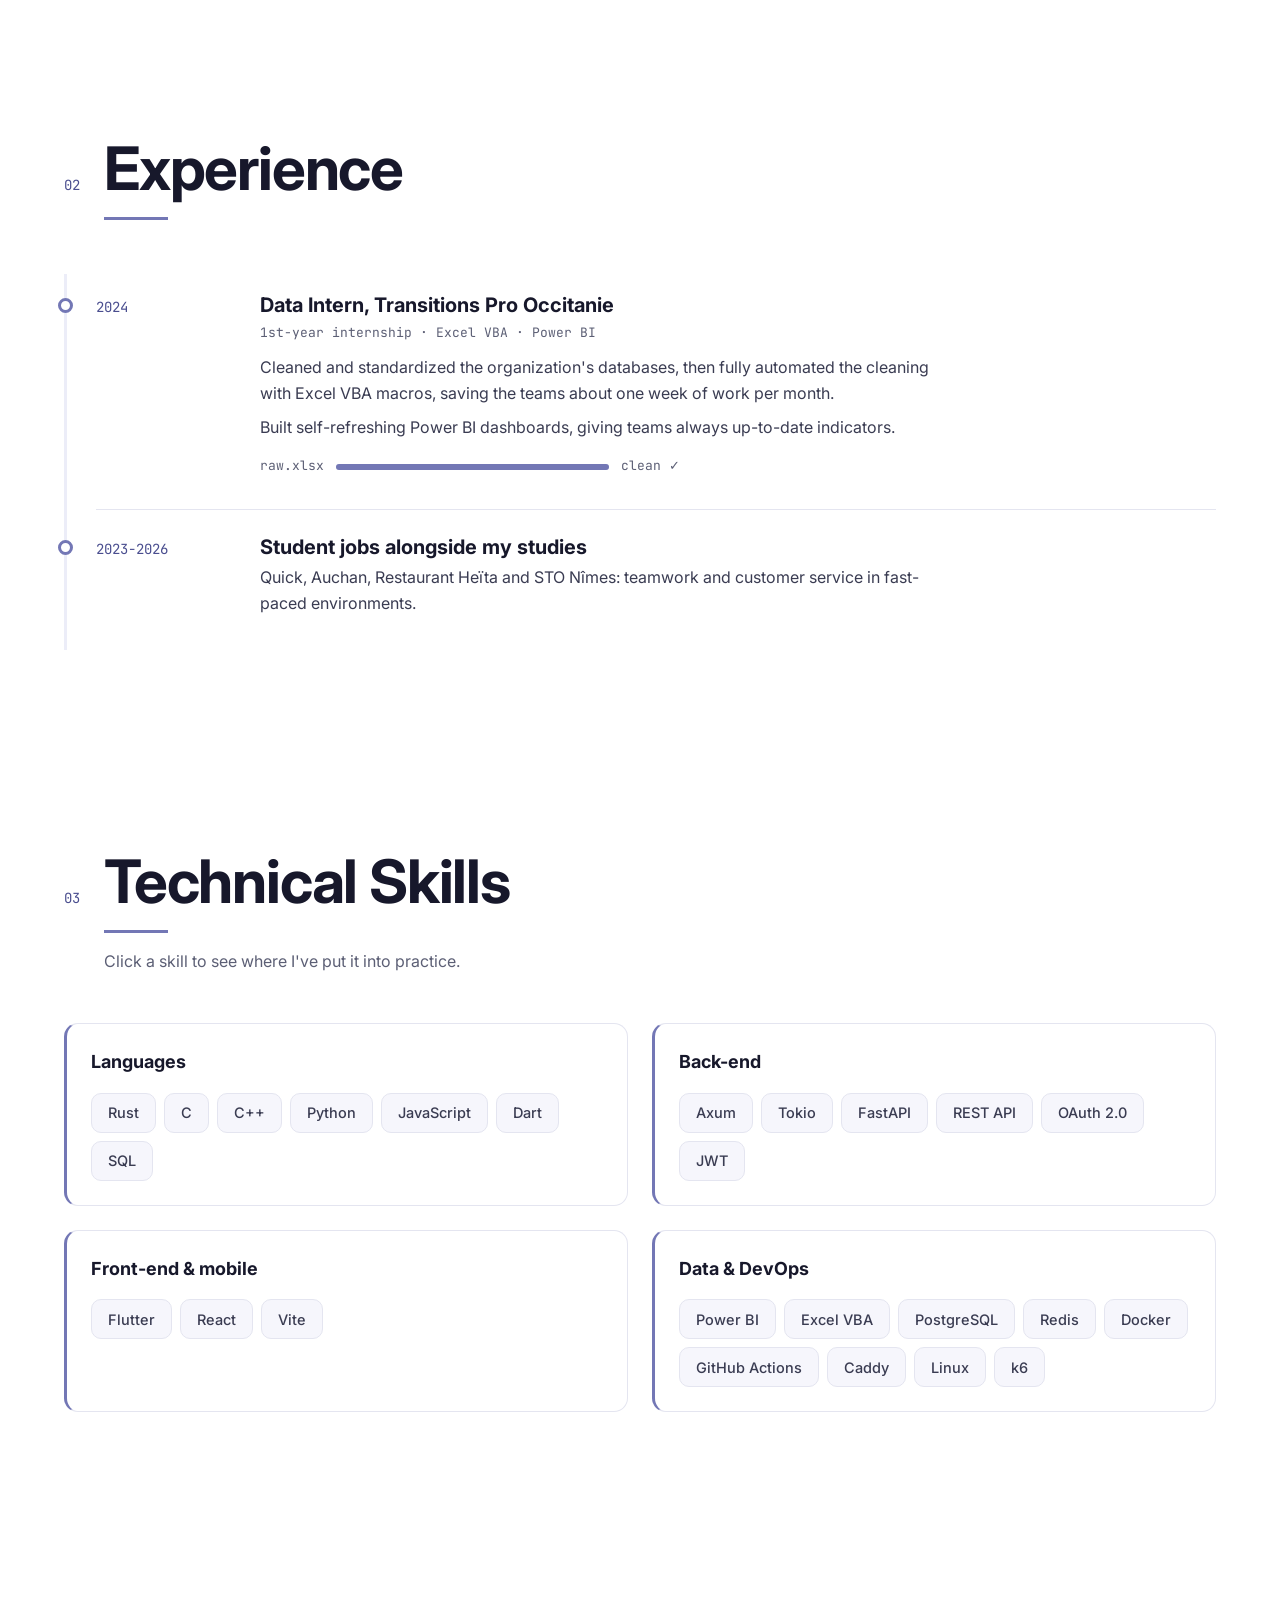
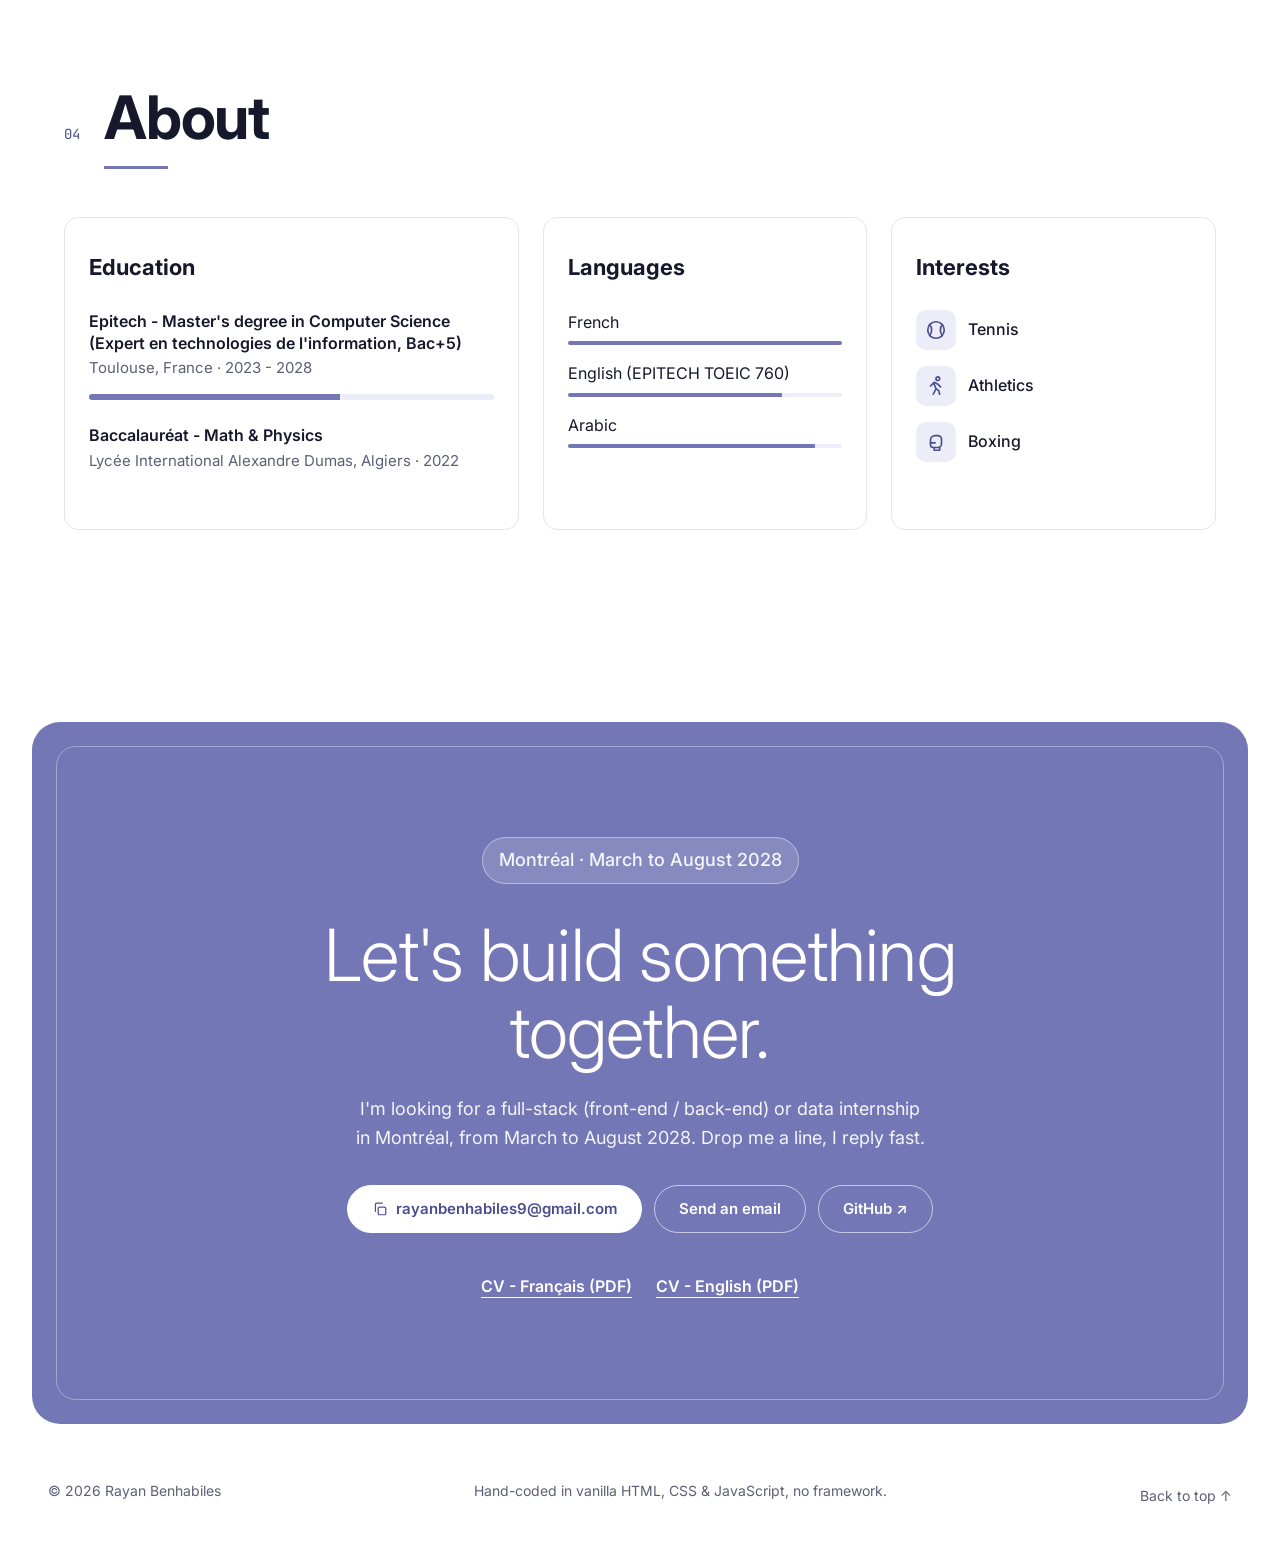
==== commit 0d0b9105: "Rename English resume link to CV - English Co-Authored-By: Claude Opus 5.5 <noreply@anthropic.com>" ====
--- a/index.html
+++ b/index.html
@@ -417,7 +417,7 @@
         </div>
         <div class="contact-cv reveal">
           <a href="assets/cv/CV_rayan_francais.pdf" download>CV - Français (PDF)</a>
-          <a href="assets/cv/CV_rayan_english.pdf" download>Résumé - English (PDF)</a>
+          <a href="assets/cv/CV_rayan_english.pdf" download>CV - English (PDF)</a>
         </div>
       </div>
     </section>
